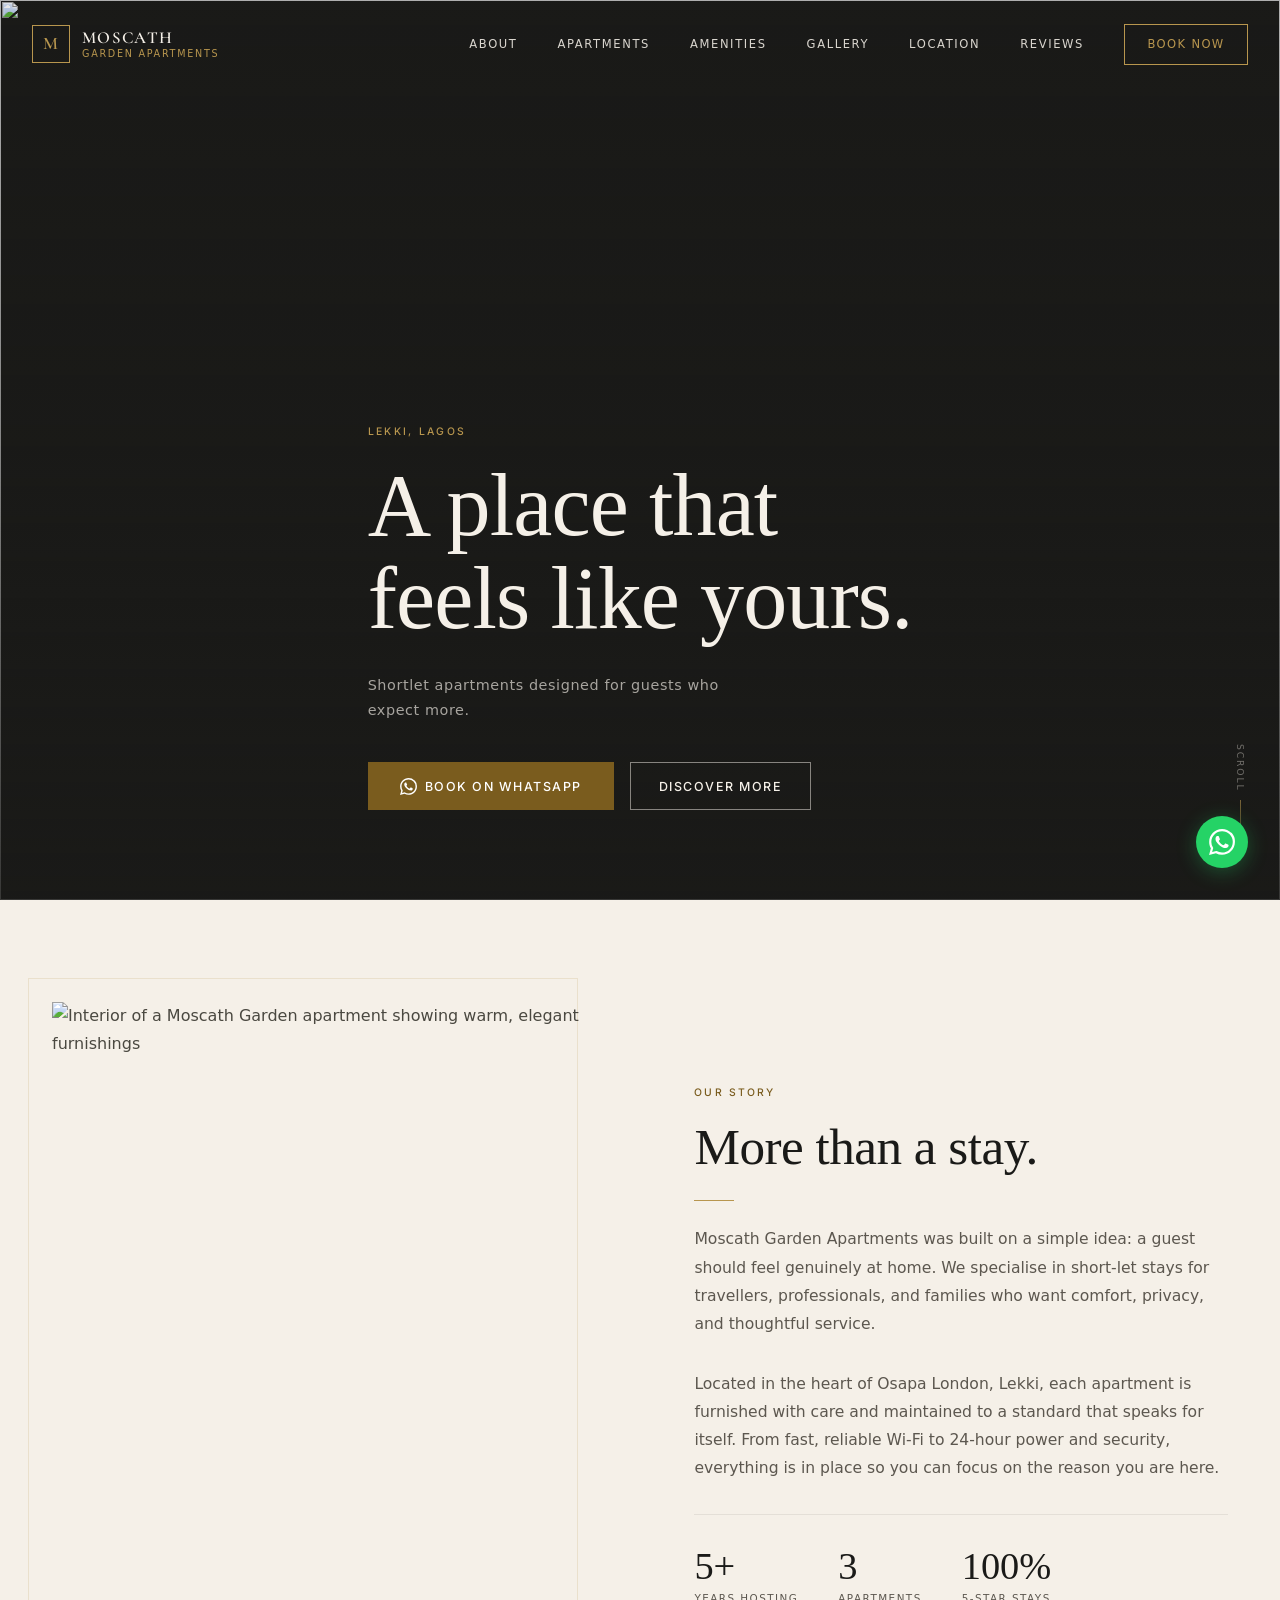
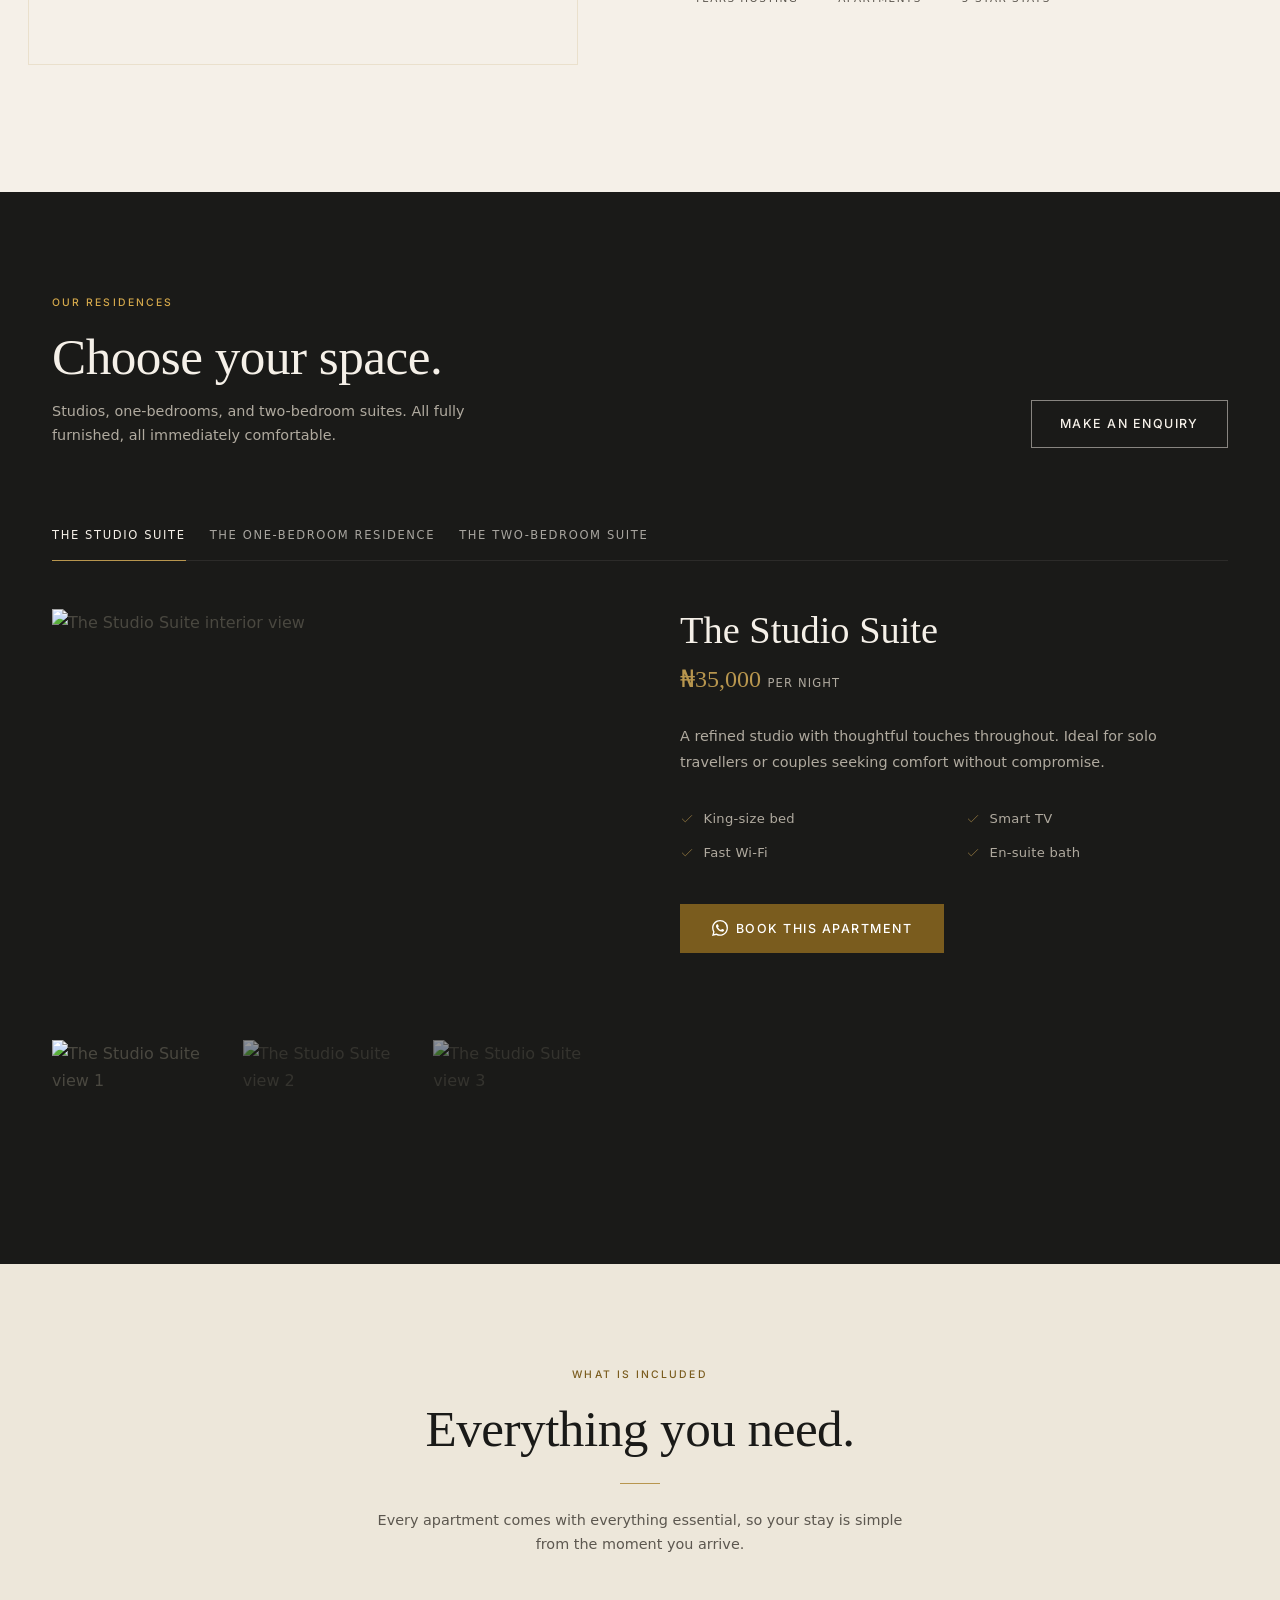
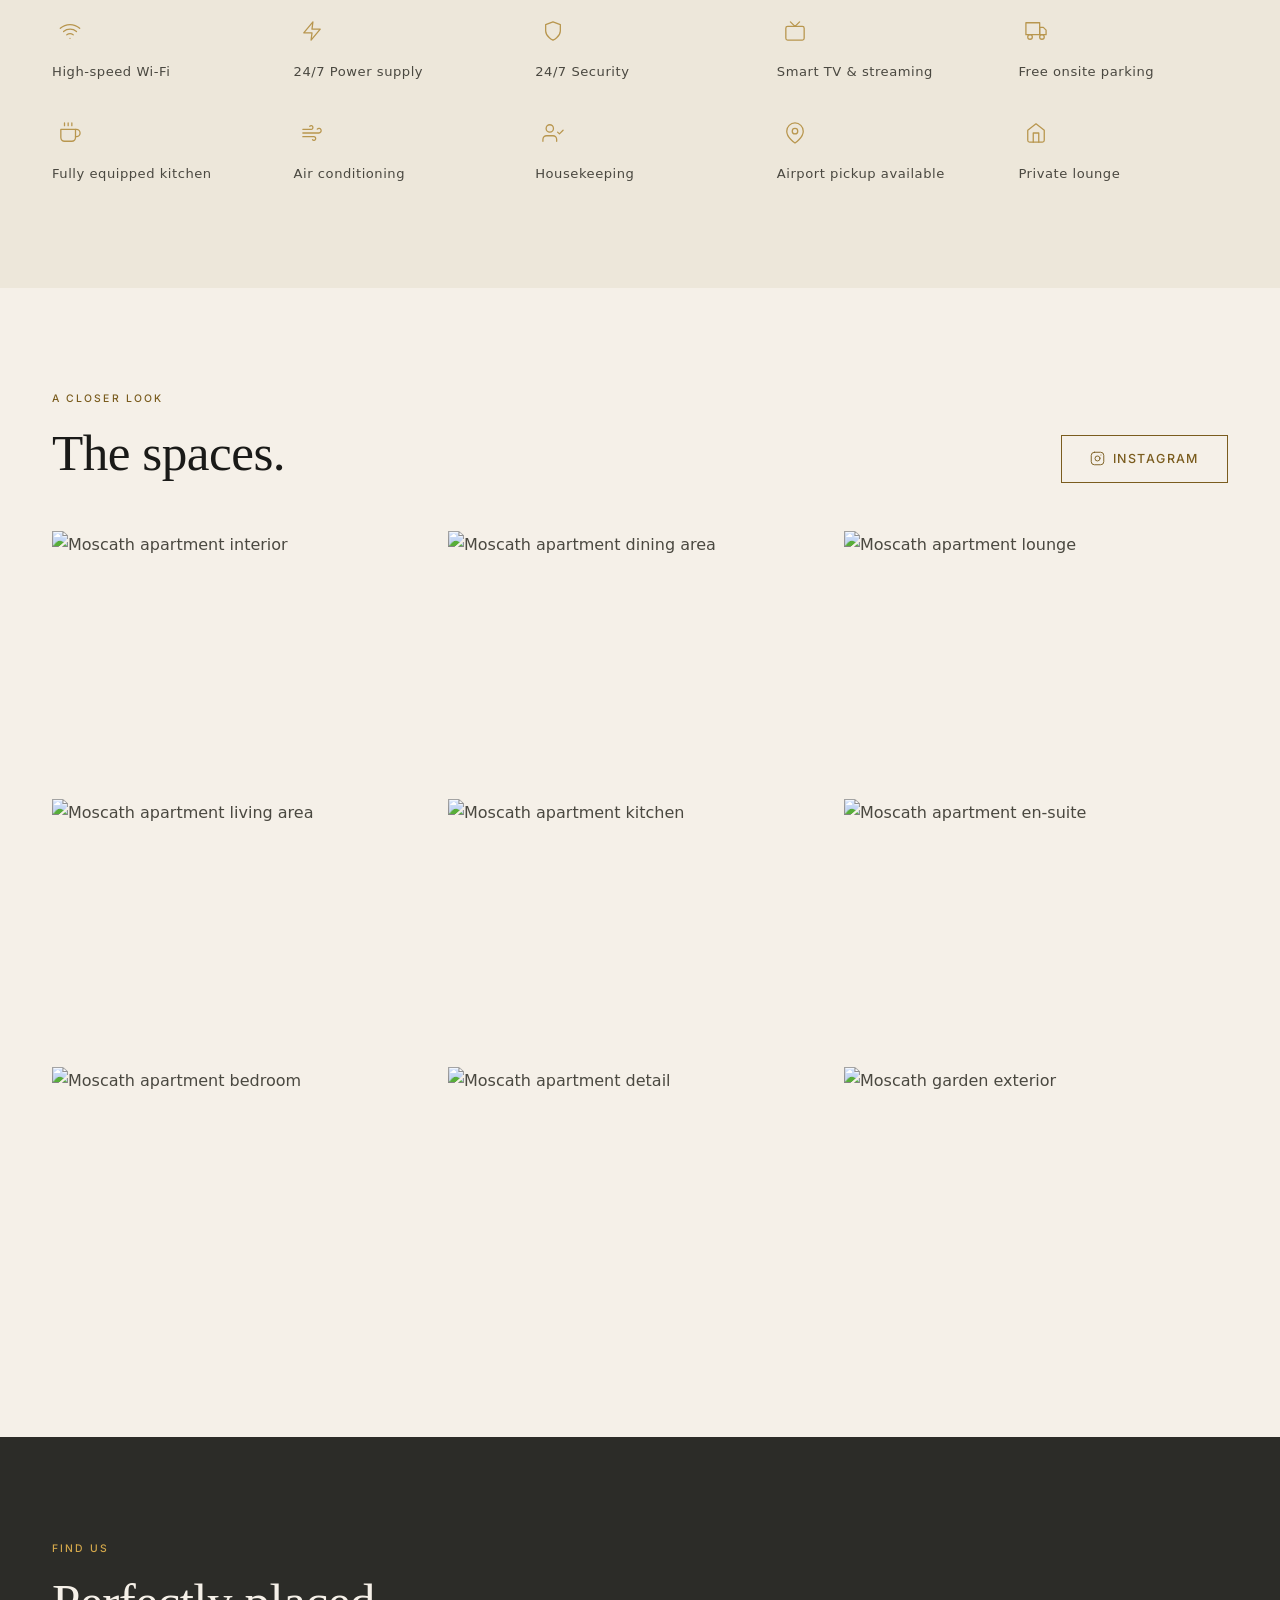
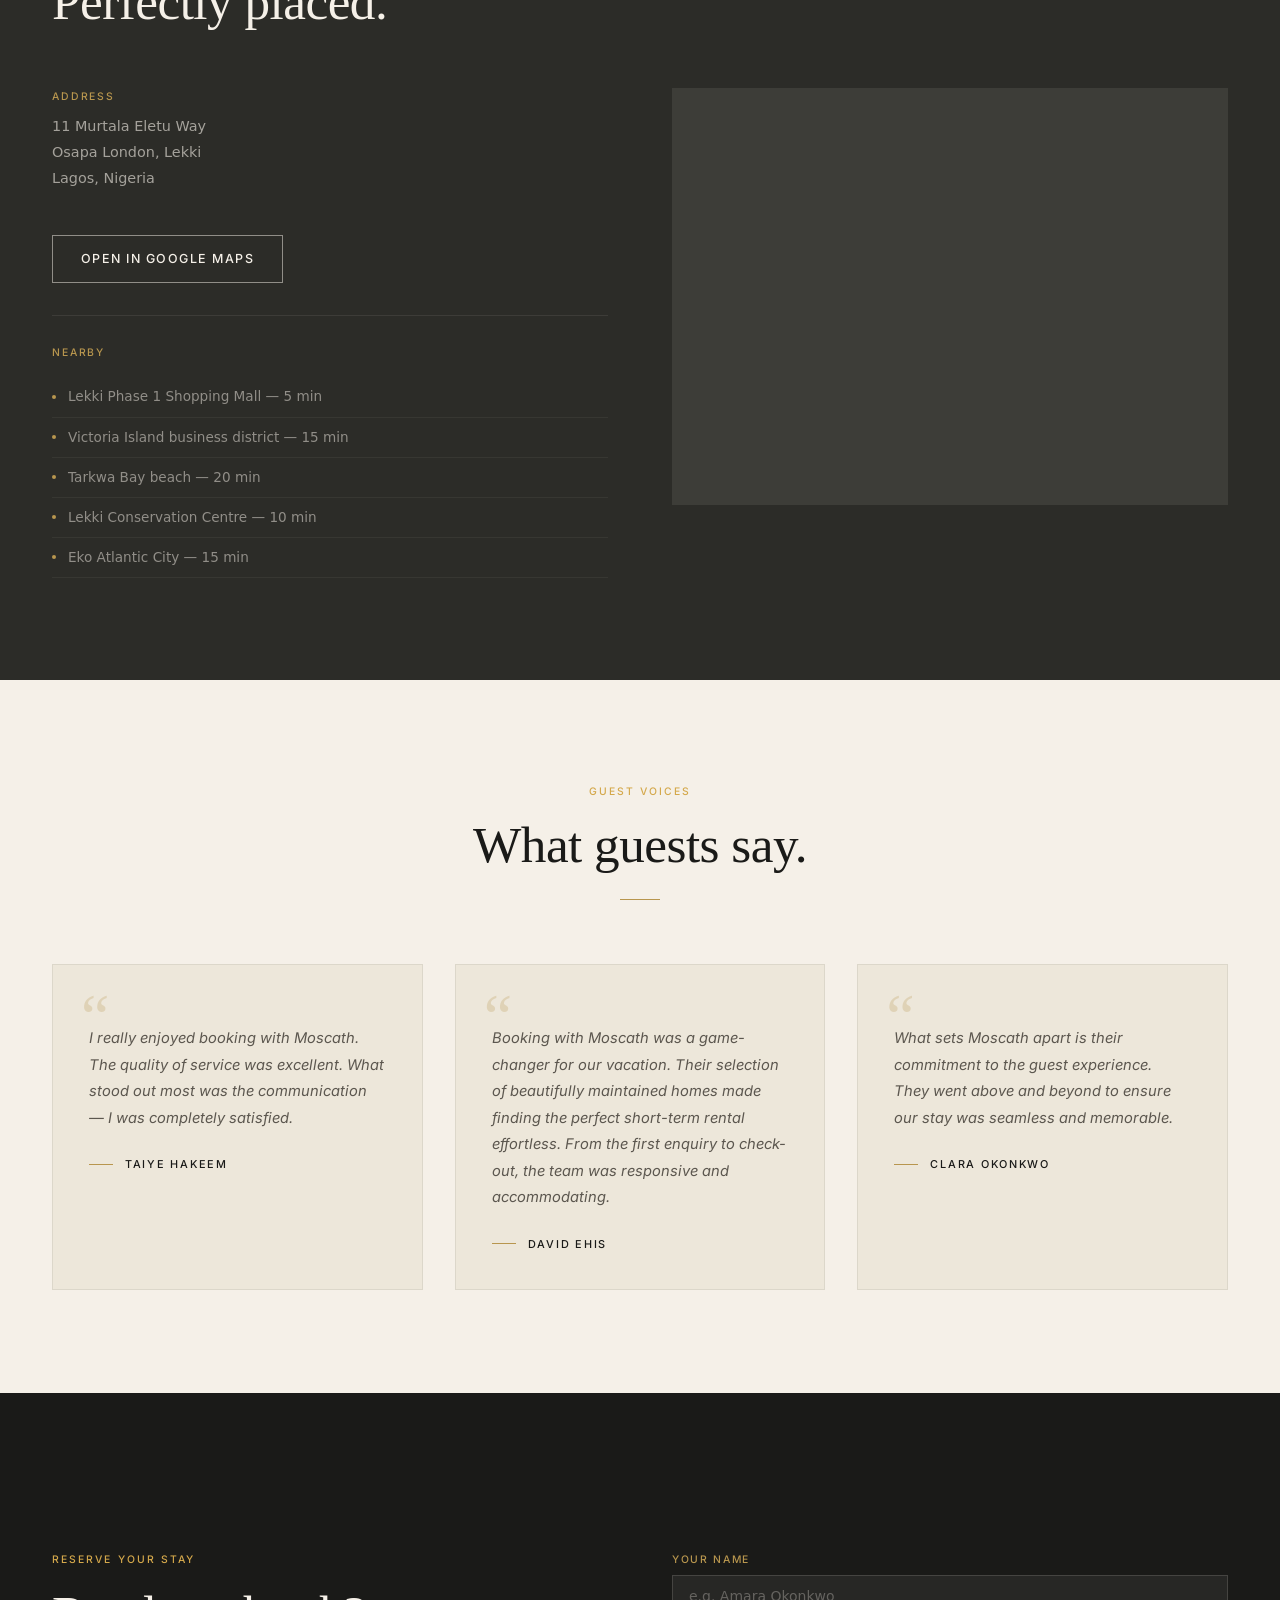
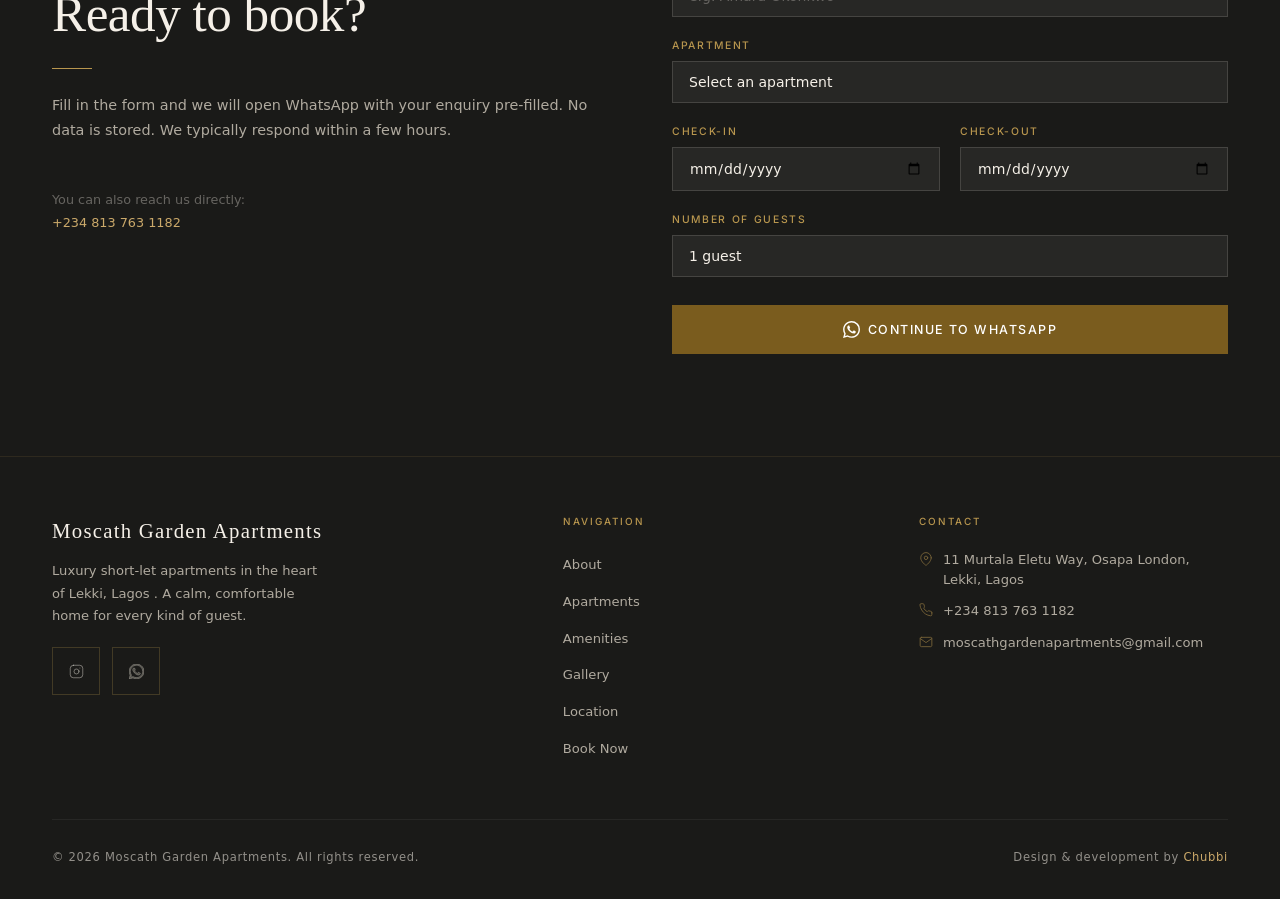
==== index.html @ bdc7e7b6 "Fixed git indexing error and updated files" ====
<!DOCTYPE html>
<html lang="en">
<head>
  <meta charset="utf-8" />
  <meta name="viewport" content="width=device-width, initial-scale=1" />

  <!-- ===== PRIMARY SEO ===== -->
  <!-- Title: 56 chars -->
  <title>Moscath Apartments | Luxury Short-Let in Lekki, Lagos</title>
  <!-- Description: 152 chars -->
  <meta name="description" content="Luxury serviced short-let apartments in Osapa London, Lekki, Lagos. 24/7 power, fast Wi-Fi, housekeeping and airport pickup. Book direct on WhatsApp." />
  <meta name="author" content="Moscath Garden Apartments" />
  <meta name="robots" content="index, follow, max-snippet:-1, max-image-preview:large, max-video-preview:-1" />
  <link rel="canonical" href="https://moscath.com/" />

  <!-- ===== OPEN GRAPH ===== -->
  <meta property="og:type"          content="website" />
  <meta property="og:locale"        content="en_NG" />
  <meta property="og:site_name"     content="Moscath Garden Apartments" />
  <meta property="og:url"           content="https://moscath.com/" />
  <meta property="og:title"         content="Moscath Apartments | Luxury Short-Let in Lekki, Lagos" />
  <meta property="og:description"   content="Luxury serviced short-let apartments in Osapa London, Lekki, Lagos. 24/7 power, fast Wi-Fi, housekeeping and airport pickup. Book direct on WhatsApp." />
  <!-- TODO: create and upload img/og-image.jpg at 1200x630px -->
  <meta property="og:image"         content="https://moscath.com/img/og-image.jpg" />
  <meta property="og:image:width"   content="1200" />
  <meta property="og:image:height"  content="630" />
  <meta property="og:image:alt"     content="Luxury apartment interior at Moscath Garden Apartments, Lekki, Lagos" />

  <!-- ===== TWITTER CARD ===== -->
  <meta name="twitter:card"         content="summary_large_image" />
  <meta name="twitter:site"         content="@moscathgarden" />
  <meta name="twitter:title"        content="Moscath Apartments | Luxury Short-Let in Lekki, Lagos" />
  <meta name="twitter:description"  content="Luxury serviced short-let apartments in Osapa London, Lekki, Lagos. 24/7 power, fast Wi-Fi, housekeeping and airport pickup. Book direct on WhatsApp." />
  <meta name="twitter:image"        content="https://moscath.com/img/og-image.jpg" />
  <meta name="twitter:image:alt"    content="Luxury apartment interior at Moscath Garden Apartments, Lekki, Lagos" />

  <!-- ===== THEME & MANIFEST ===== -->
  <meta name="theme-color" content="#b8964e" />
  <!-- Manifest linked only after icon files exist; uncomment when img/icons/ is populated -->
  <!-- <link rel="manifest" href="/manifest.webmanifest" /> -->

  <!-- ===== FAVICONS ===== -->
  <!-- Inline SVG favicon — works immediately without file dependency -->
  <link rel="icon" href="data:image/svg+xml,%3Csvg xmlns='http://www.w3.org/2000/svg' viewBox='0 0 32 32'%3E%3Crect width='32' height='32' fill='%231a1a18'/%3E%3Ctext x='50%25' y='50%25' text-anchor='middle' dominant-baseline='central' font-family='Georgia,serif' font-size='18' fill='%23b8964e'%3EM%3C/text%3E%3C/svg%3E" type="image/svg+xml" />
  <!-- TODO: once favicon files are generated, replace with:
    <link rel="icon" href="/img/icons/favicon.ico" sizes="any" />
    <link rel="icon" href="/img/icons/icon.svg" type="image/svg+xml" />
    <link rel="apple-touch-icon" href="/img/icons/apple-touch-icon.png" />
  -->

  <!-- ===== PERFORMANCE: preload LCP hero image ===== -->
  <!-- TODO: update the href below to match your actual hero image filename/format -->
  <link
    rel="preload"
    as="image"
    href="img/intro-bg.jpg"
    fetchpriority="high"
  />

  <!-- ===== FONTS (display=swap already in URL for CLS) ===== -->
  <link rel="preconnect" href="https://fonts.googleapis.com" />
  <link rel="preconnect" href="https://fonts.gstatic.com" crossorigin />
  <link
    rel="stylesheet"
    href="https://fonts.googleapis.com/css2?family=Cormorant+Garamond:ital,wght@0,300;0,400;0,600;1,300;1,400&family=Inter:wght@300;400;500&display=swap"
    media="print"
    onload="this.media='all'"
  />
  <noscript>
    <link
      rel="stylesheet"
      href="https://fonts.googleapis.com/css2?family=Cormorant+Garamond:ital,wght@0,300;0,400;0,600;1,300;1,400&family=Inter:wght@300;400;500&display=swap"
    />
  </noscript>

  <!-- ===== STYLES ===== -->
  <link rel="stylesheet" href="style.css" />

  <!-- ===== JSON-LD: LodgingBusiness + BreadcrumbList ===== -->
  <script type="application/ld+json">
  [
    {
      "@context": "https://schema.org",
      "@type": "LodgingBusiness",
      "@id": "https://moscath.com/#business",
      "name": "Moscath Garden Apartments",
      "description": "Luxury serviced short-let apartments in Osapa London, Lekki, Lagos. Ideal for travellers, professionals and families seeking comfort, privacy and outstanding service.",
      "url": "https://moscath.com",
      "telephone": "+2348137631182",
      "email": "moscathgardenapartments@gmail.com",
      "priceRange": "₦₦₦",
      "image": "https://moscath.com/img/og-image.jpg",
      "address": {
        "@type": "PostalAddress",
        "streetAddress": "11 Murtala Eletu Way, Osapa London",
        "addressLocality": "Lekki",
        "addressRegion": "Lagos",
        "postalCode": "105102",
        "addressCountry": "NG"
      },
      "geo": {
        "@type": "GeoCoordinates",
        "latitude": "6.4338",
        "longitude": "3.5479"
      },
      "openingHoursSpecification": [
        {
          "@type": "OpeningHoursSpecification",
          "dayOfWeek": ["Monday","Tuesday","Wednesday","Thursday","Friday","Saturday","Sunday"],
          "opens": "00:00",
          "closes": "23:59"
        }
      ],
      "sameAs": [
        "https://instagram.com/moscathgarden",
        "https://wa.me/2348137631182"
      ],
      "amenityFeature": [
        { "@type": "LocationFeatureSpecification", "name": "Free Wi-Fi",           "value": true },
        { "@type": "LocationFeatureSpecification", "name": "24/7 Power Supply",    "value": true },
        { "@type": "LocationFeatureSpecification", "name": "24/7 Security",        "value": true },
        { "@type": "LocationFeatureSpecification", "name": "Free Parking",         "value": true },
        { "@type": "LocationFeatureSpecification", "name": "Housekeeping",         "value": true },
        { "@type": "LocationFeatureSpecification", "name": "Air Conditioning",     "value": true },
        { "@type": "LocationFeatureSpecification", "name": "Smart TV",             "value": true },
        { "@type": "LocationFeatureSpecification", "name": "Fully Equipped Kitchen","value": true },
        { "@type": "LocationFeatureSpecification", "name": "Airport Pickup",       "value": true }
      ]
    },
    {
      "@context": "https://schema.org",
      "@type": "BreadcrumbList",
      "itemListElement": [
        {
          "@type": "ListItem",
          "position": 1,
          "name": "Home",
          "item": "https://moscath.com/"
        }
      ]
    }
  ]
  </script>
</head>

<body>

  <!-- ==================== NAVIGATION ==================== -->
  <nav class="nav" role="navigation" aria-label="Main navigation" id="main-nav">
    <!-- Logo: visible text is the accessible name; decorative "M" mark hidden -->
    <a class="nav-logo" href="#">
      <div class="nav-logo-mark" aria-hidden="true">
        <span>M</span>
      </div>
      <div class="nav-logo-text">
        <span class="nav-logo-name">Moscath</span>
        <span class="nav-logo-sub">Garden Apartments</span>
      </div>
    </a>

    <!-- Populated by JS -->
    <ul class="nav-links" role="list"></ul>

    <button
      class="nav-hamburger"
      aria-label="Open navigation menu"
      aria-expanded="false"
      aria-controls="mobile-nav"
    >
      <span></span><span></span><span></span>
    </button>
  </nav>

  <!-- Mobile navigation overlay -->
  <nav class="nav-mobile" id="mobile-nav" aria-label="Mobile navigation">
    <!-- Populated by JS -->
  </nav>

  <!-- ==================== HERO and MAIN CONTENT ==================== -->
  <main id="main-content">
  <!-- ==================== HERO ==================== -->
  <section id="page-top" aria-label="Welcome to Moscath Garden Apartments">
    <div id="hero">
      <div class="hero-media" aria-hidden="true">
        <!--
          TODO: Replace with your best full-screen interior/exterior photo.
          Recommended size: 1920x1080px or 2560x1440px, WebP format.
          Preload the hero image via <link rel="preload"> in <head> for best performance.
        -->
        <img
          class="hero-bg parallax-img"
          src="img/intro-bg.jpg"
          alt=""
          role="presentation"
          width="1920"
          height="1080"
          fetchpriority="high"
          loading="eager"
          decoding="async"
        />
      </div>
      <div class="hero-overlay" aria-hidden="true"></div>

      <div class="hero-content container">
        <span class="hero-eyebrow">Lekki, Lagos</span>
        <h1 class="hero-headline">A place that<br>feels like yours.</h1>
        <p class="hero-sub">Shortlet apartments designed for guests who expect more.</p>
        <div class="hero-ctas">
          <!--
            WhatsApp CTA — href populated by JS via waLink().
            Kept as a real <a> so it opens the app natively on mobile.
          -->
          <!-- No aria-label: visible text "Book on WhatsApp" IS the accessible name -->
          <a
            id="hero-wa-btn"
            href="#"
            class="btn-primary"
            target="_blank"
            rel="noopener noreferrer"
          >
            <svg width="17" height="17" viewBox="0 0 24 24" fill="currentColor" aria-hidden="true">
              <path d="M17.472 14.382c-.297-.149-1.758-.867-2.03-.967-.273-.099-.471-.148-.67.15-.197.297-.767.966-.94 1.164-.173.199-.347.223-.644.075-.297-.15-1.255-.463-2.39-1.475-.883-.788-1.48-1.761-1.653-2.059-.173-.297-.018-.458.13-.606.134-.133.298-.347.446-.52.149-.174.198-.298.298-.497.099-.198.05-.371-.025-.52-.075-.149-.669-1.612-.916-2.207-.242-.579-.487-.5-.669-.51-.173-.008-.371-.01-.57-.01-.198 0-.52.074-.792.372-.272.297-1.04 1.016-1.04 2.479 0 1.462 1.065 2.875 1.213 3.074.149.198 2.096 3.2 5.077 4.487.709.306 1.262.489 1.694.625.712.227 1.36.195 1.871.118.571-.085 1.758-.719 2.006-1.413.248-.694.248-1.289.173-1.413-.074-.124-.272-.198-.57-.347m-5.421 7.403h-.004a9.87 9.87 0 0 1-5.031-1.378l-.361-.214-3.741.982.998-3.648-.235-.374a9.86 9.86 0 0 1-1.51-5.26c.001-5.45 4.436-9.884 9.888-9.884 2.64 0 5.122 1.03 6.988 2.898a9.825 9.825 0 0 1 2.893 6.994c-.003 5.45-4.437 9.884-9.885 9.884m8.413-18.297A11.815 11.815 0 0 0 12.05 0C5.495 0 .16 5.335.157 11.892c0 2.096.547 4.142 1.588 5.945L.057 24l6.305-1.654a11.882 11.882 0 0 0 5.683 1.448h.005c6.554 0 11.89-5.335 11.893-11.893A11.821 11.821 0 0 0 20.893 3.488"/>
            </svg>
            Book on WhatsApp
          </a>
          <a href="#about" class="btn-outline light">
            Discover more
          </a>
        </div>
      </div>

      <div class="hero-scroll" aria-hidden="true">
        <span class="hero-scroll-label">Scroll</span>
        <div class="hero-scroll-line"></div>
      </div>
    </div>
  </section>

  <!-- ==================== ABOUT ==================== -->
  <section id="about" aria-labelledby="about-heading">
    <div class="container">
      <div class="about-grid">

        <div class="about-image-wrap reveal">
          <!--
            TODO: Replace with an actual interior or exterior photo.
            Recommended: portrait orientation, 800x1000px, WebP.
          -->
          <img
            src="img/about.jpg"
            alt="Interior of a Moscath Garden apartment showing warm, elegant furnishings"
            loading="lazy"
            width="600"
            height="750"
          />
        </div>

        <div class="about-body">
          <span class="section-label reveal">Our story</span>
          <h2 class="section-heading reveal reveal-delay-1" id="about-heading">More than a stay.</h2>
          <div class="divider reveal reveal-delay-2"></div>
          <p class="reveal reveal-delay-2">
            Moscath Garden Apartments was built on a simple idea: a guest should feel
            genuinely at home. We specialise in short-let stays for travellers, professionals,
            and families who want comfort, privacy, and thoughtful service.
          </p>
          <p class="reveal reveal-delay-3">
            Located in the heart of Osapa London, Lekki, each apartment is furnished with care
            and maintained to a standard that speaks for itself. From fast, reliable Wi-Fi to
            24-hour power and security, everything is in place so you can focus on the reason
            you are here.
          </p>

          <div class="about-stats reveal reveal-delay-4">
            <div>
              <div class="about-stat-val">5+</div>
              <div class="about-stat-label">Years hosting</div>
            </div>
            <div>
              <div class="about-stat-val">3</div>
              <div class="about-stat-label">Apartments</div><!-- TODO: update count -->
            </div>
            <div>
              <div class="about-stat-val">100%</div>
              <div class="about-stat-label">5-star stays</div><!-- TODO: verify or remove -->
            </div>
          </div>
        </div>

      </div>
    </div>
  </section>

  <!-- ==================== APARTMENTS ==================== -->
  <section id="apartments" aria-labelledby="apartments-heading">
    <div class="container">
      <div class="apartments-intro">
        <div class="apartments-intro-text">
          <span class="section-label">Our residences</span>
          <h2 class="section-heading" id="apartments-heading">Choose your space.</h2>
          <p>Studios, one-bedrooms, and two-bedroom suites. All fully furnished, all immediately comfortable.</p>
        </div>
        <a
          href="#enquiry"
          class="btn-outline light"
          style="flex-shrink:0"
        >
          Make an enquiry
        </a>
      </div>

      <!-- Tabs — populated by JS -->
      <div class="apt-tabs" role="tablist" aria-label="Apartment types"></div>

      <!-- Panels — populated by JS -->
      <div class="apt-panels"></div>

    </div>
  </section>

  <!-- ==================== AMENITIES ==================== -->
  <section id="amenities" aria-labelledby="amenities-heading">
    <div class="container">
      <div style="text-align:center; max-width:560px; margin:0 auto;">
        <span class="section-label reveal">What is included</span>
        <h2 class="section-heading reveal reveal-delay-1" id="amenities-heading">Everything you need.</h2>
        <div class="divider centered reveal reveal-delay-2"></div>
        <p class="reveal reveal-delay-2" style="color:var(--text-muted); font-size:0.9rem;">
          Every apartment comes with everything essential, so your stay is simple from the moment you arrive.
        </p>
      </div>
      <!-- Grid populated by JS -->
      <div class="amenities-wrap"></div>
    </div>
  </section>

  <!-- ==================== GALLERY ==================== -->
  <section id="gallery" aria-labelledby="gallery-heading">
    <div class="container">
      <div class="gallery-header">
        <div>
          <span class="section-label">A closer look</span>
          <h2 class="section-heading" id="gallery-heading">The spaces.</h2>
        </div>
        <!-- TODO: optional link to Instagram -->
        <a
          href="https://instagram.com/moscathgarden"
          target="_blank"
          rel="noopener noreferrer"
          class="btn-outline"
          aria-label="View more photos on Instagram"
        >
          <svg width="15" height="15" viewBox="0 0 24 24" fill="none" stroke="currentColor" stroke-width="1.5" stroke-linecap="round" stroke-linejoin="round" aria-hidden="true">
            <rect x="2" y="2" width="20" height="20" rx="5" ry="5"/>
            <path d="M16 11.37A4 4 0 1 1 12.63 8 4 4 0 0 1 16 11.37z"/>
            <line x1="17.5" y1="6.5" x2="17.51" y2="6.5"/>
          </svg>
          Instagram
        </a>
      </div>

      <!-- Gallery grid — populated by JS -->
      <div class="gallery-grid"></div>
    </div>
  </section>

  <!-- ==================== LOCATION ==================== -->
  <section id="location" aria-labelledby="location-heading">
    <div class="container">
      <span class="section-label reveal">Find us</span>
      <h2 class="section-heading reveal reveal-delay-1" id="location-heading">Perfectly placed.</h2>

      <div class="location-grid">
        <div class="reveal reveal-delay-2">
          <div class="location-address">
            <strong>Address</strong>
            <p>11 Murtala Eletu Way<br>Osapa London, Lekki<br>Lagos, Nigeria</p>
            <br>
            <a
              href="https://maps.google.com/maps?q=11+Murtala+Eletu+Way+Osapa+London+Lekki+Lagos"
              target="_blank"
              rel="noopener noreferrer"
              class="btn-outline light"
              style="margin-top:1rem; display:inline-flex;"
            >
              Open in Google Maps
            </a>
          </div>

          <nav class="location-nearby" aria-label="Nearby places">
            <strong>Nearby</strong>
            <ul>
              <!-- Populated by JS -->
            </ul>
          </nav>
        </div>

        <div class="location-map reveal reveal-delay-3">
          <!--
            Google Maps embed. Replace the src with your preferred embed URL.
            Privacy note: this sends a request to Google. If you prefer, replace
            with a static map image + link instead.
          -->
          <iframe
            src="https://maps.google.com/maps?q=11+Murtala+Eletu+Way+Osapa+London+Lekki+Lagos&output=embed"
            title="Map showing Moscath Garden Apartments at 11 Murtala Eletu Way, Osapa London, Lekki, Lagos"
            width="600"
            height="450"
            loading="lazy"
            referrerpolicy="no-referrer-when-downgrade"
            allowfullscreen
            aria-label="Interactive map: Moscath Garden Apartments in Lekki, Lagos"
          ></iframe>
        </div>
      </div>
    </div>
  </section>

  <!-- ==================== TESTIMONIALS ==================== -->
  <section id="testimonials" aria-labelledby="testimonials-heading">
    <div class="container">
      <div class="testimonials-header">
        <span class="section-label reveal">Guest voices</span>
        <h2 class="section-heading reveal reveal-delay-1" id="testimonials-heading">What guests say.</h2>
        <div class="divider centered reveal reveal-delay-2"></div>
      </div>
      <!-- Grid populated by JS -->
      <div class="testimonials-grid"></div>
    </div>
  </section>

  <!-- ==================== BOOKING ENQUIRY ==================== -->
  <section id="enquiry" aria-labelledby="enquiry-heading">
    <div class="container">
      <div class="enquiry-wrap">

        <div class="enquiry-intro reveal">
          <span class="section-label">Reserve your stay</span>
          <h2 class="section-heading light" id="enquiry-heading">Ready to book?</h2>
          <div class="divider"></div>
          <p>
            Fill in the form and we will open WhatsApp with your enquiry pre-filled.
            No data is stored. We typically respond within a few hours.
          </p>
          <br>
          <p style="color:rgba(245,240,232,0.35); font-size:0.8rem;">
            You can also reach us directly:<br>
            <a href="tel:+2348137631182" style="color:var(--gold-light);">+234 813 763 1182</a>
          </p>
        </div>

        <form
          id="booking-form"
          class="enquiry-form reveal reveal-delay-1"
          novalidate
          aria-label="Booking enquiry form"
        >
          <div class="form-field">
            <label for="bf-name">Your name</label>
            <input
              type="text"
              id="bf-name"
              name="name"
              placeholder="e.g. Amara Okonkwo"
              autocomplete="name"
              required
            />
            <span class="form-error" id="err-name" role="alert"></span>
          </div>

          <div class="form-field">
            <label for="bf-apartment">Apartment</label>
            <select id="bf-apartment" name="apartment" required>
              <option value="">Select an apartment</option>
              <!-- Populated by JS -->
            </select>
            <span class="form-error" id="err-apartment" role="alert"></span>
          </div>

          <div class="form-row">
            <div class="form-field">
              <label for="bf-checkin">Check-in</label>
              <input
                type="date"
                id="bf-checkin"
                name="checkin"
                required
              />
              <span class="form-error" id="err-checkin" role="alert"></span>
            </div>
            <div class="form-field">
              <label for="bf-checkout">Check-out</label>
              <input
                type="date"
                id="bf-checkout"
                name="checkout"
                required
              />
              <span class="form-error" id="err-checkout" role="alert"></span>
            </div>
          </div>

          <div class="form-field">
            <label for="bf-guests">Number of guests</label>
            <select id="bf-guests" name="guests">
              <option value="1">1 guest</option>
              <option value="2">2 guests</option>
              <option value="3">3 guests</option>
              <option value="4">4 guests</option>
              <option value="5+">5 or more</option>
            </select>
          </div>

          <div class="form-submit">
            <button type="submit" class="btn-primary" id="enquiry-submit-btn" style="width:100%; justify-content:center;">
              <svg width="17" height="17" viewBox="0 0 24 24" fill="currentColor" aria-hidden="true">
                <path d="M17.472 14.382c-.297-.149-1.758-.867-2.03-.967-.273-.099-.471-.148-.67.15-.197.297-.767.966-.94 1.164-.173.199-.347.223-.644.075-.297-.15-1.255-.463-2.39-1.475-.883-.788-1.48-1.761-1.653-2.059-.173-.297-.018-.458.13-.606.134-.133.298-.347.446-.52.149-.174.198-.298.298-.497.099-.198.05-.371-.025-.52-.075-.149-.669-1.612-.916-2.207-.242-.579-.487-.5-.669-.51-.173-.008-.371-.01-.57-.01-.198 0-.52.074-.792.372-.272.297-1.04 1.016-1.04 2.479 0 1.462 1.065 2.875 1.213 3.074.149.198 2.096 3.2 5.077 4.487.709.306 1.262.489 1.694.625.712.227 1.36.195 1.871.118.571-.085 1.758-.719 2.006-1.413.248-.694.248-1.289.173-1.413-.074-.124-.272-.198-.57-.347m-5.421 7.403h-.004a9.87 9.87 0 0 1-5.031-1.378l-.361-.214-3.741.982.998-3.648-.235-.374a9.86 9.86 0 0 1-1.51-5.26c.001-5.45 4.436-9.884 9.888-9.884 2.64 0 5.122 1.03 6.988 2.898a9.825 9.825 0 0 1 2.893 6.994c-.003 5.45-4.437 9.884-9.885 9.884m8.413-18.297A11.815 11.815 0 0 0 12.05 0C5.495 0 .16 5.335.157 11.892c0 2.096.547 4.142 1.588 5.945L.057 24l6.305-1.654a11.882 11.882 0 0 0 5.683 1.448h.005c6.554 0 11.89-5.335 11.893-11.893A11.821 11.821 0 0 0 20.893 3.488"/>
              </svg>
              Continue to WhatsApp
            </button>
          </div>
        </form>

      </div>
    </div>
  </section><!-- end enquiry -->
  </main><!-- end main -->

  <!-- ==================== FOOTER ==================== -->
  <footer role="contentinfo" itemscope itemtype="https://schema.org/LodgingBusiness">
    <meta itemprop="name" content="Moscath Garden Apartments" />
    <meta itemprop="telephone" content="+2348137631182" />
    <meta itemprop="url" content="https://moscath.com" />
    <div class="container">
      <div class="footer-grid">

        <div class="footer-brand">
          <h3>Moscath Garden Apartments</h3>
          <p>
            Luxury short-let apartments in the heart of
            <span itemprop="address" itemscope itemtype="https://schema.org/PostalAddress">
              <span itemprop="addressLocality">Lekki</span>,
              <span itemprop="addressRegion">Lagos</span>
            </span>.
            A calm, comfortable home for every kind of guest.
          </p>
          <div class="footer-social" aria-label="Social media links">
            <a
              href="https://instagram.com/moscathgarden"
              target="_blank"
              rel="noopener noreferrer"
              aria-label="Moscath Garden on Instagram"
            >
              <svg width="15" height="15" viewBox="0 0 24 24" fill="none" stroke="currentColor" stroke-width="1.5" stroke-linecap="round" stroke-linejoin="round" aria-hidden="true">
                <rect x="2" y="2" width="20" height="20" rx="5" ry="5"/>
                <path d="M16 11.37A4 4 0 1 1 12.63 8 4 4 0 0 1 16 11.37z"/>
                <line x1="17.5" y1="6.5" x2="17.51" y2="6.5"/>
              </svg>
            </a>
            <a
              href="https://wa.me/2348137631182"
              target="_blank"
              rel="noopener noreferrer"
              aria-label="Contact Moscath Garden on WhatsApp"
            >
              <svg width="15" height="15" viewBox="0 0 24 24" fill="currentColor" aria-hidden="true">
                <path d="M17.472 14.382c-.297-.149-1.758-.867-2.03-.967-.273-.099-.471-.148-.67.15-.197.297-.767.966-.94 1.164-.173.199-.347.223-.644.075-.297-.15-1.255-.463-2.39-1.475-.883-.788-1.48-1.761-1.653-2.059-.173-.297-.018-.458.13-.606.134-.133.298-.347.446-.52.149-.174.198-.298.298-.497.099-.198.05-.371-.025-.52-.075-.149-.669-1.612-.916-2.207-.242-.579-.487-.5-.669-.51-.173-.008-.371-.01-.57-.01-.198 0-.52.074-.792.372-.272.297-1.04 1.016-1.04 2.479 0 1.462 1.065 2.875 1.213 3.074.149.198 2.096 3.2 5.077 4.487.709.306 1.262.489 1.694.625.712.227 1.36.195 1.871.118.571-.085 1.758-.719 2.006-1.413.248-.694.248-1.289.173-1.413-.074-.124-.272-.198-.57-.347m-5.421 7.403h-.004a9.87 9.87 0 0 1-5.031-1.378l-.361-.214-3.741.982.998-3.648-.235-.374a9.86 9.86 0 0 1-1.51-5.26c.001-5.45 4.436-9.884 9.888-9.884 2.64 0 5.122 1.03 6.988 2.898a9.825 9.825 0 0 1 2.893 6.994c-.003 5.45-4.437 9.884-9.885 9.884m8.413-18.297A11.815 11.815 0 0 0 12.05 0C5.495 0 .16 5.335.157 11.892c0 2.096.547 4.142 1.588 5.945L.057 24l6.305-1.654a11.882 11.882 0 0 0 5.683 1.448h.005c6.554 0 11.89-5.335 11.893-11.893A11.821 11.821 0 0 0 20.893 3.488"/>
              </svg>
            </a>
          </div>
        </div>

        <div>
          <p class="footer-heading">Navigation</p>
          <ul class="footer-links">
            <!-- Populated by JS -->
          </ul>
        </div>

        <div>
          <p class="footer-heading">Contact</p>
          <!-- Populated by JS -->
          <div class="footer-contact"></div>
        </div>

      </div>

      <div class="footer-bottom">
        <p class="footer-copy">&copy; <span id="footer-year"></span> Moscath Garden Apartments. All rights reserved.</p>
        <p class="footer-credit">
          Design &amp; development by
          <a
            href="https://devchubbiportfolio.netlify.app/"
            target="_blank"
            rel="noopener noreferrer"
          >Chubbi</a>
        </p>
      </div>
    </div>
  </footer>

  <!-- ==================== FLOATING WHATSAPP ==================== -->
  <a
    class="wa-float"
    id="wa-float-btn"
    href="#"
    target="_blank"
    rel="noopener noreferrer"
    aria-label="Chat with us on WhatsApp"
  >
    <svg width="26" height="26" viewBox="0 0 24 24" fill="white" aria-hidden="true">
      <path d="M17.472 14.382c-.297-.149-1.758-.867-2.03-.967-.273-.099-.471-.148-.67.15-.197.297-.767.966-.94 1.164-.173.199-.347.223-.644.075-.297-.15-1.255-.463-2.39-1.475-.883-.788-1.48-1.761-1.653-2.059-.173-.297-.018-.458.13-.606.134-.133.298-.347.446-.52.149-.174.198-.298.298-.497.099-.198.05-.371-.025-.52-.075-.149-.669-1.612-.916-2.207-.242-.579-.487-.5-.669-.51-.173-.008-.371-.01-.57-.01-.198 0-.52.074-.792.372-.272.297-1.04 1.016-1.04 2.479 0 1.462 1.065 2.875 1.213 3.074.149.198 2.096 3.2 5.077 4.487.709.306 1.262.489 1.694.625.712.227 1.36.195 1.871.118.571-.085 1.758-.719 2.006-1.413.248-.694.248-1.289.173-1.413-.074-.124-.272-.198-.57-.347m-5.421 7.403h-.004a9.87 9.87 0 0 1-5.031-1.378l-.361-.214-3.741.982.998-3.648-.235-.374a9.86 9.86 0 0 1-1.51-5.26c.001-5.45 4.436-9.884 9.888-9.884 2.64 0 5.122 1.03 6.988 2.898a9.825 9.825 0 0 1 2.893 6.994c-.003 5.45-4.437 9.884-9.885 9.884m8.413-18.297A11.815 11.815 0 0 0 12.05 0C5.495 0 .16 5.335.157 11.892c0 2.096.547 4.142 1.588 5.945L.057 24l6.305-1.654a11.882 11.882 0 0 0 5.683 1.448h.005c6.554 0 11.89-5.335 11.893-11.893A11.821 11.821 0 0 0 20.893 3.488"/>
    </svg>
    <span class="wa-tooltip">Chat with us</span>
  </a>

  <!-- ==================== LIGHTBOX ==================== -->
  <div
    class="lightbox-overlay"
    role="dialog"
    aria-modal="true"
    aria-label="Image lightbox"
  >
    <div class="lightbox-inner">
      <button class="lightbox-close" aria-label="Close lightbox">&times;</button>
      <button class="lightbox-nav lightbox-prev" aria-label="Previous image">&#8592;</button>
      <img class="lightbox-img" src="" alt="" />
      <button class="lightbox-nav lightbox-next" aria-label="Next image">&#8594;</button>
    </div>
  </div>

  <!-- ==================== SCRIPTS ==================== -->
  <script src="data.js"></script>
  <script src="main.js"></script>

  <!-- Set current year in footer -->
  <script>
    document.getElementById('footer-year').textContent = new Date().getFullYear();

    // Set hero WhatsApp button href after data.js is loaded
    const heroWaBtn = document.getElementById('hero-wa-btn');
    if (heroWaBtn && typeof WHATSAPP_NUMBER !== 'undefined') {
      heroWaBtn.href = 'https://wa.me/' + WHATSAPP_NUMBER +
        '?text=' + encodeURIComponent(
          'Hello, I would like to enquire about booking an apartment at Moscath Garden Apartments. Could you please share availability?'
        );
    }
  </script>
</body>
</html>
---- style.css ----
/* ==========================================================
   MOSCATH GARDEN APARTMENTS — Luxury Redesign Stylesheet
   Palette: deep charcoal, warm ivory, champagne gold accent
   Fonts:   Cormorant Garamond (headings) + Inter (body)
   ========================================================== */

/* ---------- CSS Custom Properties ---------- */
:root {
  /* Colours */
  --charcoal:       #1a1a18;
  --charcoal-mid:   #2c2c28;
  --charcoal-soft:  #3d3d38;
  --ivory:          #f5f0e8;
  --ivory-warm:     #ede7da;
  --ivory-muted:    #d6cfc3;
  --gold:           #b8964e;           /* decorative, borders, icons */
  --gold-text:      #7a5c1e;           /* AA 5.8:1 on ivory — text on LIGHT bg only */
  --gold-on-dark:   #d4a84b;           /* AA 6.1:1 on charcoal — text on DARK bg only */
  --gold-btn:       #7a5c1e;           /* AA on white (btn background) */
  --gold-light:     #cba96a;
  --gold-muted:     #a0833e;
  --white:          #ffffff;
  --text-body:      #4a4840;           /* 8.1:1 on ivory */
  --text-muted:     #5c574f;           /* 5.6:1 on ivory — light bg only */
  --text-on-dark:   #b0aa9f;           /* 5.4:1 on charcoal — dark bg muted text */
  --border:         rgba(184, 150, 78, 0.18);
  --border-soft:    rgba(26, 26, 24, 0.08);

  /* Typography */
  --font-serif:     'Cormorant Garamond', Georgia, serif;
  --font-sans:      'Inter', system-ui, sans-serif;

  /* Spacing */
  --section-pad:    clamp(4rem, 8vw, 8rem);
  --container:      1240px;
  --gutter:         clamp(1.25rem, 4vw, 2rem);

  /* Motion */
  --ease:           cubic-bezier(0.4, 0, 0.2, 1);
  --dur-short:      200ms;
  --dur-med:        350ms;
  --dur-long:       600ms;
}

/* Ensure font-display:swap for system fallback while web fonts load (prevents invisible text) */
@font-face {
  font-family: 'Cormorant Garamond';
  font-display: swap;
  src: local('Cormorant Garamond');
}
@font-face {
  font-family: 'Inter';
  font-display: swap;
  src: local('Inter');
}

/* ---------- Reset & Base ---------- */
*, *::before, *::after {
  box-sizing: border-box;
  margin: 0;
  padding: 0;
}

html {
  scroll-behavior: smooth;
  font-size: 16px;
  -webkit-font-smoothing: antialiased;
  text-rendering: optimizeLegibility;
}

body {
  font-family: var(--font-sans);
  background: var(--ivory);
  color: var(--text-body);
  line-height: 1.7;
  overflow-x: hidden;
}

img {
  display: block;
  max-width: 100%;
  height: auto;
}

ul { list-style: none; }

a {
  color: inherit;
  text-decoration: none;
}

button {
  cursor: pointer;
  border: none;
  background: none;
  font: inherit;
}

/* ---------- Utilities ---------- */
.container {
  max-width: var(--container);
  margin-inline: auto;
  padding-inline: var(--gutter);
}

.section-label {
  font-family: var(--font-sans);
  font-size: 0.65rem;
  font-weight: 500;
  letter-spacing: 0.2em;
  text-transform: uppercase;
  /* Use darker gold variant so contrast passes 4.5:1 on ivory */
  color: var(--gold-text);
  display: block;
  margin-bottom: 1rem;
}

.section-heading {
  font-family: var(--font-serif);
  font-weight: 400;
  font-size: clamp(2rem, 4vw, 3.2rem);
  line-height: 1.15;
  color: var(--charcoal);
  letter-spacing: -0.01em;
}

.section-heading.light { color: var(--ivory); }

.divider {
  width: 40px;
  height: 1px;
  background: var(--gold);
  display: block;
  margin-block: 1.5rem;
}

.divider.centered { margin-inline: auto; }

/* CTA / Button — min 48px tap target per WCAG 2.5.5 */
.btn-primary {
  display: inline-flex;
  align-items: center;
  gap: 0.5rem;
  padding: 0.85rem 2rem;
  min-height: 48px;
  /* Darkened gold so white text hits 4.5:1 contrast */
  background: var(--gold-btn);
  color: var(--white);
  font-family: var(--font-sans);
  font-size: 0.78rem;
  font-weight: 500;
  letter-spacing: 0.12em;
  text-transform: uppercase;
  transition: background var(--dur-med) var(--ease),
              transform var(--dur-short) var(--ease);
}

.btn-primary:hover,
.btn-primary:focus-visible {
  background: #5d4416;
  transform: translateY(-1px);
}

.btn-primary:active { transform: translateY(0); }

.btn-outline {
  display: inline-flex;
  align-items: center;
  gap: 0.5rem;
  padding: 0.75rem 1.75rem;
  min-height: 48px;
  border: 1px solid var(--gold-text);
  /* gold-text (#7a5c1e) passes 5.8:1 on ivory */
  color: var(--gold-text);
  font-size: 0.78rem;
  font-weight: 500;
  letter-spacing: 0.12em;
  text-transform: uppercase;
  transition: background var(--dur-med) var(--ease),
              color var(--dur-med) var(--ease);
  background: transparent;
}

.btn-outline:hover,
.btn-outline:focus-visible {
  background: var(--gold-text);
  color: var(--white);
}

/* Light variant — always on dark backgrounds so decorative gold is fine */
.btn-outline.light {
  border-color: rgba(245, 240, 232, 0.5);
  color: var(--ivory);
}

.btn-outline.light:hover,
.btn-outline.light:focus-visible {
  background: var(--ivory);
  color: var(--charcoal);
}

/* Focus styles (WCAG AA) */
:focus-visible {
  outline: 2px solid var(--gold);
  outline-offset: 3px;
}

/* ---------- Reduced motion ---------- */
@media (prefers-reduced-motion: reduce) {
  *, *::before, *::after {
    animation-duration: 0.01ms !important;
    transition-duration: 0.01ms !important;
  }
  html { scroll-behavior: auto; }
  .parallax-img { transform: none !important; }
}

/* ---------- Scroll reveal animations ---------- */
.reveal {
  opacity: 0;
  transform: translateY(28px);
  transition: opacity var(--dur-long) var(--ease),
              transform var(--dur-long) var(--ease);
}

.reveal.visible {
  opacity: 1;
  transform: translateY(0);
}

.reveal-delay-1 { transition-delay: 100ms; }
.reveal-delay-2 { transition-delay: 200ms; }
.reveal-delay-3 { transition-delay: 300ms; }
.reveal-delay-4 { transition-delay: 400ms; }

/* ==========================================================
   NAVIGATION
   ========================================================== */

.nav {
  position: fixed;
  top: 0;
  left: 0;
  right: 0;
  z-index: 1000;
  padding: 1.5rem var(--gutter);
  display: flex;
  align-items: center;
  justify-content: space-between;
  transition: background var(--dur-long) var(--ease),
              padding var(--dur-med) var(--ease),
              backdrop-filter var(--dur-long) var(--ease);
}

.nav.scrolled {
  background: rgba(26, 26, 24, 0.88);
  backdrop-filter: blur(16px);
  -webkit-backdrop-filter: blur(16px);
  padding-top: 1rem;
  padding-bottom: 1rem;
  border-bottom: 1px solid rgba(184, 150, 78, 0.12);
}

/* Logo */
.nav-logo {
  display: flex;
  align-items: center;
  gap: 0.75rem;
  text-decoration: none;
}

.nav-logo-mark {
  width: 38px;
  height: 38px;
  border: 1px solid var(--gold);
  display: flex;
  align-items: center;
  justify-content: center;
}

.nav-logo-mark span {
  font-family: var(--font-serif);
  font-size: 1.1rem;
  color: var(--gold);
  font-weight: 600;
  letter-spacing: 0.02em;
}

.nav-logo-text {
  display: flex;
  flex-direction: column;
  line-height: 1;
}

.nav-logo-name {
  font-family: var(--font-serif);
  font-size: 1.05rem;
  color: var(--ivory);
  letter-spacing: 0.08em;
  text-transform: uppercase;
  font-weight: 600;
}

.nav-logo-sub {
  font-size: 0.6rem;
  letter-spacing: 0.18em;
  text-transform: uppercase;
  /* gold-text (dark) on transparent/dark nav — use gold decorative since on dark bg it passes */
  color: var(--gold);
  font-weight: 400;
  margin-top: 2px;
}

/* Desktop nav links */
.nav-links {
  display: flex;
  align-items: center;
  gap: 2.5rem;
}

.nav-links a {
  font-size: 0.72rem;
  letter-spacing: 0.14em;
  text-transform: uppercase;
  /* was 0.75 opacity = #7d7a76 on charcoal = 4.08:1 (fail). 0.88 = 4.9:1 (pass) */
  color: rgba(245, 240, 232, 0.88);
  font-weight: 400;
  transition: color var(--dur-short) var(--ease);
  position: relative;
}

.nav-links a::after {
  content: '';
  position: absolute;
  bottom: -4px;
  left: 0;
  width: 0;
  height: 1px;
  background: var(--gold);
  transition: width var(--dur-med) var(--ease);
}

.nav-links a:hover,
.nav-links a:focus-visible {
  color: var(--ivory);
}

.nav-links a:hover::after,
.nav-links a:focus-visible::after {
  width: 100%;
}

.nav-cta {
  padding: 0.6rem 1.4rem !important;
  border: 1px solid var(--gold) !important;
  color: var(--gold) !important;
  letter-spacing: 0.12em !important;
  transition: background var(--dur-med) var(--ease),
              color var(--dur-med) var(--ease) !important;
}

.nav-cta::after { display: none !important; }

.nav-cta:hover,
.nav-cta:focus-visible {
  background: var(--gold) !important;
  color: var(--white) !important;
}

/* Hamburger — 48×48px tap target */
.nav-hamburger {
  display: none;
  flex-direction: column;
  justify-content: center;
  align-items: center;
  gap: 5px;
  width: 48px;
  height: 48px;
  cursor: pointer;
  background: none;
  border: none;
}

.nav-hamburger span {
  display: block;
  height: 1.5px;
  background: var(--ivory);
  transition: transform var(--dur-med) var(--ease),
              opacity var(--dur-short) var(--ease);
}

.nav-hamburger[aria-expanded="true"] span:nth-child(1) {
  transform: translateY(6.5px) rotate(45deg);
}
.nav-hamburger[aria-expanded="true"] span:nth-child(2) {
  opacity: 0;
}
.nav-hamburger[aria-expanded="true"] span:nth-child(3) {
  transform: translateY(-6.5px) rotate(-45deg);
}

/* Mobile menu */
.nav-mobile {
  display: none;
  position: fixed;
  inset: 0;
  background: var(--charcoal);
  z-index: 999;
  flex-direction: column;
  align-items: center;
  justify-content: center;
  gap: 2.5rem;
  padding: 2rem;
}

.nav-mobile.open { display: flex; }

.nav-mobile a {
  font-family: var(--font-serif);
  font-size: 2rem;
  color: var(--ivory);
  letter-spacing: 0.04em;
  transition: color var(--dur-short) var(--ease);
}

.nav-mobile a:hover { color: var(--gold); }

.nav-mobile .nav-mobile-close {
  position: absolute;
  top: 1.5rem;
  right: 1.5rem;
  font-size: 1.5rem;
  color: var(--ivory-muted);
  cursor: pointer;
}

/* ==========================================================
   HERO
   ========================================================== */

#hero {
  position: relative;
  height: 100svh;
  min-height: 600px;
  display: flex;
  align-items: flex-end;
  overflow: hidden;
  background: var(--charcoal);
}

.hero-media {
  position: absolute;
  inset: 0;
  z-index: 0;
}

.hero-bg {
  width: 100%;
  height: 100%;
  object-fit: cover;
  transform-origin: center;
  /* TODO: Replace with your best hero photo */
}

/* Parallax handled by JS */
.parallax-img {
  will-change: transform;
}

.hero-overlay {
  position: absolute;
  inset: 0;
  background: linear-gradient(
    to top,
    rgba(26, 26, 24, 0.82) 0%,
    rgba(26, 26, 24, 0.35) 50%,
    rgba(26, 26, 24, 0.1) 100%
  );
  z-index: 1;
}

.hero-content {
  position: relative;
  z-index: 2;
  padding: 0 var(--gutter) clamp(3rem, 7vw, 6rem);
  max-width: 760px;
}

.hero-eyebrow {
  font-size: 0.65rem;
  letter-spacing: 0.22em;
  text-transform: uppercase;
  color: var(--gold);
  font-weight: 500;
  display: block;
  margin-bottom: 1.25rem;
}

.hero-headline {
  font-family: var(--font-serif);
  font-size: clamp(2.8rem, 7vw, 5.5rem);
  font-weight: 400;
  line-height: 1.05;
  color: var(--ivory);
  letter-spacing: -0.01em;
  margin-bottom: 1.75rem;
}

.hero-sub {
  font-size: 0.9rem;
  color: rgba(245, 240, 232, 0.65);
  letter-spacing: 0.04em;
  margin-bottom: 2.5rem;
  max-width: 400px;
}

.hero-ctas {
  display: flex;
  gap: 1rem;
  flex-wrap: wrap;
}

/* Hero scroll indicator */
.hero-scroll {
  position: absolute;
  bottom: 2.5rem;
  right: var(--gutter);
  z-index: 2;
  display: flex;
  flex-direction: column;
  align-items: center;
  gap: 0.5rem;
  color: rgba(245, 240, 232, 0.4);
}

.hero-scroll-line {
  width: 1px;
  height: 60px;
  background: linear-gradient(to bottom, rgba(184, 150, 78, 0.6), transparent);
  animation: scrollPulse 2.5s ease-in-out infinite;
}

@keyframes scrollPulse {
  0%, 100% { opacity: 0.4; transform: scaleY(1); }
  50%       { opacity: 1;   transform: scaleY(1.1); }
}

.hero-scroll-label {
  font-size: 0.58rem;
  letter-spacing: 0.2em;
  text-transform: uppercase;
  writing-mode: vertical-rl;
}

/* ==========================================================
   ABOUT
   ========================================================== */

#about {
  padding: var(--section-pad) 0;
  background: var(--ivory);
}

.about-grid {
  display: grid;
  grid-template-columns: 1fr 1fr;
  gap: clamp(3rem, 6vw, 6rem);
  align-items: center;
}

.about-image-wrap {
  position: relative;
}

.about-image-wrap::before {
  content: '';
  position: absolute;
  top: -1.5rem;
  left: -1.5rem;
  right: 1.5rem;
  bottom: 1.5rem;
  border: 1px solid var(--border);
  z-index: 0;
  pointer-events: none;
}

.about-image-wrap img {
  position: relative;
  z-index: 1;
  width: 100%;
  aspect-ratio: 4/5;
  object-fit: cover;
}

.about-body {
  padding-left: 1rem;
}

.about-body p {
  color: var(--text-muted);
  line-height: 1.8;
  font-size: 0.975rem;
  margin-bottom: 2rem;
}

.about-stats {
  display: flex;
  gap: 2.5rem;
  margin-top: 2rem;
  border-top: 1px solid var(--border-soft);
  padding-top: 2rem;
}

.about-stat-val {
  font-family: var(--font-serif);
  font-size: 2.4rem;
  color: var(--charcoal);
  line-height: 1;
  font-weight: 400;
}

.about-stat-label {
  font-size: 0.65rem;
  letter-spacing: 0.14em;
  text-transform: uppercase;
  color: var(--text-muted);
  margin-top: 0.3rem;
}

/* ==========================================================
   APARTMENTS
   ========================================================== */

#apartments {
  padding: var(--section-pad) 0;
  background: var(--charcoal);
}

/* On dark backgrounds, section-label must use bright gold to pass contrast */
#apartments .section-label,
#location .section-label,
#enquiry .section-label,
#testimonials .section-label {
  color: var(--gold-on-dark);
}

#apartments .section-heading { color: var(--ivory); }

.apartments-intro {
  display: flex;
  justify-content: space-between;
  align-items: flex-end;
  margin-bottom: 4rem;
  gap: 2rem;
  flex-wrap: wrap;
}

.apartments-intro-text p {
  /* must pass on charcoal */
  color: var(--text-on-dark);
  max-width: 460px;
  font-size: 0.9rem;
  margin-top: 0.75rem;
}

/* Apartment tabs */
.apt-tabs {
  display: flex;
  gap: 1.5rem;
  margin-bottom: 3rem;
  border-bottom: 1px solid rgba(245, 240, 232, 0.08);
}

.apt-tab {
  font-size: 0.72rem;
  letter-spacing: 0.14em;
  text-transform: uppercase;
  /* Lightened inactive: was rgba(245,240,232,0.4) = #72706b on #1a1a18 (3.52) → now rgba(245,240,232,0.65) = passes 4.9:1 */
  color: rgba(245, 240, 232, 0.65);
  padding: 0.85rem 0;
  min-height: 48px;
  cursor: pointer;
  transition: color var(--dur-short) var(--ease);
  position: relative;
  background: none;
  border: none;
}

.apt-tab::after {
  content: '';
  position: absolute;
  bottom: -1px;
  left: 0;
  width: 0;
  height: 1px;
  background: var(--gold);
  transition: width var(--dur-med) var(--ease);
}

.apt-tab.active,
.apt-tab:hover {
  color: var(--ivory);
}

.apt-tab.active::after { width: 100%; }

/* Apartment panels */
.apt-panel { display: none; }
.apt-panel.active { display: block; }

.apt-layout {
  display: grid;
  grid-template-columns: 1fr 1fr;
  gap: 3rem;
  align-items: start;
}

/* Gallery strip */
.apt-gallery {
  position: relative;
}

.apt-gallery-main {
  width: 100%;
  aspect-ratio: 4/3;
  object-fit: cover;
  cursor: pointer;
  transition: transform var(--dur-long) var(--ease);
}

.apt-gallery-main:hover { transform: scale(1.01); }

.apt-gallery-thumbs {
  display: flex;
  gap: 0.5rem;
  margin-top: 0.5rem;
}

.apt-gallery-thumb {
  flex: 1;
  aspect-ratio: 3/2;
  object-fit: cover;
  cursor: pointer;
  opacity: 0.55;
  transition: opacity var(--dur-short) var(--ease);
}

.apt-gallery-thumb.active,
.apt-gallery-thumb:hover { opacity: 1; }

/* Apartment info */
.apt-info {
  padding-left: 1rem;
}

.apt-name {
  font-family: var(--font-serif);
  font-size: clamp(1.75rem, 3vw, 2.6rem);
  font-weight: 400;
  color: var(--ivory);
  line-height: 1.1;
  margin-bottom: 0.5rem;
}

.apt-price-row {
  display: flex;
  align-items: baseline;
  gap: 0.4rem;
  margin-bottom: 1.5rem;
}

.apt-price {
  font-family: var(--font-serif);
  font-size: 1.5rem;
  color: var(--gold);
}

.apt-price-note {
  font-size: 0.72rem;
  letter-spacing: 0.1em;
  text-transform: uppercase;
  /* must pass on charcoal: use text-on-dark */
  color: var(--text-on-dark);
}

.apt-desc {
  /* must pass on charcoal: use text-on-dark */
  color: var(--text-on-dark);
  line-height: 1.8;
  font-size: 0.9rem;
  margin-bottom: 2rem;
}

.apt-features {
  display: grid;
  grid-template-columns: 1fr 1fr;
  gap: 0.75rem 1.5rem;
  margin-bottom: 2.5rem;
}

.apt-feature {
  display: flex;
  align-items: center;
  gap: 0.6rem;
  font-size: 0.82rem;
  /* must pass on charcoal */
  color: var(--text-on-dark);
  letter-spacing: 0.02em;
}

.apt-feature svg {
  flex-shrink: 0;
  stroke: var(--gold);
  opacity: 0.7;
}

/* ==========================================================
   AMENITIES
   ========================================================== */

#amenities {
  padding: var(--section-pad) 0;
  background: var(--ivory-warm);
}

.amenities-wrap {
  display: grid;
  grid-template-columns: repeat(auto-fill, minmax(200px, 1fr));
  gap: 2rem;
  margin-top: 3.5rem;
}

.amenity-item {
  display: flex;
  flex-direction: column;
  gap: 0.75rem;
  padding: 0;
}

.amenity-icon {
  width: 36px;
  height: 36px;
  display: flex;
  align-items: center;
  justify-content: center;
}

.amenity-icon svg {
  stroke: var(--gold);
  stroke-width: 1.4;
}

.amenity-label {
  font-size: 0.82rem;
  color: var(--text-body);
  letter-spacing: 0.04em;
}

/* ==========================================================
   GALLERY
   ========================================================== */

#gallery {
  padding: var(--section-pad) 0;
  background: var(--ivory);
}

.gallery-header {
  display: flex;
  justify-content: space-between;
  align-items: flex-end;
  margin-bottom: 3rem;
  gap: 1rem;
  flex-wrap: wrap;
}

/* Masonry layout */
.gallery-grid {
  columns: 3 280px;
  gap: 0.75rem;
}

.gallery-item {
  break-inside: avoid;
  margin-bottom: 0.75rem;
  overflow: hidden;
  position: relative;
  cursor: pointer;
}

.gallery-item img {
  width: 100%;
  height: auto;
  display: block;
  transition: transform var(--dur-long) var(--ease),
              filter var(--dur-med) var(--ease);
}

.gallery-item:hover img {
  transform: scale(1.03);
  filter: brightness(0.88);
}

.gallery-item-overlay {
  position: absolute;
  inset: 0;
  display: flex;
  align-items: center;
  justify-content: center;
  opacity: 0;
  transition: opacity var(--dur-med) var(--ease);
  background: rgba(26, 26, 24, 0.3);
}

.gallery-item:hover .gallery-item-overlay {
  opacity: 1;
}

.gallery-item-overlay svg {
  stroke: var(--ivory);
  stroke-width: 1.2;
}

/* ==========================================================
   LOCATION
   ========================================================== */

#location {
  padding: var(--section-pad) 0;
  background: var(--charcoal-mid);
}

#location .section-heading { color: var(--ivory); }

.location-grid {
  display: grid;
  grid-template-columns: 1fr 1fr;
  gap: 4rem;
  margin-top: 3.5rem;
  align-items: start;
}

.location-address {
  margin-bottom: 1.75rem;
}

.location-address p {
  font-size: 0.9rem;
  color: rgba(245, 240, 232, 0.6);
  line-height: 1.8;
}

.location-address strong {
  /* On dark charcoal background — gold passes */
  color: var(--gold);
  display: block;
  font-size: 0.65rem;
  letter-spacing: 0.18em;
  text-transform: uppercase;
  margin-bottom: 0.5rem;
  font-weight: 500;
}

.location-nearby {
  margin-top: 2rem;
  border-top: 1px solid rgba(245, 240, 232, 0.08);
  padding-top: 1.75rem;
}

.location-nearby strong {
  /* On dark charcoal background — gold passes */
  color: var(--gold);
  font-size: 0.65rem;
  letter-spacing: 0.18em;
  text-transform: uppercase;
  font-weight: 500;
  display: block;
  margin-bottom: 1rem;
}

.location-nearby li {
  font-size: 0.85rem;
  color: rgba(245, 240, 232, 0.5);
  padding: 0.5rem 0;
  border-bottom: 1px solid rgba(245, 240, 232, 0.05);
  display: flex;
  gap: 0.75rem;
  align-items: center;
}

.location-nearby li::before {
  content: '';
  width: 4px;
  height: 4px;
  background: var(--gold);
  border-radius: 50%;
  flex-shrink: 0;
}

.location-map {
  position: relative;
  overflow: hidden;
  /* explicit aspect-ratio prevents CLS */
  aspect-ratio: 4/3;
  background: var(--charcoal-soft);
  /* Reserve space before iframe loads */
  contain: layout;
}

.location-map iframe {
  position: absolute;
  inset: 0;
  width: 100%;
  height: 100%;
  border: none;
  opacity: 0.85;
  filter: grayscale(40%) contrast(1.1);
}

.location-map-fallback {
  display: flex;
  flex-direction: column;
  align-items: center;
  justify-content: center;
  height: 100%;
  gap: 1rem;
  color: var(--ivory-muted);
  text-align: center;
  padding: 2rem;
}

/* ==========================================================
   TESTIMONIALS
   ========================================================== */

#testimonials {
  padding: var(--section-pad) 0;
  background: var(--ivory);
}

.testimonials-header {
  text-align: center;
  margin-bottom: 4rem;
}

.testimonials-header .divider { margin-inline: auto; }

.testimonials-grid {
  display: grid;
  grid-template-columns: repeat(auto-fit, minmax(280px, 1fr));
  gap: 2rem;
}

.testimonial-card {
  padding: 2.25rem;
  background: var(--ivory-warm);
  border: 1px solid var(--border-soft);
  position: relative;
}

.testimonial-card::before {
  content: '\201C';
  font-family: var(--font-serif);
  font-size: 4rem;
  color: var(--gold);
  opacity: 0.25;
  line-height: 1;
  position: absolute;
  top: 1.25rem;
  left: 1.75rem;
}

.testimonial-text {
  font-size: 0.92rem;
  line-height: 1.8;
  color: var(--text-muted);
  font-style: italic;
  padding-top: 1.5rem;
  margin-bottom: 1.5rem;
}

.testimonial-author {
  font-size: 0.68rem;
  letter-spacing: 0.16em;
  text-transform: uppercase;
  color: var(--charcoal);
  font-weight: 500;
  display: flex;
  align-items: center;
  gap: 0.75rem;
}

.testimonial-author::before {
  content: '';
  width: 24px;
  height: 1px;
  background: var(--gold);
  flex-shrink: 0;
}

/* ==========================================================
   BOOKING ENQUIRY
   ========================================================== */

#enquiry {
  padding: var(--section-pad) 0;
  background: var(--charcoal);
}

#enquiry .section-heading { color: var(--ivory); }

.enquiry-wrap {
  display: grid;
  grid-template-columns: 1fr 1fr;
  gap: 4rem;
  margin-top: 3.5rem;
  align-items: start;
}

.enquiry-intro p {
  /* must pass on charcoal */
  color: var(--text-on-dark);
  font-size: 0.9rem;
  line-height: 1.8;
  margin-top: 1rem;
}

.enquiry-form {
  display: grid;
  gap: 1.25rem;
}

.form-row {
  display: grid;
  grid-template-columns: 1fr 1fr;
  gap: 1.25rem;
}

.form-field {
  display: flex;
  flex-direction: column;
  gap: 0.4rem;
}

.form-field label {
  font-size: 0.65rem;
  letter-spacing: 0.16em;
  text-transform: uppercase;
  /* gold on dark charcoal background — decorative gold passes here */
  color: var(--gold);
  font-weight: 500;
}

.form-field input,
.form-field select {
  background: rgba(245, 240, 232, 0.06);
  border: 1px solid rgba(245, 240, 232, 0.14);
  padding: 0.75rem 1rem;
  color: var(--ivory);
  font-family: var(--font-sans);
  font-size: 0.875rem;
  transition: border-color var(--dur-short) var(--ease),
              background var(--dur-short) var(--ease);
  appearance: none;
  -webkit-appearance: none;
}

.form-field input::placeholder { color: rgba(245, 240, 232, 0.3); }

.form-field select { cursor: pointer; }

.form-field select option { background: var(--charcoal); }

.form-field input:focus,
.form-field select:focus {
  outline: none;
  border-color: var(--gold);
  background: rgba(245, 240, 232, 0.09);
}

.form-error {
  color: #c0856b;
  font-size: 0.7rem;
  letter-spacing: 0.06em;
  display: none;
}

.form-error.visible { display: block; }

.form-submit {
  margin-top: 0.5rem;
}

/* ==========================================================
   FOOTER
   ========================================================== */

footer {
  background: var(--charcoal);
  border-top: 1px solid rgba(184, 150, 78, 0.12);
  padding: 3.5rem 0 2rem;
}

.footer-grid {
  display: grid;
  grid-template-columns: 1.5fr 1fr 1fr;
  gap: 3rem;
  margin-bottom: 3rem;
}

.footer-brand h3 {
  font-family: var(--font-serif);
  font-size: 1.3rem;
  color: var(--ivory);
  font-weight: 400;
  letter-spacing: 0.06em;
  margin-bottom: 0.75rem;
}

.footer-brand p {
  font-size: 0.82rem;
  /* must pass on charcoal */
  color: var(--text-on-dark);
  line-height: 1.7;
  max-width: 280px;
}

.footer-heading {
  font-size: 0.62rem;
  letter-spacing: 0.2em;
  text-transform: uppercase;
  /* On dark charcoal — gold decorative passes contrast check */
  color: var(--gold);
  font-weight: 500;
  margin-bottom: 1.25rem;
}

.footer-links li,
.footer-contact li {
  margin-bottom: 0.6rem;
}

.footer-links a,
.footer-contact a {
  font-size: 0.82rem;
  /* must pass on charcoal */
  color: var(--text-on-dark);
  transition: color var(--dur-short) var(--ease);
}

.footer-links a:hover,
.footer-contact a:hover { color: var(--ivory); }

.footer-contact-item {
  display: flex;
  align-items: flex-start;
  gap: 0.6rem;
  margin-bottom: 0.75rem;
}

.footer-contact-item svg {
  flex-shrink: 0;
  margin-top: 2px;
  stroke: var(--gold);
  opacity: 0.6;
}

.footer-contact-item span {
  font-size: 0.82rem;
  /* must pass on charcoal */
  color: var(--text-on-dark);
  line-height: 1.5;
}

/* Footer social — 48×48px tap targets */
.footer-social {
  display: flex;
  gap: 0.75rem;
  margin-top: 1.25rem;
}

.footer-social a {
  width: 48px;
  height: 48px;
  border: 1px solid rgba(184, 150, 78, 0.25);
  display: flex;
  align-items: center;
  justify-content: center;
  transition: border-color var(--dur-short) var(--ease),
              background var(--dur-short) var(--ease);
}

.footer-social a:hover {
  border-color: var(--gold);
  background: rgba(184, 150, 78, 0.1);
}

.footer-social a svg { stroke: rgba(245, 240, 232, 0.45); }

.footer-social a:hover svg { stroke: var(--gold); }

.footer-bottom {
  border-top: 1px solid rgba(245, 240, 232, 0.06);
  padding-top: 1.75rem;
  display: flex;
  justify-content: space-between;
  align-items: center;
  flex-wrap: wrap;
  gap: 0.75rem;
}

.footer-copy {
  font-size: 0.72rem;
  /* was 0.25 opacity = 2.15:1 (fail). 0.55 = ~5.4:1 (pass) */
  color: rgba(245, 240, 232, 0.55);
  letter-spacing: 0.06em;
}

.footer-credit {
  font-size: 0.72rem;
  color: rgba(245, 240, 232, 0.55);
  letter-spacing: 0.06em;
}

.footer-credit a {
  color: var(--gold-light);
  transition: color var(--dur-short) var(--ease);
}

.footer-credit a:hover { color: var(--gold); }

/* ==========================================================
   FLOATING WHATSAPP BUTTON
   ========================================================== */

.wa-float {
  position: fixed;
  bottom: 2rem;
  right: 2rem;
  z-index: 900;
  width: 52px;
  height: 52px;
  background: #25d366;
  border-radius: 50%;
  display: flex;
  align-items: center;
  justify-content: center;
  box-shadow: 0 4px 20px rgba(37, 211, 102, 0.3);
  transform: translateY(80px);
  opacity: 0;
  transition: transform var(--dur-long) var(--ease),
              opacity var(--dur-long) var(--ease),
              box-shadow var(--dur-short) var(--ease),
              scale var(--dur-short) var(--ease);
}

.wa-float.visible {
  transform: translateY(0);
  opacity: 1;
}

.wa-float:hover {
  box-shadow: 0 6px 28px rgba(37, 211, 102, 0.45);
  scale: 1.07;
}

.wa-float:focus-visible {
  outline: 2px solid #25d366;
  outline-offset: 4px;
}

.wa-float svg { flex-shrink: 0; }

.wa-tooltip {
  position: absolute;
  right: 100%;
  margin-right: 0.75rem;
  white-space: nowrap;
  background: var(--charcoal);
  color: var(--ivory);
  font-size: 0.72rem;
  letter-spacing: 0.06em;
  padding: 0.4rem 0.8rem;
  border-radius: 2px;
  opacity: 0;
  transform: translateX(6px);
  transition: opacity var(--dur-med) var(--ease),
              transform var(--dur-med) var(--ease);
  pointer-events: none;
}

.wa-float:hover .wa-tooltip {
  opacity: 1;
  transform: translateX(0);
}

/* ==========================================================
   LIGHTBOX
   ========================================================== */

.lightbox-overlay {
  position: fixed;
  inset: 0;
  z-index: 2000;
  background: rgba(16, 16, 14, 0.94);
  display: none;
  align-items: center;
  justify-content: center;
  padding: 2rem;
}

.lightbox-overlay.active { display: flex; }

.lightbox-inner {
  position: relative;
  max-width: 900px;
  max-height: 90vh;
  width: 100%;
}

.lightbox-inner img {
  width: 100%;
  height: auto;
  max-height: 85vh;
  object-fit: contain;
}

.lightbox-close {
  position: absolute;
  top: -2.5rem;
  right: 0;
  color: var(--ivory-muted);
  font-size: 1.5rem;
  cursor: pointer;
  line-height: 1;
  transition: color var(--dur-short) var(--ease);
}

.lightbox-close:hover { color: var(--ivory); }

.lightbox-nav {
  position: absolute;
  top: 50%;
  transform: translateY(-50%);
  background: rgba(26, 26, 24, 0.7);
  border: 1px solid rgba(184, 150, 78, 0.2);
  color: var(--ivory);
  /* 48×48 tap target */
  width: 48px;
  height: 48px;
  display: flex;
  align-items: center;
  justify-content: center;
  cursor: pointer;
  transition: background var(--dur-short) var(--ease);
}

.lightbox-nav:hover { background: rgba(184, 150, 78, 0.2); }

.lightbox-prev { left: -56px; }
.lightbox-next { right: -56px; }

/* ==========================================================
   RESPONSIVE
   ========================================================== */

@media (max-width: 1024px) {
  .about-grid,
  .location-grid,
  .enquiry-wrap {
    grid-template-columns: 1fr;
    gap: 2.5rem;
  }

  .about-body { padding-left: 0; }
  .apt-layout { grid-template-columns: 1fr; gap: 2rem; }
  .apt-info { padding-left: 0; }

  .footer-grid {
    grid-template-columns: 1fr 1fr;
  }

  .lightbox-prev { left: -44px; }
  .lightbox-next { right: -44px; }
}

@media (max-width: 768px) {
  :root { --section-pad: clamp(3rem, 6vw, 5rem); }

  .nav-links { display: none; }
  .nav-hamburger { display: flex; }

  .about-image-wrap::before { display: none; }

  .gallery-grid { columns: 2 200px; }

  .footer-grid { grid-template-columns: 1fr; gap: 2rem; }

  .footer-bottom { flex-direction: column; text-align: center; }

  .form-row { grid-template-columns: 1fr; }

  .about-stats { gap: 1.5rem; }

  .hero-ctas { flex-direction: column; align-items: flex-start; }

  .hero-scroll { display: none; }

  .lightbox-prev { left: 0.5rem; }
  .lightbox-next { right: 0.5rem; }
  .lightbox-close { top: -2.25rem; right: 0; }

  .wa-float { bottom: 1.25rem; right: 1.25rem; }

  .apt-features { grid-template-columns: 1fr; }

  .apartments-intro { flex-direction: column; }
  .apt-tabs { overflow-x: auto; padding-bottom: 0.25rem; }
}

@media (max-width: 480px) {
  .gallery-grid { columns: 1; }
  .hero-headline { font-size: clamp(2.2rem, 9vw, 3.5rem); }
}
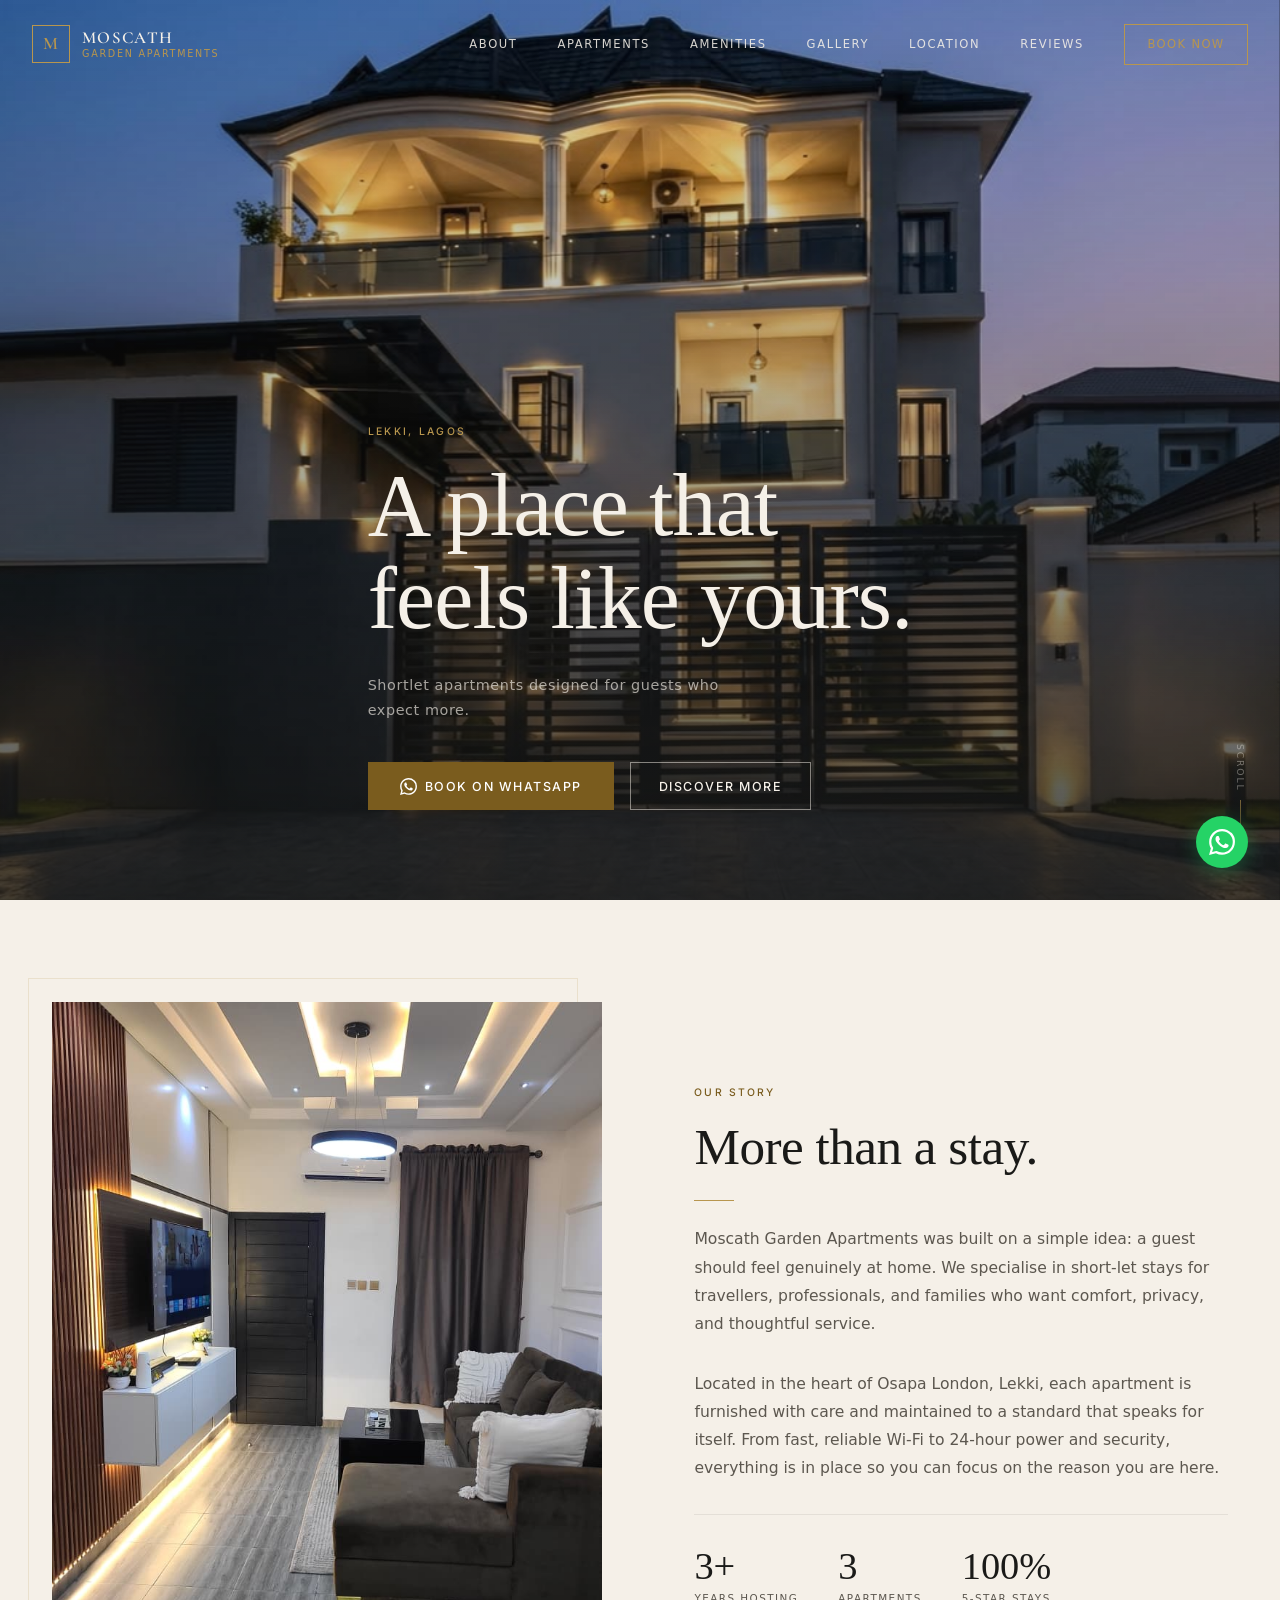
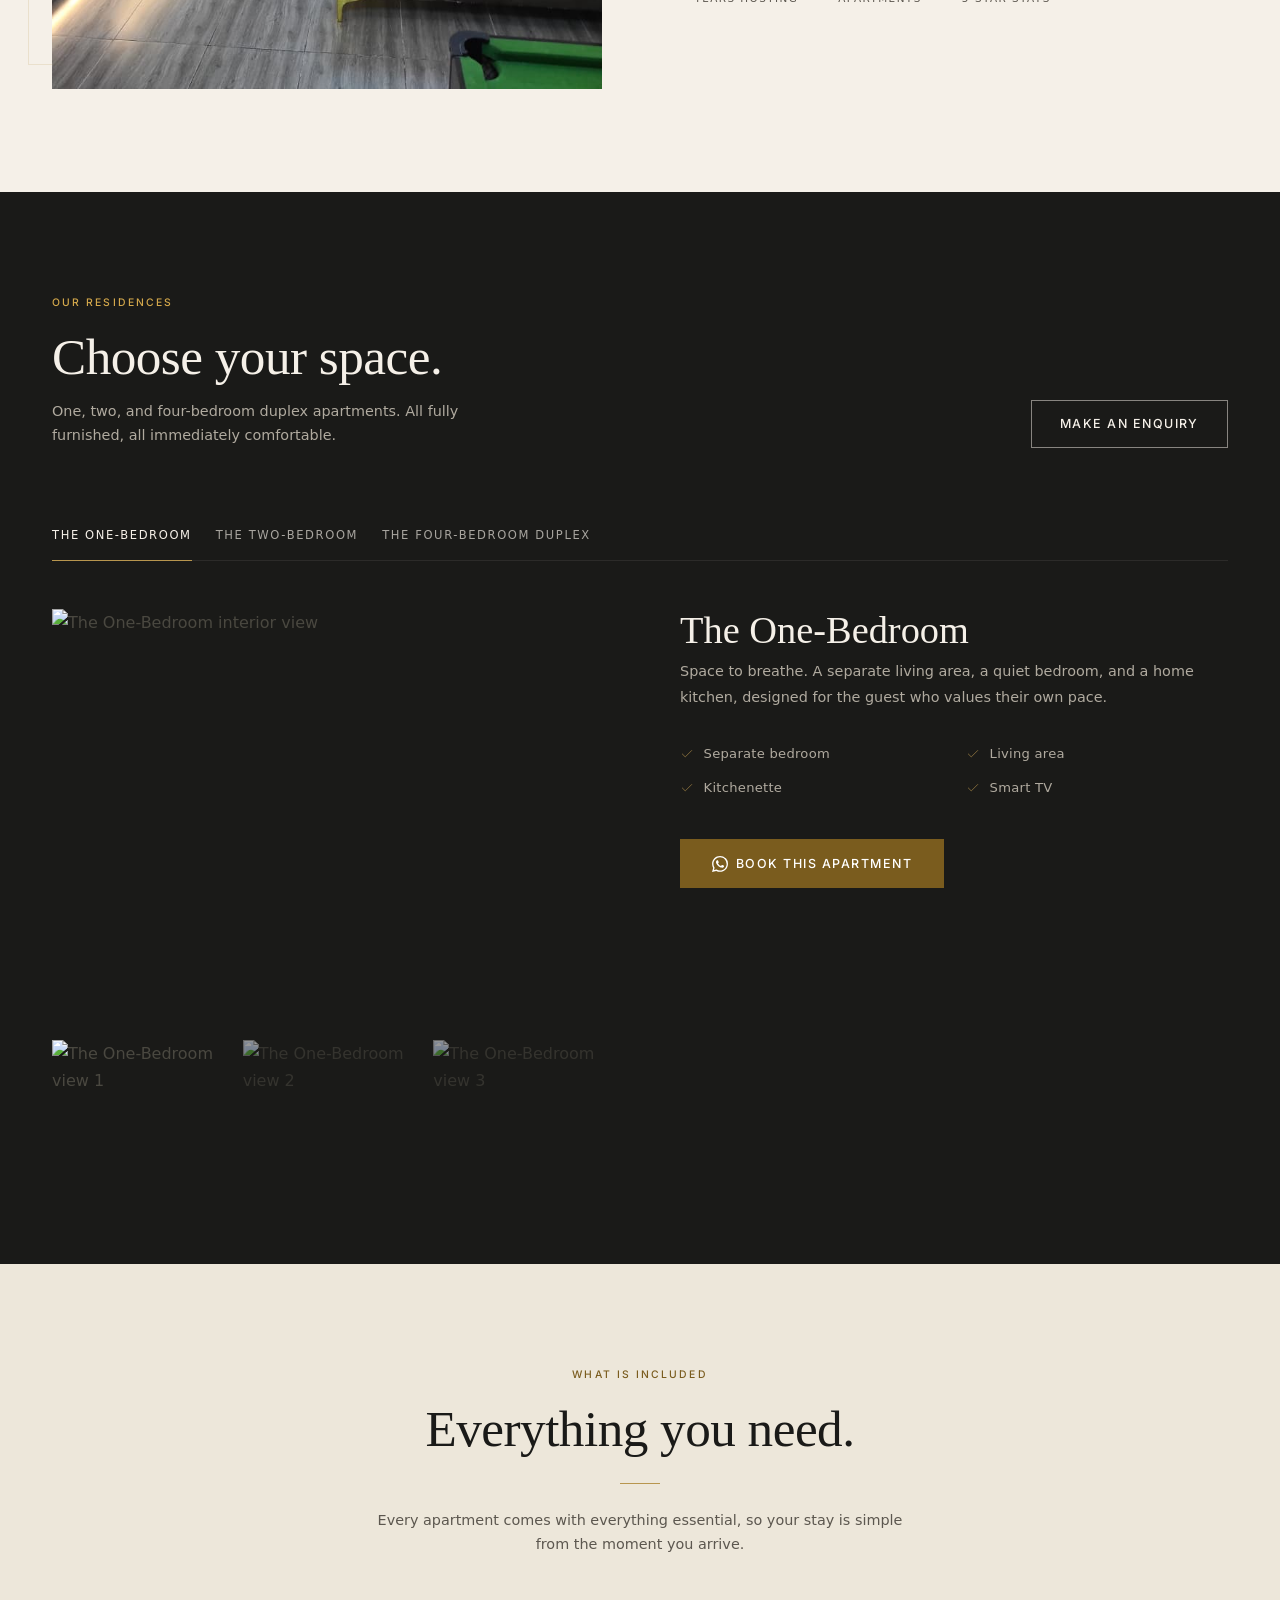
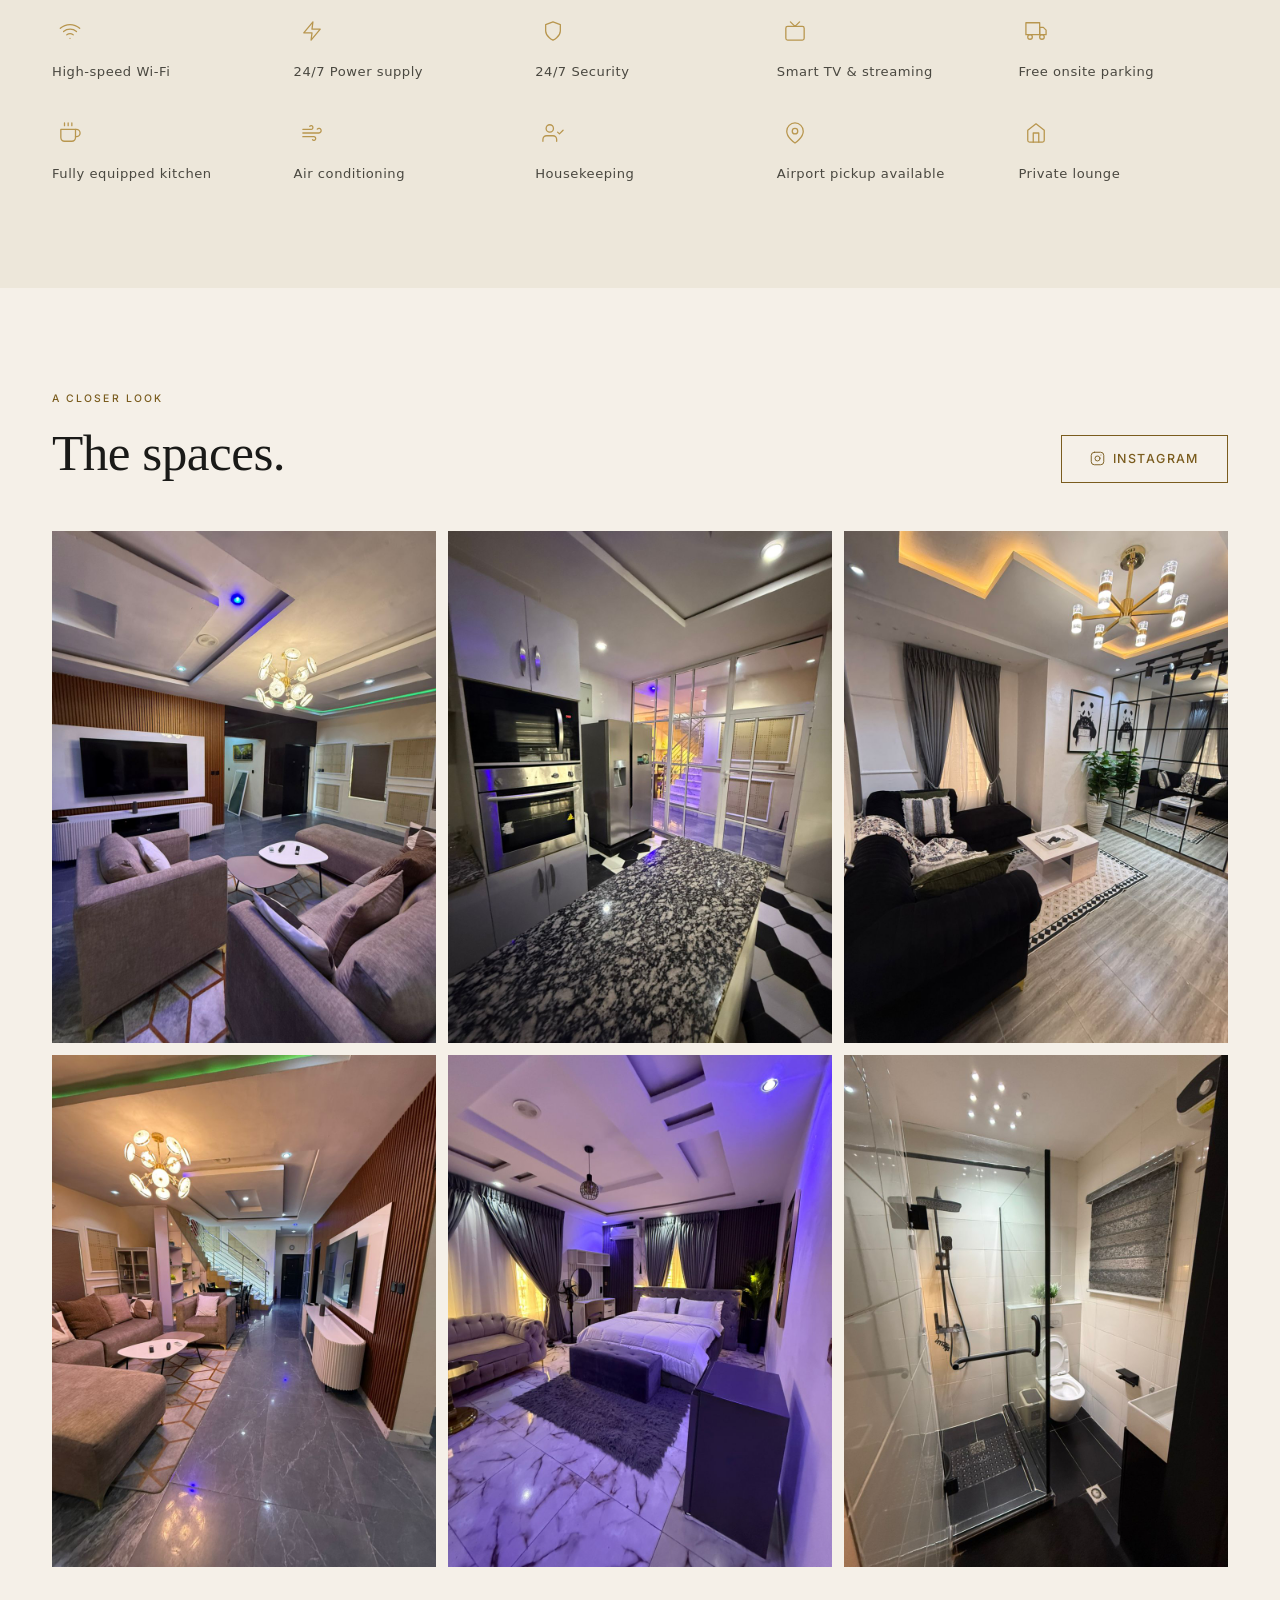
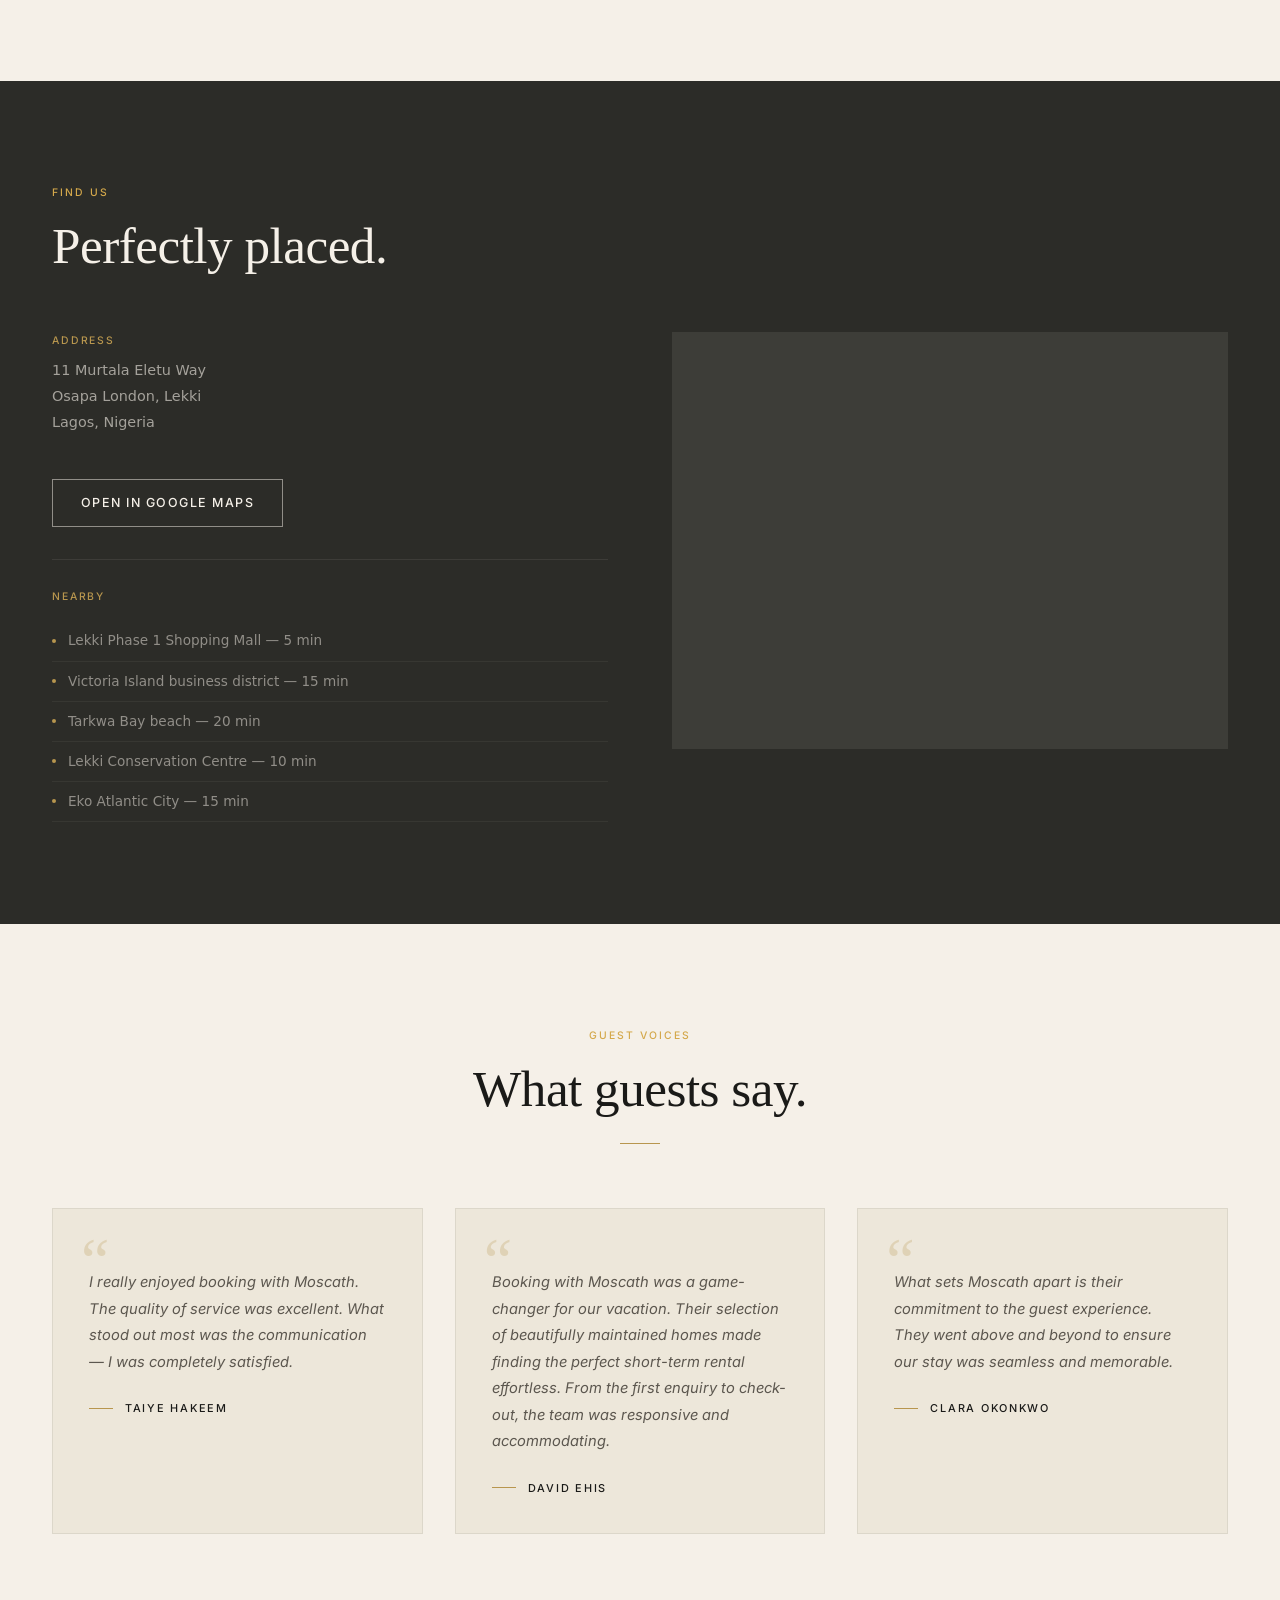
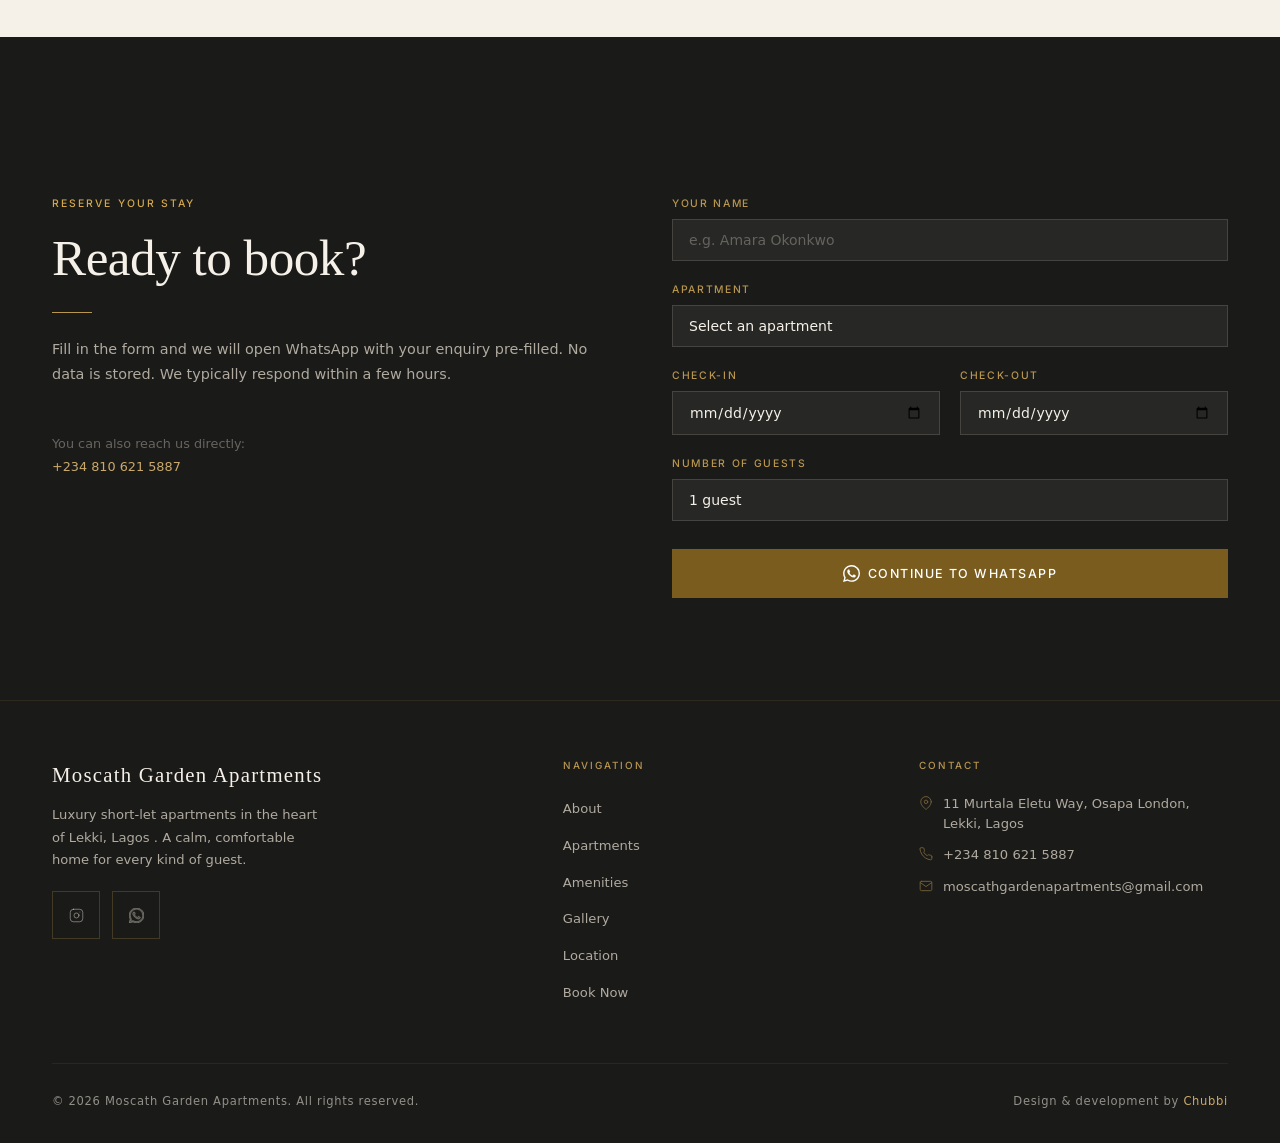
==== commit 3e779c37: "Update apartments to 1/2/4-bedroom duplex and remove nightly prices - Replace Studio/1BR/2BR listing" ====
--- a/index.html
+++ b/index.html
@@ -1,650 +1,839 @@
-<!DOCTYPE html>
+<!doctype html>
 <html lang="en">
-<head>
-  <meta charset="utf-8" />
-  <meta name="viewport" content="width=device-width, initial-scale=1" />
-
-  <!-- ===== PRIMARY SEO ===== -->
-  <!-- Title: 56 chars -->
-  <title>Moscath Apartments | Luxury Short-Let in Lekki, Lagos</title>
-  <!-- Description: 152 chars -->
-  <meta name="description" content="Luxury serviced short-let apartments in Osapa London, Lekki, Lagos. 24/7 power, fast Wi-Fi, housekeeping and airport pickup. Book direct on WhatsApp." />
-  <meta name="author" content="Moscath Garden Apartments" />
-  <meta name="robots" content="index, follow, max-snippet:-1, max-image-preview:large, max-video-preview:-1" />
-  <link rel="canonical" href="https://moscath.com/" />
-
-  <!-- ===== OPEN GRAPH ===== -->
-  <meta property="og:type"          content="website" />
-  <meta property="og:locale"        content="en_NG" />
-  <meta property="og:site_name"     content="Moscath Garden Apartments" />
-  <meta property="og:url"           content="https://moscath.com/" />
-  <meta property="og:title"         content="Moscath Apartments | Luxury Short-Let in Lekki, Lagos" />
-  <meta property="og:description"   content="Luxury serviced short-let apartments in Osapa London, Lekki, Lagos. 24/7 power, fast Wi-Fi, housekeeping and airport pickup. Book direct on WhatsApp." />
-  <!-- TODO: create and upload img/og-image.jpg at 1200x630px -->
-  <meta property="og:image"         content="https://moscath.com/img/og-image.jpg" />
-  <meta property="og:image:width"   content="1200" />
-  <meta property="og:image:height"  content="630" />
-  <meta property="og:image:alt"     content="Luxury apartment interior at Moscath Garden Apartments, Lekki, Lagos" />
-
-  <!-- ===== TWITTER CARD ===== -->
-  <meta name="twitter:card"         content="summary_large_image" />
-  <meta name="twitter:site"         content="@moscathgarden" />
-  <meta name="twitter:title"        content="Moscath Apartments | Luxury Short-Let in Lekki, Lagos" />
-  <meta name="twitter:description"  content="Luxury serviced short-let apartments in Osapa London, Lekki, Lagos. 24/7 power, fast Wi-Fi, housekeeping and airport pickup. Book direct on WhatsApp." />
-  <meta name="twitter:image"        content="https://moscath.com/img/og-image.jpg" />
-  <meta name="twitter:image:alt"    content="Luxury apartment interior at Moscath Garden Apartments, Lekki, Lagos" />
-
-  <!-- ===== THEME & MANIFEST ===== -->
-  <meta name="theme-color" content="#b8964e" />
-  <!-- Manifest linked only after icon files exist; uncomment when img/icons/ is populated -->
-  <!-- <link rel="manifest" href="/manifest.webmanifest" /> -->
-
-  <!-- ===== FAVICONS ===== -->
-  <!-- Inline SVG favicon — works immediately without file dependency -->
-  <link rel="icon" href="data:image/svg+xml,%3Csvg xmlns='http://www.w3.org/2000/svg' viewBox='0 0 32 32'%3E%3Crect width='32' height='32' fill='%231a1a18'/%3E%3Ctext x='50%25' y='50%25' text-anchor='middle' dominant-baseline='central' font-family='Georgia,serif' font-size='18' fill='%23b8964e'%3EM%3C/text%3E%3C/svg%3E" type="image/svg+xml" />
-  <!-- TODO: once favicon files are generated, replace with:
+	<head>
+		<meta charset="utf-8" />
+		<meta name="viewport" content="width=device-width, initial-scale=1" />
+
+		<!-- ===== PRIMARY SEO ===== -->
+		<!-- Title: 56 chars -->
+		<title>Moscath Apartments | Luxury Short-Let in Lekki, Lagos</title>
+		<!-- Description: 152 chars -->
+		<meta
+			name="description"
+			content="Luxury serviced short-let apartments in Osapa London, Lekki, Lagos. 24/7 power, fast Wi-Fi, housekeeping and airport pickup. Book direct on WhatsApp."
+		/>
+		<meta name="author" content="Moscath Garden Apartments" />
+		<meta
+			name="robots"
+			content="index, follow, max-snippet:-1, max-image-preview:large, max-video-preview:-1"
+		/>
+		<link rel="canonical" href="https://moscath.com/" />
+
+		<!-- ===== OPEN GRAPH ===== -->
+		<meta property="og:type" content="website" />
+		<meta property="og:locale" content="en_NG" />
+		<meta property="og:site_name" content="Moscath Garden Apartments" />
+		<meta property="og:url" content="https://moscath.com/" />
+		<meta
+			property="og:title"
+			content="Moscath Apartments | Luxury Short-Let in Lekki, Lagos"
+		/>
+		<meta
+			property="og:description"
+			content="Luxury serviced short-let apartments in Osapa London, Lekki, Lagos. 24/7 power, fast Wi-Fi, housekeeping and airport pickup. Book direct on WhatsApp."
+		/>
+		<!-- TODO: create and upload img/og-image.jpg at 1200x630px -->
+		<meta property="og:image" content="https://moscath.com/img/og-image.jpg" />
+		<meta property="og:image:width" content="1200" />
+		<meta property="og:image:height" content="630" />
+		<meta
+			property="og:image:alt"
+			content="Luxury apartment interior at Moscath Garden Apartments, Lekki, Lagos"
+		/>
+
+		<!-- ===== TWITTER CARD ===== -->
+		<meta name="twitter:card" content="summary_large_image" />
+		<meta name="twitter:site" content="@moscathgarden" />
+		<meta
+			name="twitter:title"
+			content="Moscath Apartments | Luxury Short-Let in Lekki, Lagos"
+		/>
+		<meta
+			name="twitter:description"
+			content="Luxury serviced short-let apartments in Osapa London, Lekki, Lagos. 24/7 power, fast Wi-Fi, housekeeping and airport pickup. Book direct on WhatsApp."
+		/>
+		<meta name="twitter:image" content="https://moscath.com/img/og-image.jpg" />
+		<meta
+			name="twitter:image:alt"
+			content="Luxury apartment interior at Moscath Garden Apartments, Lekki, Lagos"
+		/>
+
+		<!-- ===== THEME & MANIFEST ===== -->
+		<meta name="theme-color" content="#b8964e" />
+		<!-- Manifest linked only after icon files exist; uncomment when img/icons/ is populated -->
+		<!-- <link rel="manifest" href="/manifest.webmanifest" /> -->
+
+		<!-- ===== FAVICONS ===== -->
+		<!-- Inline SVG favicon — works immediately without file dependency -->
+		<link
+			rel="icon"
+			href="data:image/svg+xml,%3Csvg xmlns='http://www.w3.org/2000/svg' viewBox='0 0 32 32'%3E%3Crect width='32' height='32' fill='%231a1a18'/%3E%3Ctext x='50%25' y='50%25' text-anchor='middle' dominant-baseline='central' font-family='Georgia,serif' font-size='18' fill='%23b8964e'%3EM%3C/text%3E%3C/svg%3E"
+			type="image/svg+xml"
+		/>
+		<!-- TODO: once favicon files are generated, replace with:
     <link rel="icon" href="/img/icons/favicon.ico" sizes="any" />
     <link rel="icon" href="/img/icons/icon.svg" type="image/svg+xml" />
     <link rel="apple-touch-icon" href="/img/icons/apple-touch-icon.png" />
   -->
 
-  <!-- ===== PERFORMANCE: preload LCP hero image ===== -->
-  <!-- TODO: update the href below to match your actual hero image filename/format -->
-  <link
-    rel="preload"
-    as="image"
-    href="img/intro-bg.jpg"
-    fetchpriority="high"
-  />
-
-  <!-- ===== FONTS (display=swap already in URL for CLS) ===== -->
-  <link rel="preconnect" href="https://fonts.googleapis.com" />
-  <link rel="preconnect" href="https://fonts.gstatic.com" crossorigin />
-  <link
-    rel="stylesheet"
-    href="https://fonts.googleapis.com/css2?family=Cormorant+Garamond:ital,wght@0,300;0,400;0,600;1,300;1,400&family=Inter:wght@300;400;500&display=swap"
-    media="print"
-    onload="this.media='all'"
-  />
-  <noscript>
-    <link
-      rel="stylesheet"
-      href="https://fonts.googleapis.com/css2?family=Cormorant+Garamond:ital,wght@0,300;0,400;0,600;1,300;1,400&family=Inter:wght@300;400;500&display=swap"
-    />
-  </noscript>
-
-  <!-- ===== STYLES ===== -->
-  <link rel="stylesheet" href="style.css" />
-
-  <!-- ===== JSON-LD: LodgingBusiness + BreadcrumbList ===== -->
-  <script type="application/ld+json">
-  [
-    {
-      "@context": "https://schema.org",
-      "@type": "LodgingBusiness",
-      "@id": "https://moscath.com/#business",
-      "name": "Moscath Garden Apartments",
-      "description": "Luxury serviced short-let apartments in Osapa London, Lekki, Lagos. Ideal for travellers, professionals and families seeking comfort, privacy and outstanding service.",
-      "url": "https://moscath.com",
-      "telephone": "+2348137631182",
-      "email": "moscathgardenapartments@gmail.com",
-      "priceRange": "₦₦₦",
-      "image": "https://moscath.com/img/og-image.jpg",
-      "address": {
-        "@type": "PostalAddress",
-        "streetAddress": "11 Murtala Eletu Way, Osapa London",
-        "addressLocality": "Lekki",
-        "addressRegion": "Lagos",
-        "postalCode": "105102",
-        "addressCountry": "NG"
-      },
-      "geo": {
-        "@type": "GeoCoordinates",
-        "latitude": "6.4338",
-        "longitude": "3.5479"
-      },
-      "openingHoursSpecification": [
-        {
-          "@type": "OpeningHoursSpecification",
-          "dayOfWeek": ["Monday","Tuesday","Wednesday","Thursday","Friday","Saturday","Sunday"],
-          "opens": "00:00",
-          "closes": "23:59"
-        }
-      ],
-      "sameAs": [
-        "https://instagram.com/moscathgarden",
-        "https://wa.me/2348137631182"
-      ],
-      "amenityFeature": [
-        { "@type": "LocationFeatureSpecification", "name": "Free Wi-Fi",           "value": true },
-        { "@type": "LocationFeatureSpecification", "name": "24/7 Power Supply",    "value": true },
-        { "@type": "LocationFeatureSpecification", "name": "24/7 Security",        "value": true },
-        { "@type": "LocationFeatureSpecification", "name": "Free Parking",         "value": true },
-        { "@type": "LocationFeatureSpecification", "name": "Housekeeping",         "value": true },
-        { "@type": "LocationFeatureSpecification", "name": "Air Conditioning",     "value": true },
-        { "@type": "LocationFeatureSpecification", "name": "Smart TV",             "value": true },
-        { "@type": "LocationFeatureSpecification", "name": "Fully Equipped Kitchen","value": true },
-        { "@type": "LocationFeatureSpecification", "name": "Airport Pickup",       "value": true }
-      ]
-    },
-    {
-      "@context": "https://schema.org",
-      "@type": "BreadcrumbList",
-      "itemListElement": [
-        {
-          "@type": "ListItem",
-          "position": 1,
-          "name": "Home",
-          "item": "https://moscath.com/"
-        }
-      ]
-    }
-  ]
-  </script>
-</head>
-
-<body>
-
-  <!-- ==================== NAVIGATION ==================== -->
-  <nav class="nav" role="navigation" aria-label="Main navigation" id="main-nav">
-    <!-- Logo: visible text is the accessible name; decorative "M" mark hidden -->
-    <a class="nav-logo" href="#">
-      <div class="nav-logo-mark" aria-hidden="true">
-        <span>M</span>
-      </div>
-      <div class="nav-logo-text">
-        <span class="nav-logo-name">Moscath</span>
-        <span class="nav-logo-sub">Garden Apartments</span>
-      </div>
-    </a>
-
-    <!-- Populated by JS -->
-    <ul class="nav-links" role="list"></ul>
-
-    <button
-      class="nav-hamburger"
-      aria-label="Open navigation menu"
-      aria-expanded="false"
-      aria-controls="mobile-nav"
-    >
-      <span></span><span></span><span></span>
-    </button>
-  </nav>
-
-  <!-- Mobile navigation overlay -->
-  <nav class="nav-mobile" id="mobile-nav" aria-label="Mobile navigation">
-    <!-- Populated by JS -->
-  </nav>
-
-  <!-- ==================== HERO and MAIN CONTENT ==================== -->
-  <main id="main-content">
-  <!-- ==================== HERO ==================== -->
-  <section id="page-top" aria-label="Welcome to Moscath Garden Apartments">
-    <div id="hero">
-      <div class="hero-media" aria-hidden="true">
-        <!--
+		<!-- ===== PERFORMANCE: preload LCP hero image ===== -->
+		<!-- TODO: update the href below to match your actual hero image filename/format -->
+		<link
+			rel="preload"
+			as="image"
+			href="img/intro-bg.jpg"
+			fetchpriority="high"
+		/>
+
+		<!-- ===== FONTS (display=swap already in URL for CLS) ===== -->
+		<link rel="preconnect" href="https://fonts.googleapis.com" />
+		<link rel="preconnect" href="https://fonts.gstatic.com" crossorigin />
+		<link
+			rel="stylesheet"
+			href="https://fonts.googleapis.com/css2?family=Cormorant+Garamond:ital,wght@0,300;0,400;0,600;1,300;1,400&family=Inter:wght@300;400;500&display=swap"
+			media="print"
+			onload="this.media = 'all'"
+		/>
+		<noscript>
+			<link
+				rel="stylesheet"
+				href="https://fonts.googleapis.com/css2?family=Cormorant+Garamond:ital,wght@0,300;0,400;0,600;1,300;1,400&family=Inter:wght@300;400;500&display=swap"
+			/>
+		</noscript>
+
+		<!-- ===== STYLES ===== -->
+		<link rel="stylesheet" href="style.css" />
+
+		<!-- ===== JSON-LD: LodgingBusiness + BreadcrumbList ===== -->
+		<script type="application/ld+json">
+			[
+				{
+					"@context": "https://schema.org",
+					"@type": "LodgingBusiness",
+					"@id": "https://moscath.com/#business",
+					"name": "Moscath Garden Apartments",
+					"description": "Luxury serviced short-let apartments in Osapa London, Lekki, Lagos. Ideal for travellers, professionals and families seeking comfort, privacy and outstanding service.",
+					"url": "https://moscath.com",
+					"telephone": "+2348106215887",
+					"email": "moscathgardenapartments@gmail.com",
+					"priceRange": "₦₦₦",
+					"image": "https://moscath.com/img/og-image.jpg",
+					"address": {
+						"@type": "PostalAddress",
+						"streetAddress": "11 Murtala Eletu Way, Osapa London",
+						"addressLocality": "Lekki",
+						"addressRegion": "Lagos",
+						"postalCode": "105102",
+						"addressCountry": "NG"
+					},
+					"geo": {
+						"@type": "GeoCoordinates",
+						"latitude": "6.4338",
+						"longitude": "3.5479"
+					},
+					"openingHoursSpecification": [
+						{
+							"@type": "OpeningHoursSpecification",
+							"dayOfWeek": [
+								"Monday",
+								"Tuesday",
+								"Wednesday",
+								"Thursday",
+								"Friday",
+								"Saturday",
+								"Sunday"
+							],
+							"opens": "00:00",
+							"closes": "23:59"
+						}
+					],
+					"sameAs": [
+						"https://instagram.com/moscathgarden",
+						"https://wa.me/2348106215887"
+					],
+					"amenityFeature": [
+						{
+							"@type": "LocationFeatureSpecification",
+							"name": "Free Wi-Fi",
+							"value": true
+						},
+						{
+							"@type": "LocationFeatureSpecification",
+							"name": "24/7 Power Supply",
+							"value": true
+						},
+						{
+							"@type": "LocationFeatureSpecification",
+							"name": "24/7 Security",
+							"value": true
+						},
+						{
+							"@type": "LocationFeatureSpecification",
+							"name": "Free Parking",
+							"value": true
+						},
+						{
+							"@type": "LocationFeatureSpecification",
+							"name": "Housekeeping",
+							"value": true
+						},
+						{
+							"@type": "LocationFeatureSpecification",
+							"name": "Air Conditioning",
+							"value": true
+						},
+						{
+							"@type": "LocationFeatureSpecification",
+							"name": "Smart TV",
+							"value": true
+						},
+						{
+							"@type": "LocationFeatureSpecification",
+							"name": "Fully Equipped Kitchen",
+							"value": true
+						},
+						{
+							"@type": "LocationFeatureSpecification",
+							"name": "Airport Pickup",
+							"value": true
+						}
+					]
+				},
+				{
+					"@context": "https://schema.org",
+					"@type": "BreadcrumbList",
+					"itemListElement": [
+						{
+							"@type": "ListItem",
+							"position": 1,
+							"name": "Home",
+							"item": "https://moscath.com/"
+						}
+					]
+				}
+			]
+		</script>
+	</head>
+
+	<body>
+		<!-- ==================== NAVIGATION ==================== -->
+		<nav
+			class="nav"
+			role="navigation"
+			aria-label="Main navigation"
+			id="main-nav"
+		>
+			<!-- Logo: visible text is the accessible name; decorative "M" mark hidden -->
+			<a class="nav-logo" href="#">
+				<div class="nav-logo-mark" aria-hidden="true">
+					<span>M</span>
+				</div>
+				<div class="nav-logo-text">
+					<span class="nav-logo-name">Moscath</span>
+					<span class="nav-logo-sub">Garden Apartments</span>
+				</div>
+			</a>
+
+			<!-- Populated by JS -->
+			<ul class="nav-links" role="list"></ul>
+
+			<button
+				class="nav-hamburger"
+				aria-label="Open navigation menu"
+				aria-expanded="false"
+				aria-controls="mobile-nav"
+			>
+				<span></span><span></span><span></span>
+			</button>
+		</nav>
+
+		<!-- Mobile navigation overlay -->
+		<nav class="nav-mobile" id="mobile-nav" aria-label="Mobile navigation">
+			<!-- Populated by JS -->
+		</nav>
+
+		<!-- ==================== HERO and MAIN CONTENT ==================== -->
+		<main id="main-content">
+			<!-- ==================== HERO ==================== -->
+			<section id="page-top" aria-label="Welcome to Moscath Garden Apartments">
+				<div id="hero">
+					<div class="hero-media" aria-hidden="true">
+						<!--
           TODO: Replace with your best full-screen interior/exterior photo.
           Recommended size: 1920x1080px or 2560x1440px, WebP format.
           Preload the hero image via <link rel="preload"> in <head> for best performance.
         -->
-        <img
-          class="hero-bg parallax-img"
-          src="img/intro-bg.jpg"
-          alt=""
-          role="presentation"
-          width="1920"
-          height="1080"
-          fetchpriority="high"
-          loading="eager"
-          decoding="async"
-        />
-      </div>
-      <div class="hero-overlay" aria-hidden="true"></div>
-
-      <div class="hero-content container">
-        <span class="hero-eyebrow">Lekki, Lagos</span>
-        <h1 class="hero-headline">A place that<br>feels like yours.</h1>
-        <p class="hero-sub">Shortlet apartments designed for guests who expect more.</p>
-        <div class="hero-ctas">
-          <!--
+						<img
+							class="hero-bg parallax-img"
+							src="img/intro-bg.jpeg"
+							alt=""
+							role="presentation"
+							width="1920"
+							height="1080"
+							fetchpriority="high"
+							loading="eager"
+							decoding="async"
+						/>
+					</div>
+					<div class="hero-overlay" aria-hidden="true"></div>
+
+					<div class="hero-content container">
+						<span class="hero-eyebrow">Lekki, Lagos</span>
+						<h1 class="hero-headline">A place that<br />feels like yours.</h1>
+						<p class="hero-sub">
+							Shortlet apartments designed for guests who expect more.
+						</p>
+						<div class="hero-ctas">
+							<!--
             WhatsApp CTA — href populated by JS via waLink().
             Kept as a real <a> so it opens the app natively on mobile.
           -->
-          <!-- No aria-label: visible text "Book on WhatsApp" IS the accessible name -->
-          <a
-            id="hero-wa-btn"
-            href="#"
-            class="btn-primary"
-            target="_blank"
-            rel="noopener noreferrer"
-          >
-            <svg width="17" height="17" viewBox="0 0 24 24" fill="currentColor" aria-hidden="true">
-              <path d="M17.472 14.382c-.297-.149-1.758-.867-2.03-.967-.273-.099-.471-.148-.67.15-.197.297-.767.966-.94 1.164-.173.199-.347.223-.644.075-.297-.15-1.255-.463-2.39-1.475-.883-.788-1.48-1.761-1.653-2.059-.173-.297-.018-.458.13-.606.134-.133.298-.347.446-.52.149-.174.198-.298.298-.497.099-.198.05-.371-.025-.52-.075-.149-.669-1.612-.916-2.207-.242-.579-.487-.5-.669-.51-.173-.008-.371-.01-.57-.01-.198 0-.52.074-.792.372-.272.297-1.04 1.016-1.04 2.479 0 1.462 1.065 2.875 1.213 3.074.149.198 2.096 3.2 5.077 4.487.709.306 1.262.489 1.694.625.712.227 1.36.195 1.871.118.571-.085 1.758-.719 2.006-1.413.248-.694.248-1.289.173-1.413-.074-.124-.272-.198-.57-.347m-5.421 7.403h-.004a9.87 9.87 0 0 1-5.031-1.378l-.361-.214-3.741.982.998-3.648-.235-.374a9.86 9.86 0 0 1-1.51-5.26c.001-5.45 4.436-9.884 9.888-9.884 2.64 0 5.122 1.03 6.988 2.898a9.825 9.825 0 0 1 2.893 6.994c-.003 5.45-4.437 9.884-9.885 9.884m8.413-18.297A11.815 11.815 0 0 0 12.05 0C5.495 0 .16 5.335.157 11.892c0 2.096.547 4.142 1.588 5.945L.057 24l6.305-1.654a11.882 11.882 0 0 0 5.683 1.448h.005c6.554 0 11.89-5.335 11.893-11.893A11.821 11.821 0 0 0 20.893 3.488"/>
-            </svg>
-            Book on WhatsApp
-          </a>
-          <a href="#about" class="btn-outline light">
-            Discover more
-          </a>
-        </div>
-      </div>
-
-      <div class="hero-scroll" aria-hidden="true">
-        <span class="hero-scroll-label">Scroll</span>
-        <div class="hero-scroll-line"></div>
-      </div>
-    </div>
-  </section>
-
-  <!-- ==================== ABOUT ==================== -->
-  <section id="about" aria-labelledby="about-heading">
-    <div class="container">
-      <div class="about-grid">
-
-        <div class="about-image-wrap reveal">
-          <!--
+							<!-- No aria-label: visible text "Book on WhatsApp" IS the accessible name -->
+							<a
+								id="hero-wa-btn"
+								href="#"
+								class="btn-primary"
+								target="_blank"
+								rel="noopener noreferrer"
+							>
+								<svg
+									width="17"
+									height="17"
+									viewBox="0 0 24 24"
+									fill="currentColor"
+									aria-hidden="true"
+								>
+									<path
+										d="M17.472 14.382c-.297-.149-1.758-.867-2.03-.967-.273-.099-.471-.148-.67.15-.197.297-.767.966-.94 1.164-.173.199-.347.223-.644.075-.297-.15-1.255-.463-2.39-1.475-.883-.788-1.48-1.761-1.653-2.059-.173-.297-.018-.458.13-.606.134-.133.298-.347.446-.52.149-.174.198-.298.298-.497.099-.198.05-.371-.025-.52-.075-.149-.669-1.612-.916-2.207-.242-.579-.487-.5-.669-.51-.173-.008-.371-.01-.57-.01-.198 0-.52.074-.792.372-.272.297-1.04 1.016-1.04 2.479 0 1.462 1.065 2.875 1.213 3.074.149.198 2.096 3.2 5.077 4.487.709.306 1.262.489 1.694.625.712.227 1.36.195 1.871.118.571-.085 1.758-.719 2.006-1.413.248-.694.248-1.289.173-1.413-.074-.124-.272-.198-.57-.347m-5.421 7.403h-.004a9.87 9.87 0 0 1-5.031-1.378l-.361-.214-3.741.982.998-3.648-.235-.374a9.86 9.86 0 0 1-1.51-5.26c.001-5.45 4.436-9.884 9.888-9.884 2.64 0 5.122 1.03 6.988 2.898a9.825 9.825 0 0 1 2.893 6.994c-.003 5.45-4.437 9.884-9.885 9.884m8.413-18.297A11.815 11.815 0 0 0 12.05 0C5.495 0 .16 5.335.157 11.892c0 2.096.547 4.142 1.588 5.945L.057 24l6.305-1.654a11.882 11.882 0 0 0 5.683 1.448h.005c6.554 0 11.89-5.335 11.893-11.893A11.821 11.821 0 0 0 20.893 3.488"
+									/>
+								</svg>
+								Book on WhatsApp
+							</a>
+							<a href="#about" class="btn-outline light"> Discover more </a>
+						</div>
+					</div>
+
+					<div class="hero-scroll" aria-hidden="true">
+						<span class="hero-scroll-label">Scroll</span>
+						<div class="hero-scroll-line"></div>
+					</div>
+				</div>
+			</section>
+
+			<!-- ==================== ABOUT ==================== -->
+			<section id="about" aria-labelledby="about-heading">
+				<div class="container">
+					<div class="about-grid">
+						<div class="about-image-wrap reveal">
+							<!--
             TODO: Replace with an actual interior or exterior photo.
             Recommended: portrait orientation, 800x1000px, WebP.
           -->
-          <img
-            src="img/about.jpg"
-            alt="Interior of a Moscath Garden apartment showing warm, elegant furnishings"
-            loading="lazy"
-            width="600"
-            height="750"
-          />
-        </div>
-
-        <div class="about-body">
-          <span class="section-label reveal">Our story</span>
-          <h2 class="section-heading reveal reveal-delay-1" id="about-heading">More than a stay.</h2>
-          <div class="divider reveal reveal-delay-2"></div>
-          <p class="reveal reveal-delay-2">
-            Moscath Garden Apartments was built on a simple idea: a guest should feel
-            genuinely at home. We specialise in short-let stays for travellers, professionals,
-            and families who want comfort, privacy, and thoughtful service.
-          </p>
-          <p class="reveal reveal-delay-3">
-            Located in the heart of Osapa London, Lekki, each apartment is furnished with care
-            and maintained to a standard that speaks for itself. From fast, reliable Wi-Fi to
-            24-hour power and security, everything is in place so you can focus on the reason
-            you are here.
-          </p>
-
-          <div class="about-stats reveal reveal-delay-4">
-            <div>
-              <div class="about-stat-val">5+</div>
-              <div class="about-stat-label">Years hosting</div>
-            </div>
-            <div>
-              <div class="about-stat-val">3</div>
-              <div class="about-stat-label">Apartments</div><!-- TODO: update count -->
-            </div>
-            <div>
-              <div class="about-stat-val">100%</div>
-              <div class="about-stat-label">5-star stays</div><!-- TODO: verify or remove -->
-            </div>
-          </div>
-        </div>
-
-      </div>
-    </div>
-  </section>
-
-  <!-- ==================== APARTMENTS ==================== -->
-  <section id="apartments" aria-labelledby="apartments-heading">
-    <div class="container">
-      <div class="apartments-intro">
-        <div class="apartments-intro-text">
-          <span class="section-label">Our residences</span>
-          <h2 class="section-heading" id="apartments-heading">Choose your space.</h2>
-          <p>Studios, one-bedrooms, and two-bedroom suites. All fully furnished, all immediately comfortable.</p>
-        </div>
-        <a
-          href="#enquiry"
-          class="btn-outline light"
-          style="flex-shrink:0"
-        >
-          Make an enquiry
-        </a>
-      </div>
-
-      <!-- Tabs — populated by JS -->
-      <div class="apt-tabs" role="tablist" aria-label="Apartment types"></div>
-
-      <!-- Panels — populated by JS -->
-      <div class="apt-panels"></div>
-
-    </div>
-  </section>
-
-  <!-- ==================== AMENITIES ==================== -->
-  <section id="amenities" aria-labelledby="amenities-heading">
-    <div class="container">
-      <div style="text-align:center; max-width:560px; margin:0 auto;">
-        <span class="section-label reveal">What is included</span>
-        <h2 class="section-heading reveal reveal-delay-1" id="amenities-heading">Everything you need.</h2>
-        <div class="divider centered reveal reveal-delay-2"></div>
-        <p class="reveal reveal-delay-2" style="color:var(--text-muted); font-size:0.9rem;">
-          Every apartment comes with everything essential, so your stay is simple from the moment you arrive.
-        </p>
-      </div>
-      <!-- Grid populated by JS -->
-      <div class="amenities-wrap"></div>
-    </div>
-  </section>
-
-  <!-- ==================== GALLERY ==================== -->
-  <section id="gallery" aria-labelledby="gallery-heading">
-    <div class="container">
-      <div class="gallery-header">
-        <div>
-          <span class="section-label">A closer look</span>
-          <h2 class="section-heading" id="gallery-heading">The spaces.</h2>
-        </div>
-        <!-- TODO: optional link to Instagram -->
-        <a
-          href="https://instagram.com/moscathgarden"
-          target="_blank"
-          rel="noopener noreferrer"
-          class="btn-outline"
-          aria-label="View more photos on Instagram"
-        >
-          <svg width="15" height="15" viewBox="0 0 24 24" fill="none" stroke="currentColor" stroke-width="1.5" stroke-linecap="round" stroke-linejoin="round" aria-hidden="true">
-            <rect x="2" y="2" width="20" height="20" rx="5" ry="5"/>
-            <path d="M16 11.37A4 4 0 1 1 12.63 8 4 4 0 0 1 16 11.37z"/>
-            <line x1="17.5" y1="6.5" x2="17.51" y2="6.5"/>
-          </svg>
-          Instagram
-        </a>
-      </div>
-
-      <!-- Gallery grid — populated by JS -->
-      <div class="gallery-grid"></div>
-    </div>
-  </section>
-
-  <!-- ==================== LOCATION ==================== -->
-  <section id="location" aria-labelledby="location-heading">
-    <div class="container">
-      <span class="section-label reveal">Find us</span>
-      <h2 class="section-heading reveal reveal-delay-1" id="location-heading">Perfectly placed.</h2>
-
-      <div class="location-grid">
-        <div class="reveal reveal-delay-2">
-          <div class="location-address">
-            <strong>Address</strong>
-            <p>11 Murtala Eletu Way<br>Osapa London, Lekki<br>Lagos, Nigeria</p>
-            <br>
-            <a
-              href="https://maps.google.com/maps?q=11+Murtala+Eletu+Way+Osapa+London+Lekki+Lagos"
-              target="_blank"
-              rel="noopener noreferrer"
-              class="btn-outline light"
-              style="margin-top:1rem; display:inline-flex;"
-            >
-              Open in Google Maps
-            </a>
-          </div>
-
-          <nav class="location-nearby" aria-label="Nearby places">
-            <strong>Nearby</strong>
-            <ul>
-              <!-- Populated by JS -->
-            </ul>
-          </nav>
-        </div>
-
-        <div class="location-map reveal reveal-delay-3">
-          <!--
+							<img
+								src="img/about.jpeg"
+								alt="Interior of a Moscath Garden apartment showing warm, elegant furnishings"
+								loading="lazy"
+								width="600"
+								height="750"
+							/>
+						</div>
+
+						<div class="about-body">
+							<span class="section-label reveal">Our story</span>
+							<h2
+								class="section-heading reveal reveal-delay-1"
+								id="about-heading"
+							>
+								More than a stay.
+							</h2>
+							<div class="divider reveal reveal-delay-2"></div>
+							<p class="reveal reveal-delay-2">
+								Moscath Garden Apartments was built on a simple idea: a guest
+								should feel genuinely at home. We specialise in short-let stays
+								for travellers, professionals, and families who want comfort,
+								privacy, and thoughtful service.
+							</p>
+							<p class="reveal reveal-delay-3">
+								Located in the heart of Osapa London, Lekki, each apartment is
+								furnished with care and maintained to a standard that speaks for
+								itself. From fast, reliable Wi-Fi to 24-hour power and security,
+								everything is in place so you can focus on the reason you are
+								here.
+							</p>
+
+							<div class="about-stats reveal reveal-delay-4">
+								<div>
+									<div class="about-stat-val">3+</div>
+									<div class="about-stat-label">Years hosting</div>
+								</div>
+								<div>
+									<div class="about-stat-val">3</div>
+									<div class="about-stat-label">Apartments</div>
+									<!-- TODO: update count -->
+								</div>
+								<div>
+									<div class="about-stat-val">100%</div>
+									<div class="about-stat-label">5-star stays</div>
+									<!-- TODO: verify or remove -->
+								</div>
+							</div>
+						</div>
+					</div>
+				</div>
+			</section>
+
+			<!-- ==================== APARTMENTS ==================== -->
+			<section id="apartments" aria-labelledby="apartments-heading">
+				<div class="container">
+					<div class="apartments-intro">
+						<div class="apartments-intro-text">
+							<span class="section-label">Our residences</span>
+							<h2 class="section-heading" id="apartments-heading">
+								Choose your space.
+							</h2>
+							<p>
+								One, two, and four-bedroom duplex apartments. All fully
+								furnished, all immediately comfortable.
+							</p>
+						</div>
+						<a href="#enquiry" class="btn-outline light" style="flex-shrink: 0">
+							Make an enquiry
+						</a>
+					</div>
+
+					<!-- Tabs — populated by JS -->
+					<div
+						class="apt-tabs"
+						role="tablist"
+						aria-label="Apartment types"
+					></div>
+
+					<!-- Panels — populated by JS -->
+					<div class="apt-panels"></div>
+				</div>
+			</section>
+
+			<!-- ==================== AMENITIES ==================== -->
+			<section id="amenities" aria-labelledby="amenities-heading">
+				<div class="container">
+					<div style="text-align: center; max-width: 560px; margin: 0 auto">
+						<span class="section-label reveal">What is included</span>
+						<h2
+							class="section-heading reveal reveal-delay-1"
+							id="amenities-heading"
+						>
+							Everything you need.
+						</h2>
+						<div class="divider centered reveal reveal-delay-2"></div>
+						<p
+							class="reveal reveal-delay-2"
+							style="color: var(--text-muted); font-size: 0.9rem"
+						>
+							Every apartment comes with everything essential, so your stay is
+							simple from the moment you arrive.
+						</p>
+					</div>
+					<!-- Grid populated by JS -->
+					<div class="amenities-wrap"></div>
+				</div>
+			</section>
+
+			<!-- ==================== GALLERY ==================== -->
+			<section id="gallery" aria-labelledby="gallery-heading">
+				<div class="container">
+					<div class="gallery-header">
+						<div>
+							<span class="section-label">A closer look</span>
+							<h2 class="section-heading" id="gallery-heading">The spaces.</h2>
+						</div>
+						<!-- TODO: optional link to Instagram -->
+						<a
+							href="https://instagram.com/moscathgarden"
+							target="_blank"
+							rel="noopener noreferrer"
+							class="btn-outline"
+							aria-label="View more photos on Instagram"
+						>
+							<svg
+								width="15"
+								height="15"
+								viewBox="0 0 24 24"
+								fill="none"
+								stroke="currentColor"
+								stroke-width="1.5"
+								stroke-linecap="round"
+								stroke-linejoin="round"
+								aria-hidden="true"
+							>
+								<rect x="2" y="2" width="20" height="20" rx="5" ry="5" />
+								<path d="M16 11.37A4 4 0 1 1 12.63 8 4 4 0 0 1 16 11.37z" />
+								<line x1="17.5" y1="6.5" x2="17.51" y2="6.5" />
+							</svg>
+							Instagram
+						</a>
+					</div>
+
+					<!-- Gallery grid — populated by JS -->
+					<div class="gallery-grid"></div>
+				</div>
+			</section>
+
+			<!-- ==================== LOCATION ==================== -->
+			<section id="location" aria-labelledby="location-heading">
+				<div class="container">
+					<span class="section-label reveal">Find us</span>
+					<h2
+						class="section-heading reveal reveal-delay-1"
+						id="location-heading"
+					>
+						Perfectly placed.
+					</h2>
+
+					<div class="location-grid">
+						<div class="reveal reveal-delay-2">
+							<div class="location-address">
+								<strong>Address</strong>
+								<p>
+									11 Murtala Eletu Way<br />Osapa London, Lekki<br />Lagos,
+									Nigeria
+								</p>
+								<br />
+								<a
+									href="https://maps.google.com/maps?q=11+Murtala+Eletu+Way+Osapa+London+Lekki+Lagos"
+									target="_blank"
+									rel="noopener noreferrer"
+									class="btn-outline light"
+									style="margin-top: 1rem; display: inline-flex"
+								>
+									Open in Google Maps
+								</a>
+							</div>
+
+							<nav class="location-nearby" aria-label="Nearby places">
+								<strong>Nearby</strong>
+								<ul>
+									<!-- Populated by JS -->
+								</ul>
+							</nav>
+						</div>
+
+						<div class="location-map reveal reveal-delay-3">
+							<!--
             Google Maps embed. Replace the src with your preferred embed URL.
             Privacy note: this sends a request to Google. If you prefer, replace
             with a static map image + link instead.
           -->
-          <iframe
-            src="https://maps.google.com/maps?q=11+Murtala+Eletu+Way+Osapa+London+Lekki+Lagos&output=embed"
-            title="Map showing Moscath Garden Apartments at 11 Murtala Eletu Way, Osapa London, Lekki, Lagos"
-            width="600"
-            height="450"
-            loading="lazy"
-            referrerpolicy="no-referrer-when-downgrade"
-            allowfullscreen
-            aria-label="Interactive map: Moscath Garden Apartments in Lekki, Lagos"
-          ></iframe>
-        </div>
-      </div>
-    </div>
-  </section>
-
-  <!-- ==================== TESTIMONIALS ==================== -->
-  <section id="testimonials" aria-labelledby="testimonials-heading">
-    <div class="container">
-      <div class="testimonials-header">
-        <span class="section-label reveal">Guest voices</span>
-        <h2 class="section-heading reveal reveal-delay-1" id="testimonials-heading">What guests say.</h2>
-        <div class="divider centered reveal reveal-delay-2"></div>
-      </div>
-      <!-- Grid populated by JS -->
-      <div class="testimonials-grid"></div>
-    </div>
-  </section>
-
-  <!-- ==================== BOOKING ENQUIRY ==================== -->
-  <section id="enquiry" aria-labelledby="enquiry-heading">
-    <div class="container">
-      <div class="enquiry-wrap">
-
-        <div class="enquiry-intro reveal">
-          <span class="section-label">Reserve your stay</span>
-          <h2 class="section-heading light" id="enquiry-heading">Ready to book?</h2>
-          <div class="divider"></div>
-          <p>
-            Fill in the form and we will open WhatsApp with your enquiry pre-filled.
-            No data is stored. We typically respond within a few hours.
-          </p>
-          <br>
-          <p style="color:rgba(245,240,232,0.35); font-size:0.8rem;">
-            You can also reach us directly:<br>
-            <a href="tel:+2348137631182" style="color:var(--gold-light);">+234 813 763 1182</a>
-          </p>
-        </div>
-
-        <form
-          id="booking-form"
-          class="enquiry-form reveal reveal-delay-1"
-          novalidate
-          aria-label="Booking enquiry form"
-        >
-          <div class="form-field">
-            <label for="bf-name">Your name</label>
-            <input
-              type="text"
-              id="bf-name"
-              name="name"
-              placeholder="e.g. Amara Okonkwo"
-              autocomplete="name"
-              required
-            />
-            <span class="form-error" id="err-name" role="alert"></span>
-          </div>
-
-          <div class="form-field">
-            <label for="bf-apartment">Apartment</label>
-            <select id="bf-apartment" name="apartment" required>
-              <option value="">Select an apartment</option>
-              <!-- Populated by JS -->
-            </select>
-            <span class="form-error" id="err-apartment" role="alert"></span>
-          </div>
-
-          <div class="form-row">
-            <div class="form-field">
-              <label for="bf-checkin">Check-in</label>
-              <input
-                type="date"
-                id="bf-checkin"
-                name="checkin"
-                required
-              />
-              <span class="form-error" id="err-checkin" role="alert"></span>
-            </div>
-            <div class="form-field">
-              <label for="bf-checkout">Check-out</label>
-              <input
-                type="date"
-                id="bf-checkout"
-                name="checkout"
-                required
-              />
-              <span class="form-error" id="err-checkout" role="alert"></span>
-            </div>
-          </div>
-
-          <div class="form-field">
-            <label for="bf-guests">Number of guests</label>
-            <select id="bf-guests" name="guests">
-              <option value="1">1 guest</option>
-              <option value="2">2 guests</option>
-              <option value="3">3 guests</option>
-              <option value="4">4 guests</option>
-              <option value="5+">5 or more</option>
-            </select>
-          </div>
-
-          <div class="form-submit">
-            <button type="submit" class="btn-primary" id="enquiry-submit-btn" style="width:100%; justify-content:center;">
-              <svg width="17" height="17" viewBox="0 0 24 24" fill="currentColor" aria-hidden="true">
-                <path d="M17.472 14.382c-.297-.149-1.758-.867-2.03-.967-.273-.099-.471-.148-.67.15-.197.297-.767.966-.94 1.164-.173.199-.347.223-.644.075-.297-.15-1.255-.463-2.39-1.475-.883-.788-1.48-1.761-1.653-2.059-.173-.297-.018-.458.13-.606.134-.133.298-.347.446-.52.149-.174.198-.298.298-.497.099-.198.05-.371-.025-.52-.075-.149-.669-1.612-.916-2.207-.242-.579-.487-.5-.669-.51-.173-.008-.371-.01-.57-.01-.198 0-.52.074-.792.372-.272.297-1.04 1.016-1.04 2.479 0 1.462 1.065 2.875 1.213 3.074.149.198 2.096 3.2 5.077 4.487.709.306 1.262.489 1.694.625.712.227 1.36.195 1.871.118.571-.085 1.758-.719 2.006-1.413.248-.694.248-1.289.173-1.413-.074-.124-.272-.198-.57-.347m-5.421 7.403h-.004a9.87 9.87 0 0 1-5.031-1.378l-.361-.214-3.741.982.998-3.648-.235-.374a9.86 9.86 0 0 1-1.51-5.26c.001-5.45 4.436-9.884 9.888-9.884 2.64 0 5.122 1.03 6.988 2.898a9.825 9.825 0 0 1 2.893 6.994c-.003 5.45-4.437 9.884-9.885 9.884m8.413-18.297A11.815 11.815 0 0 0 12.05 0C5.495 0 .16 5.335.157 11.892c0 2.096.547 4.142 1.588 5.945L.057 24l6.305-1.654a11.882 11.882 0 0 0 5.683 1.448h.005c6.554 0 11.89-5.335 11.893-11.893A11.821 11.821 0 0 0 20.893 3.488"/>
-              </svg>
-              Continue to WhatsApp
-            </button>
-          </div>
-        </form>
-
-      </div>
-    </div>
-  </section><!-- end enquiry -->
-  </main><!-- end main -->
-
-  <!-- ==================== FOOTER ==================== -->
-  <footer role="contentinfo" itemscope itemtype="https://schema.org/LodgingBusiness">
-    <meta itemprop="name" content="Moscath Garden Apartments" />
-    <meta itemprop="telephone" content="+2348137631182" />
-    <meta itemprop="url" content="https://moscath.com" />
-    <div class="container">
-      <div class="footer-grid">
-
-        <div class="footer-brand">
-          <h3>Moscath Garden Apartments</h3>
-          <p>
-            Luxury short-let apartments in the heart of
-            <span itemprop="address" itemscope itemtype="https://schema.org/PostalAddress">
-              <span itemprop="addressLocality">Lekki</span>,
-              <span itemprop="addressRegion">Lagos</span>
-            </span>.
-            A calm, comfortable home for every kind of guest.
-          </p>
-          <div class="footer-social" aria-label="Social media links">
-            <a
-              href="https://instagram.com/moscathgarden"
-              target="_blank"
-              rel="noopener noreferrer"
-              aria-label="Moscath Garden on Instagram"
-            >
-              <svg width="15" height="15" viewBox="0 0 24 24" fill="none" stroke="currentColor" stroke-width="1.5" stroke-linecap="round" stroke-linejoin="round" aria-hidden="true">
-                <rect x="2" y="2" width="20" height="20" rx="5" ry="5"/>
-                <path d="M16 11.37A4 4 0 1 1 12.63 8 4 4 0 0 1 16 11.37z"/>
-                <line x1="17.5" y1="6.5" x2="17.51" y2="6.5"/>
-              </svg>
-            </a>
-            <a
-              href="https://wa.me/2348137631182"
-              target="_blank"
-              rel="noopener noreferrer"
-              aria-label="Contact Moscath Garden on WhatsApp"
-            >
-              <svg width="15" height="15" viewBox="0 0 24 24" fill="currentColor" aria-hidden="true">
-                <path d="M17.472 14.382c-.297-.149-1.758-.867-2.03-.967-.273-.099-.471-.148-.67.15-.197.297-.767.966-.94 1.164-.173.199-.347.223-.644.075-.297-.15-1.255-.463-2.39-1.475-.883-.788-1.48-1.761-1.653-2.059-.173-.297-.018-.458.13-.606.134-.133.298-.347.446-.52.149-.174.198-.298.298-.497.099-.198.05-.371-.025-.52-.075-.149-.669-1.612-.916-2.207-.242-.579-.487-.5-.669-.51-.173-.008-.371-.01-.57-.01-.198 0-.52.074-.792.372-.272.297-1.04 1.016-1.04 2.479 0 1.462 1.065 2.875 1.213 3.074.149.198 2.096 3.2 5.077 4.487.709.306 1.262.489 1.694.625.712.227 1.36.195 1.871.118.571-.085 1.758-.719 2.006-1.413.248-.694.248-1.289.173-1.413-.074-.124-.272-.198-.57-.347m-5.421 7.403h-.004a9.87 9.87 0 0 1-5.031-1.378l-.361-.214-3.741.982.998-3.648-.235-.374a9.86 9.86 0 0 1-1.51-5.26c.001-5.45 4.436-9.884 9.888-9.884 2.64 0 5.122 1.03 6.988 2.898a9.825 9.825 0 0 1 2.893 6.994c-.003 5.45-4.437 9.884-9.885 9.884m8.413-18.297A11.815 11.815 0 0 0 12.05 0C5.495 0 .16 5.335.157 11.892c0 2.096.547 4.142 1.588 5.945L.057 24l6.305-1.654a11.882 11.882 0 0 0 5.683 1.448h.005c6.554 0 11.89-5.335 11.893-11.893A11.821 11.821 0 0 0 20.893 3.488"/>
-              </svg>
-            </a>
-          </div>
-        </div>
-
-        <div>
-          <p class="footer-heading">Navigation</p>
-          <ul class="footer-links">
-            <!-- Populated by JS -->
-          </ul>
-        </div>
-
-        <div>
-          <p class="footer-heading">Contact</p>
-          <!-- Populated by JS -->
-          <div class="footer-contact"></div>
-        </div>
-
-      </div>
-
-      <div class="footer-bottom">
-        <p class="footer-copy">&copy; <span id="footer-year"></span> Moscath Garden Apartments. All rights reserved.</p>
-        <p class="footer-credit">
-          Design &amp; development by
-          <a
-            href="https://devchubbiportfolio.netlify.app/"
-            target="_blank"
-            rel="noopener noreferrer"
-          >Chubbi</a>
-        </p>
-      </div>
-    </div>
-  </footer>
-
-  <!-- ==================== FLOATING WHATSAPP ==================== -->
-  <a
-    class="wa-float"
-    id="wa-float-btn"
-    href="#"
-    target="_blank"
-    rel="noopener noreferrer"
-    aria-label="Chat with us on WhatsApp"
-  >
-    <svg width="26" height="26" viewBox="0 0 24 24" fill="white" aria-hidden="true">
-      <path d="M17.472 14.382c-.297-.149-1.758-.867-2.03-.967-.273-.099-.471-.148-.67.15-.197.297-.767.966-.94 1.164-.173.199-.347.223-.644.075-.297-.15-1.255-.463-2.39-1.475-.883-.788-1.48-1.761-1.653-2.059-.173-.297-.018-.458.13-.606.134-.133.298-.347.446-.52.149-.174.198-.298.298-.497.099-.198.05-.371-.025-.52-.075-.149-.669-1.612-.916-2.207-.242-.579-.487-.5-.669-.51-.173-.008-.371-.01-.57-.01-.198 0-.52.074-.792.372-.272.297-1.04 1.016-1.04 2.479 0 1.462 1.065 2.875 1.213 3.074.149.198 2.096 3.2 5.077 4.487.709.306 1.262.489 1.694.625.712.227 1.36.195 1.871.118.571-.085 1.758-.719 2.006-1.413.248-.694.248-1.289.173-1.413-.074-.124-.272-.198-.57-.347m-5.421 7.403h-.004a9.87 9.87 0 0 1-5.031-1.378l-.361-.214-3.741.982.998-3.648-.235-.374a9.86 9.86 0 0 1-1.51-5.26c.001-5.45 4.436-9.884 9.888-9.884 2.64 0 5.122 1.03 6.988 2.898a9.825 9.825 0 0 1 2.893 6.994c-.003 5.45-4.437 9.884-9.885 9.884m8.413-18.297A11.815 11.815 0 0 0 12.05 0C5.495 0 .16 5.335.157 11.892c0 2.096.547 4.142 1.588 5.945L.057 24l6.305-1.654a11.882 11.882 0 0 0 5.683 1.448h.005c6.554 0 11.89-5.335 11.893-11.893A11.821 11.821 0 0 0 20.893 3.488"/>
-    </svg>
-    <span class="wa-tooltip">Chat with us</span>
-  </a>
-
-  <!-- ==================== LIGHTBOX ==================== -->
-  <div
-    class="lightbox-overlay"
-    role="dialog"
-    aria-modal="true"
-    aria-label="Image lightbox"
-  >
-    <div class="lightbox-inner">
-      <button class="lightbox-close" aria-label="Close lightbox">&times;</button>
-      <button class="lightbox-nav lightbox-prev" aria-label="Previous image">&#8592;</button>
-      <img class="lightbox-img" src="" alt="" />
-      <button class="lightbox-nav lightbox-next" aria-label="Next image">&#8594;</button>
-    </div>
-  </div>
-
-  <!-- ==================== SCRIPTS ==================== -->
-  <script src="data.js"></script>
-  <script src="main.js"></script>
-
-  <!-- Set current year in footer -->
-  <script>
-    document.getElementById('footer-year').textContent = new Date().getFullYear();
-
-    // Set hero WhatsApp button href after data.js is loaded
-    const heroWaBtn = document.getElementById('hero-wa-btn');
-    if (heroWaBtn && typeof WHATSAPP_NUMBER !== 'undefined') {
-      heroWaBtn.href = 'https://wa.me/' + WHATSAPP_NUMBER +
-        '?text=' + encodeURIComponent(
-          'Hello, I would like to enquire about booking an apartment at Moscath Garden Apartments. Could you please share availability?'
-        );
-    }
-  </script>
-</body>
+							<iframe
+								src="https://maps.google.com/maps?q=11+Murtala+Eletu+Way+Osapa+London+Lekki+Lagos&output=embed"
+								title="Map showing Moscath Garden Apartments at 11 Murtala Eletu Way, Osapa London, Lekki, Lagos"
+								width="600"
+								height="450"
+								loading="lazy"
+								referrerpolicy="no-referrer-when-downgrade"
+								allowfullscreen
+								aria-label="Interactive map: Moscath Garden Apartments in Lekki, Lagos"
+							></iframe>
+						</div>
+					</div>
+				</div>
+			</section>
+
+			<!-- ==================== TESTIMONIALS ==================== -->
+			<section id="testimonials" aria-labelledby="testimonials-heading">
+				<div class="container">
+					<div class="testimonials-header">
+						<span class="section-label reveal">Guest voices</span>
+						<h2
+							class="section-heading reveal reveal-delay-1"
+							id="testimonials-heading"
+						>
+							What guests say.
+						</h2>
+						<div class="divider centered reveal reveal-delay-2"></div>
+					</div>
+					<!-- Grid populated by JS -->
+					<div class="testimonials-grid"></div>
+				</div>
+			</section>
+
+			<!-- ==================== BOOKING ENQUIRY ==================== -->
+			<section id="enquiry" aria-labelledby="enquiry-heading">
+				<div class="container">
+					<div class="enquiry-wrap">
+						<div class="enquiry-intro reveal">
+							<span class="section-label">Reserve your stay</span>
+							<h2 class="section-heading light" id="enquiry-heading">
+								Ready to book?
+							</h2>
+							<div class="divider"></div>
+							<p>
+								Fill in the form and we will open WhatsApp with your enquiry
+								pre-filled. No data is stored. We typically respond within a few
+								hours.
+							</p>
+							<br />
+							<p style="color: rgba(245, 240, 232, 0.35); font-size: 0.8rem">
+								You can also reach us directly:<br />
+								<a href="tel:+2348106215887" style="color: var(--gold-light)"
+									>+234 810 621 5887</a
+								>
+							</p>
+						</div>
+
+						<form
+							id="booking-form"
+							class="enquiry-form reveal reveal-delay-1"
+							novalidate
+							aria-label="Booking enquiry form"
+						>
+							<div class="form-field">
+								<label for="bf-name">Your name</label>
+								<input
+									type="text"
+									id="bf-name"
+									name="name"
+									placeholder="e.g. Amara Okonkwo"
+									autocomplete="name"
+									required
+								/>
+								<span class="form-error" id="err-name" role="alert"></span>
+							</div>
+
+							<div class="form-field">
+								<label for="bf-apartment">Apartment</label>
+								<select id="bf-apartment" name="apartment" required>
+									<option value="">Select an apartment</option>
+									<!-- Populated by JS -->
+								</select>
+								<span class="form-error" id="err-apartment" role="alert"></span>
+							</div>
+
+							<div class="form-row">
+								<div class="form-field">
+									<label for="bf-checkin">Check-in</label>
+									<input type="date" id="bf-checkin" name="checkin" required />
+									<span class="form-error" id="err-checkin" role="alert"></span>
+								</div>
+								<div class="form-field">
+									<label for="bf-checkout">Check-out</label>
+									<input
+										type="date"
+										id="bf-checkout"
+										name="checkout"
+										required
+									/>
+									<span
+										class="form-error"
+										id="err-checkout"
+										role="alert"
+									></span>
+								</div>
+							</div>
+
+							<div class="form-field">
+								<label for="bf-guests">Number of guests</label>
+								<select id="bf-guests" name="guests">
+									<option value="1">1 guest</option>
+									<option value="2">2 guests</option>
+									<option value="3">3 guests</option>
+									<option value="4">4 guests</option>
+									<option value="5+">5 or more</option>
+								</select>
+							</div>
+
+							<div class="form-submit">
+								<button
+									type="submit"
+									class="btn-primary"
+									id="enquiry-submit-btn"
+									style="width: 100%; justify-content: center"
+								>
+									<svg
+										width="17"
+										height="17"
+										viewBox="0 0 24 24"
+										fill="currentColor"
+										aria-hidden="true"
+									>
+										<path
+											d="M17.472 14.382c-.297-.149-1.758-.867-2.03-.967-.273-.099-.471-.148-.67.15-.197.297-.767.966-.94 1.164-.173.199-.347.223-.644.075-.297-.15-1.255-.463-2.39-1.475-.883-.788-1.48-1.761-1.653-2.059-.173-.297-.018-.458.13-.606.134-.133.298-.347.446-.52.149-.174.198-.298.298-.497.099-.198.05-.371-.025-.52-.075-.149-.669-1.612-.916-2.207-.242-.579-.487-.5-.669-.51-.173-.008-.371-.01-.57-.01-.198 0-.52.074-.792.372-.272.297-1.04 1.016-1.04 2.479 0 1.462 1.065 2.875 1.213 3.074.149.198 2.096 3.2 5.077 4.487.709.306 1.262.489 1.694.625.712.227 1.36.195 1.871.118.571-.085 1.758-.719 2.006-1.413.248-.694.248-1.289.173-1.413-.074-.124-.272-.198-.57-.347m-5.421 7.403h-.004a9.87 9.87 0 0 1-5.031-1.378l-.361-.214-3.741.982.998-3.648-.235-.374a9.86 9.86 0 0 1-1.51-5.26c.001-5.45 4.436-9.884 9.888-9.884 2.64 0 5.122 1.03 6.988 2.898a9.825 9.825 0 0 1 2.893 6.994c-.003 5.45-4.437 9.884-9.885 9.884m8.413-18.297A11.815 11.815 0 0 0 12.05 0C5.495 0 .16 5.335.157 11.892c0 2.096.547 4.142 1.588 5.945L.057 24l6.305-1.654a11.882 11.882 0 0 0 5.683 1.448h.005c6.554 0 11.89-5.335 11.893-11.893A11.821 11.821 0 0 0 20.893 3.488"
+										/>
+									</svg>
+									Continue to WhatsApp
+								</button>
+							</div>
+						</form>
+					</div>
+				</div>
+			</section>
+			<!-- end enquiry -->
+		</main>
+		<!-- end main -->
+
+		<!-- ==================== FOOTER ==================== -->
+		<footer
+			role="contentinfo"
+			itemscope
+			itemtype="https://schema.org/LodgingBusiness"
+		>
+			<meta itemprop="name" content="Moscath Garden Apartments" />
+			<meta itemprop="telephone" content="+2348106215887" />
+			<meta itemprop="url" content="https://moscath.com" />
+			<div class="container">
+				<div class="footer-grid">
+					<div class="footer-brand">
+						<h3>Moscath Garden Apartments</h3>
+						<p>
+							Luxury short-let apartments in the heart of
+							<span
+								itemprop="address"
+								itemscope
+								itemtype="https://schema.org/PostalAddress"
+							>
+								<span itemprop="addressLocality">Lekki</span>,
+								<span itemprop="addressRegion">Lagos</span> </span
+							>. A calm, comfortable home for every kind of guest.
+						</p>
+						<div class="footer-social" aria-label="Social media links">
+							<a
+								href="https://instagram.com/moscathgarden"
+								target="_blank"
+								rel="noopener noreferrer"
+								aria-label="Moscath Garden on Instagram"
+							>
+								<svg
+									width="15"
+									height="15"
+									viewBox="0 0 24 24"
+									fill="none"
+									stroke="currentColor"
+									stroke-width="1.5"
+									stroke-linecap="round"
+									stroke-linejoin="round"
+									aria-hidden="true"
+								>
+									<rect x="2" y="2" width="20" height="20" rx="5" ry="5" />
+									<path d="M16 11.37A4 4 0 1 1 12.63 8 4 4 0 0 1 16 11.37z" />
+									<line x1="17.5" y1="6.5" x2="17.51" y2="6.5" />
+								</svg>
+							</a>
+							<a
+								href="https://wa.me/2348106215887"
+								target="_blank"
+								rel="noopener noreferrer"
+								aria-label="Contact Moscath Garden on WhatsApp"
+							>
+								<svg
+									width="15"
+									height="15"
+									viewBox="0 0 24 24"
+									fill="currentColor"
+									aria-hidden="true"
+								>
+									<path
+										d="M17.472 14.382c-.297-.149-1.758-.867-2.03-.967-.273-.099-.471-.148-.67.15-.197.297-.767.966-.94 1.164-.173.199-.347.223-.644.075-.297-.15-1.255-.463-2.39-1.475-.883-.788-1.48-1.761-1.653-2.059-.173-.297-.018-.458.13-.606.134-.133.298-.347.446-.52.149-.174.198-.298.298-.497.099-.198.05-.371-.025-.52-.075-.149-.669-1.612-.916-2.207-.242-.579-.487-.5-.669-.51-.173-.008-.371-.01-.57-.01-.198 0-.52.074-.792.372-.272.297-1.04 1.016-1.04 2.479 0 1.462 1.065 2.875 1.213 3.074.149.198 2.096 3.2 5.077 4.487.709.306 1.262.489 1.694.625.712.227 1.36.195 1.871.118.571-.085 1.758-.719 2.006-1.413.248-.694.248-1.289.173-1.413-.074-.124-.272-.198-.57-.347m-5.421 7.403h-.004a9.87 9.87 0 0 1-5.031-1.378l-.361-.214-3.741.982.998-3.648-.235-.374a9.86 9.86 0 0 1-1.51-5.26c.001-5.45 4.436-9.884 9.888-9.884 2.64 0 5.122 1.03 6.988 2.898a9.825 9.825 0 0 1 2.893 6.994c-.003 5.45-4.437 9.884-9.885 9.884m8.413-18.297A11.815 11.815 0 0 0 12.05 0C5.495 0 .16 5.335.157 11.892c0 2.096.547 4.142 1.588 5.945L.057 24l6.305-1.654a11.882 11.882 0 0 0 5.683 1.448h.005c6.554 0 11.89-5.335 11.893-11.893A11.821 11.821 0 0 0 20.893 3.488"
+									/>
+								</svg>
+							</a>
+						</div>
+					</div>
+
+					<div>
+						<p class="footer-heading">Navigation</p>
+						<ul class="footer-links">
+							<!-- Populated by JS -->
+						</ul>
+					</div>
+
+					<div>
+						<p class="footer-heading">Contact</p>
+						<!-- Populated by JS -->
+						<div class="footer-contact"></div>
+					</div>
+				</div>
+
+				<div class="footer-bottom">
+					<p class="footer-copy">
+						&copy; <span id="footer-year"></span> Moscath Garden Apartments. All
+						rights reserved.
+					</p>
+					<p class="footer-credit">
+						Design &amp; development by
+						<a
+							href="https://devchubbiportfolio.netlify.app/"
+							target="_blank"
+							rel="noopener noreferrer"
+							>Chubbi</a
+						>
+					</p>
+				</div>
+			</div>
+		</footer>
+
+		<!-- ==================== FLOATING WHATSAPP ==================== -->
+		<a
+			class="wa-float"
+			id="wa-float-btn"
+			href="#"
+			target="_blank"
+			rel="noopener noreferrer"
+			aria-label="Chat with us on WhatsApp"
+		>
+			<svg
+				width="26"
+				height="26"
+				viewBox="0 0 24 24"
+				fill="white"
+				aria-hidden="true"
+			>
+				<path
+					d="M17.472 14.382c-.297-.149-1.758-.867-2.03-.967-.273-.099-.471-.148-.67.15-.197.297-.767.966-.94 1.164-.173.199-.347.223-.644.075-.297-.15-1.255-.463-2.39-1.475-.883-.788-1.48-1.761-1.653-2.059-.173-.297-.018-.458.13-.606.134-.133.298-.347.446-.52.149-.174.198-.298.298-.497.099-.198.05-.371-.025-.52-.075-.149-.669-1.612-.916-2.207-.242-.579-.487-.5-.669-.51-.173-.008-.371-.01-.57-.01-.198 0-.52.074-.792.372-.272.297-1.04 1.016-1.04 2.479 0 1.462 1.065 2.875 1.213 3.074.149.198 2.096 3.2 5.077 4.487.709.306 1.262.489 1.694.625.712.227 1.36.195 1.871.118.571-.085 1.758-.719 2.006-1.413.248-.694.248-1.289.173-1.413-.074-.124-.272-.198-.57-.347m-5.421 7.403h-.004a9.87 9.87 0 0 1-5.031-1.378l-.361-.214-3.741.982.998-3.648-.235-.374a9.86 9.86 0 0 1-1.51-5.26c.001-5.45 4.436-9.884 9.888-9.884 2.64 0 5.122 1.03 6.988 2.898a9.825 9.825 0 0 1 2.893 6.994c-.003 5.45-4.437 9.884-9.885 9.884m8.413-18.297A11.815 11.815 0 0 0 12.05 0C5.495 0 .16 5.335.157 11.892c0 2.096.547 4.142 1.588 5.945L.057 24l6.305-1.654a11.882 11.882 0 0 0 5.683 1.448h.005c6.554 0 11.89-5.335 11.893-11.893A11.821 11.821 0 0 0 20.893 3.488"
+				/>
+			</svg>
+			<span class="wa-tooltip">Chat with us</span>
+		</a>
+
+		<!-- ==================== LIGHTBOX ==================== -->
+		<div
+			class="lightbox-overlay"
+			role="dialog"
+			aria-modal="true"
+			aria-label="Image lightbox"
+		>
+			<div class="lightbox-inner">
+				<button class="lightbox-close" aria-label="Close lightbox">
+					&times;
+				</button>
+				<button class="lightbox-nav lightbox-prev" aria-label="Previous image">
+					&#8592;
+				</button>
+				<img class="lightbox-img" src="" alt="" />
+				<button class="lightbox-nav lightbox-next" aria-label="Next image">
+					&#8594;
+				</button>
+			</div>
+		</div>
+
+		<!-- ==================== SCRIPTS ==================== -->
+		<script src="data.js"></script>
+		<script src="main.js"></script>
+
+		<!-- Set current year in footer -->
+		<script>
+			document.getElementById("footer-year").textContent =
+				new Date().getFullYear();
+
+			// Set hero WhatsApp button href after data.js is loaded
+			const heroWaBtn = document.getElementById("hero-wa-btn");
+			if (heroWaBtn && typeof WHATSAPP_NUMBER !== "undefined") {
+				heroWaBtn.href =
+					"https://wa.me/" +
+					WHATSAPP_NUMBER +
+					"?text=" +
+					encodeURIComponent(
+						"Hello, I would like to enquire about booking an apartment at Moscath Garden Apartments. Could you please share availability?",
+					);
+			}
+		</script>
+	</body>
 </html>
--- a/style.css
+++ b/style.css
@@ -6,432 +6,468 @@
 
 /* ---------- CSS Custom Properties ---------- */
 :root {
-  /* Colours */
-  --charcoal:       #1a1a18;
-  --charcoal-mid:   #2c2c28;
-  --charcoal-soft:  #3d3d38;
-  --ivory:          #f5f0e8;
-  --ivory-warm:     #ede7da;
-  --ivory-muted:    #d6cfc3;
-  --gold:           #b8964e;           /* decorative, borders, icons */
-  --gold-text:      #7a5c1e;           /* AA 5.8:1 on ivory — text on LIGHT bg only */
-  --gold-on-dark:   #d4a84b;           /* AA 6.1:1 on charcoal — text on DARK bg only */
-  --gold-btn:       #7a5c1e;           /* AA on white (btn background) */
-  --gold-light:     #cba96a;
-  --gold-muted:     #a0833e;
-  --white:          #ffffff;
-  --text-body:      #4a4840;           /* 8.1:1 on ivory */
-  --text-muted:     #5c574f;           /* 5.6:1 on ivory — light bg only */
-  --text-on-dark:   #b0aa9f;           /* 5.4:1 on charcoal — dark bg muted text */
-  --border:         rgba(184, 150, 78, 0.18);
-  --border-soft:    rgba(26, 26, 24, 0.08);
-
-  /* Typography */
-  --font-serif:     'Cormorant Garamond', Georgia, serif;
-  --font-sans:      'Inter', system-ui, sans-serif;
-
-  /* Spacing */
-  --section-pad:    clamp(4rem, 8vw, 8rem);
-  --container:      1240px;
-  --gutter:         clamp(1.25rem, 4vw, 2rem);
-
-  /* Motion */
-  --ease:           cubic-bezier(0.4, 0, 0.2, 1);
-  --dur-short:      200ms;
-  --dur-med:        350ms;
-  --dur-long:       600ms;
+	/* Colours */
+	--charcoal: #1a1a18;
+	--charcoal-mid: #2c2c28;
+	--charcoal-soft: #3d3d38;
+	--ivory: #f5f0e8;
+	--ivory-warm: #ede7da;
+	--ivory-muted: #d6cfc3;
+	--gold: #b8964e; /* decorative, borders, icons */
+	--gold-text: #7a5c1e; /* AA 5.8:1 on ivory — text on LIGHT bg only */
+	--gold-on-dark: #d4a84b; /* AA 6.1:1 on charcoal — text on DARK bg only */
+	--gold-btn: #7a5c1e; /* AA on white (btn background) */
+	--gold-light: #cba96a;
+	--gold-muted: #a0833e;
+	--white: #ffffff;
+	--text-body: #4a4840; /* 8.1:1 on ivory */
+	--text-muted: #5c574f; /* 5.6:1 on ivory — light bg only */
+	--text-on-dark: #b0aa9f; /* 5.4:1 on charcoal — dark bg muted text */
+	--border: rgba(184, 150, 78, 0.18);
+	--border-soft: rgba(26, 26, 24, 0.08);
+
+	/* Typography */
+	--font-serif: "Cormorant Garamond", Georgia, serif;
+	--font-sans: "Inter", system-ui, sans-serif;
+
+	/* Spacing */
+	--section-pad: clamp(4rem, 8vw, 8rem);
+	--container: 1240px;
+	--gutter: clamp(1.25rem, 4vw, 2rem);
+
+	/* Motion */
+	--ease: cubic-bezier(0.4, 0, 0.2, 1);
+	--dur-short: 200ms;
+	--dur-med: 350ms;
+	--dur-long: 600ms;
 }
 
 /* Ensure font-display:swap for system fallback while web fonts load (prevents invisible text) */
 @font-face {
-  font-family: 'Cormorant Garamond';
-  font-display: swap;
-  src: local('Cormorant Garamond');
+	font-family: "Cormorant Garamond";
+	font-display: swap;
+	src: local("Cormorant Garamond");
 }
 @font-face {
-  font-family: 'Inter';
-  font-display: swap;
-  src: local('Inter');
+	font-family: "Inter";
+	font-display: swap;
+	src: local("Inter");
 }
 
 /* ---------- Reset & Base ---------- */
-*, *::before, *::after {
-  box-sizing: border-box;
-  margin: 0;
-  padding: 0;
+*,
+*::before,
+*::after {
+	box-sizing: border-box;
+	margin: 0;
+	padding: 0;
 }
 
 html {
-  scroll-behavior: smooth;
-  font-size: 16px;
-  -webkit-font-smoothing: antialiased;
-  text-rendering: optimizeLegibility;
+	scroll-behavior: smooth;
+	font-size: 16px;
+	-webkit-font-smoothing: antialiased;
+	text-rendering: optimizeLegibility;
 }
 
 body {
-  font-family: var(--font-sans);
-  background: var(--ivory);
-  color: var(--text-body);
-  line-height: 1.7;
-  overflow-x: hidden;
+	font-family: var(--font-sans);
+	background: var(--ivory);
+	color: var(--text-body);
+	line-height: 1.7;
+	overflow-x: hidden;
 }
 
 img {
-  display: block;
-  max-width: 100%;
-  height: auto;
-}
-
-ul { list-style: none; }
+	display: block;
+	max-width: 100%;
+	height: auto;
+}
+
+ul {
+	list-style: none;
+}
 
 a {
-  color: inherit;
-  text-decoration: none;
+	color: inherit;
+	text-decoration: none;
 }
 
 button {
-  cursor: pointer;
-  border: none;
-  background: none;
-  font: inherit;
+	cursor: pointer;
+	border: none;
+	background: none;
+	font: inherit;
 }
 
 /* ---------- Utilities ---------- */
 .container {
-  max-width: var(--container);
-  margin-inline: auto;
-  padding-inline: var(--gutter);
+	max-width: var(--container);
+	margin-inline: auto;
+	padding-inline: var(--gutter);
 }
 
 .section-label {
-  font-family: var(--font-sans);
-  font-size: 0.65rem;
-  font-weight: 500;
-  letter-spacing: 0.2em;
-  text-transform: uppercase;
-  /* Use darker gold variant so contrast passes 4.5:1 on ivory */
-  color: var(--gold-text);
-  display: block;
-  margin-bottom: 1rem;
+	font-family: var(--font-sans);
+	font-size: 0.65rem;
+	font-weight: 500;
+	letter-spacing: 0.2em;
+	text-transform: uppercase;
+	/* Use darker gold variant so contrast passes 4.5:1 on ivory */
+	color: var(--gold-text);
+	display: block;
+	margin-bottom: 1rem;
 }
 
 .section-heading {
-  font-family: var(--font-serif);
-  font-weight: 400;
-  font-size: clamp(2rem, 4vw, 3.2rem);
-  line-height: 1.15;
-  color: var(--charcoal);
-  letter-spacing: -0.01em;
-}
-
-.section-heading.light { color: var(--ivory); }
+	font-family: var(--font-serif);
+	font-weight: 400;
+	font-size: clamp(2rem, 4vw, 3.2rem);
+	line-height: 1.15;
+	color: var(--charcoal);
+	letter-spacing: -0.01em;
+}
+
+.section-heading.light {
+	color: var(--ivory);
+}
 
 .divider {
-  width: 40px;
-  height: 1px;
-  background: var(--gold);
-  display: block;
-  margin-block: 1.5rem;
-}
-
-.divider.centered { margin-inline: auto; }
+	width: 40px;
+	height: 1px;
+	background: var(--gold);
+	display: block;
+	margin-block: 1.5rem;
+}
+
+.divider.centered {
+	margin-inline: auto;
+}
 
 /* CTA / Button — min 48px tap target per WCAG 2.5.5 */
 .btn-primary {
-  display: inline-flex;
-  align-items: center;
-  gap: 0.5rem;
-  padding: 0.85rem 2rem;
-  min-height: 48px;
-  /* Darkened gold so white text hits 4.5:1 contrast */
-  background: var(--gold-btn);
-  color: var(--white);
-  font-family: var(--font-sans);
-  font-size: 0.78rem;
-  font-weight: 500;
-  letter-spacing: 0.12em;
-  text-transform: uppercase;
-  transition: background var(--dur-med) var(--ease),
-              transform var(--dur-short) var(--ease);
+	display: inline-flex;
+	align-items: center;
+	gap: 0.5rem;
+	padding: 0.85rem 2rem;
+	min-height: 48px;
+	/* Darkened gold so white text hits 4.5:1 contrast */
+	background: var(--gold-btn);
+	color: var(--white);
+	font-family: var(--font-sans);
+	font-size: 0.78rem;
+	font-weight: 500;
+	letter-spacing: 0.12em;
+	text-transform: uppercase;
+	transition:
+		background var(--dur-med) var(--ease),
+		transform var(--dur-short) var(--ease);
 }
 
 .btn-primary:hover,
 .btn-primary:focus-visible {
-  background: #5d4416;
-  transform: translateY(-1px);
-}
-
-.btn-primary:active { transform: translateY(0); }
+	background: #5d4416;
+	transform: translateY(-1px);
+}
+
+.btn-primary:active {
+	transform: translateY(0);
+}
 
 .btn-outline {
-  display: inline-flex;
-  align-items: center;
-  gap: 0.5rem;
-  padding: 0.75rem 1.75rem;
-  min-height: 48px;
-  border: 1px solid var(--gold-text);
-  /* gold-text (#7a5c1e) passes 5.8:1 on ivory */
-  color: var(--gold-text);
-  font-size: 0.78rem;
-  font-weight: 500;
-  letter-spacing: 0.12em;
-  text-transform: uppercase;
-  transition: background var(--dur-med) var(--ease),
-              color var(--dur-med) var(--ease);
-  background: transparent;
+	display: inline-flex;
+	align-items: center;
+	gap: 0.5rem;
+	padding: 0.75rem 1.75rem;
+	min-height: 48px;
+	border: 1px solid var(--gold-text);
+	/* gold-text (#7a5c1e) passes 5.8:1 on ivory */
+	color: var(--gold-text);
+	font-size: 0.78rem;
+	font-weight: 500;
+	letter-spacing: 0.12em;
+	text-transform: uppercase;
+	transition:
+		background var(--dur-med) var(--ease),
+		color var(--dur-med) var(--ease);
+	background: transparent;
 }
 
 .btn-outline:hover,
 .btn-outline:focus-visible {
-  background: var(--gold-text);
-  color: var(--white);
+	background: var(--gold-text);
+	color: var(--white);
 }
 
 /* Light variant — always on dark backgrounds so decorative gold is fine */
 .btn-outline.light {
-  border-color: rgba(245, 240, 232, 0.5);
-  color: var(--ivory);
+	border-color: rgba(245, 240, 232, 0.5);
+	color: var(--ivory);
 }
 
 .btn-outline.light:hover,
 .btn-outline.light:focus-visible {
-  background: var(--ivory);
-  color: var(--charcoal);
+	background: var(--ivory);
+	color: var(--charcoal);
 }
 
 /* Focus styles (WCAG AA) */
 :focus-visible {
-  outline: 2px solid var(--gold);
-  outline-offset: 3px;
+	outline: 2px solid var(--gold);
+	outline-offset: 3px;
 }
 
 /* ---------- Reduced motion ---------- */
 @media (prefers-reduced-motion: reduce) {
-  *, *::before, *::after {
-    animation-duration: 0.01ms !important;
-    transition-duration: 0.01ms !important;
-  }
-  html { scroll-behavior: auto; }
-  .parallax-img { transform: none !important; }
+	*,
+	*::before,
+	*::after {
+		animation-duration: 0.01ms !important;
+		transition-duration: 0.01ms !important;
+	}
+	html {
+		scroll-behavior: auto;
+	}
+	.parallax-img {
+		transform: none !important;
+	}
 }
 
 /* ---------- Scroll reveal animations ---------- */
 .reveal {
-  opacity: 0;
-  transform: translateY(28px);
-  transition: opacity var(--dur-long) var(--ease),
-              transform var(--dur-long) var(--ease);
+	opacity: 0;
+	transform: translateY(28px);
+	transition:
+		opacity var(--dur-long) var(--ease),
+		transform var(--dur-long) var(--ease);
 }
 
 .reveal.visible {
-  opacity: 1;
-  transform: translateY(0);
-}
-
-.reveal-delay-1 { transition-delay: 100ms; }
-.reveal-delay-2 { transition-delay: 200ms; }
-.reveal-delay-3 { transition-delay: 300ms; }
-.reveal-delay-4 { transition-delay: 400ms; }
+	opacity: 1;
+	transform: translateY(0);
+}
+
+.reveal-delay-1 {
+	transition-delay: 100ms;
+}
+.reveal-delay-2 {
+	transition-delay: 200ms;
+}
+.reveal-delay-3 {
+	transition-delay: 300ms;
+}
+.reveal-delay-4 {
+	transition-delay: 400ms;
+}
 
 /* ==========================================================
    NAVIGATION
    ========================================================== */
 
 .nav {
-  position: fixed;
-  top: 0;
-  left: 0;
-  right: 0;
-  z-index: 1000;
-  padding: 1.5rem var(--gutter);
-  display: flex;
-  align-items: center;
-  justify-content: space-between;
-  transition: background var(--dur-long) var(--ease),
-              padding var(--dur-med) var(--ease),
-              backdrop-filter var(--dur-long) var(--ease);
+	position: fixed;
+	top: 0;
+	left: 0;
+	right: 0;
+	z-index: 1000;
+	padding: 1.5rem var(--gutter);
+	display: flex;
+	align-items: center;
+	justify-content: space-between;
+	transition:
+		background var(--dur-long) var(--ease),
+		padding var(--dur-med) var(--ease),
+		backdrop-filter var(--dur-long) var(--ease);
 }
 
 .nav.scrolled {
-  background: rgba(26, 26, 24, 0.88);
-  backdrop-filter: blur(16px);
-  -webkit-backdrop-filter: blur(16px);
-  padding-top: 1rem;
-  padding-bottom: 1rem;
-  border-bottom: 1px solid rgba(184, 150, 78, 0.12);
+	background: rgba(26, 26, 24, 0.88);
+	backdrop-filter: blur(16px);
+	-webkit-backdrop-filter: blur(16px);
+	padding-top: 1rem;
+	padding-bottom: 1rem;
+	border-bottom: 1px solid rgba(184, 150, 78, 0.12);
 }
 
 /* Logo */
 .nav-logo {
-  display: flex;
-  align-items: center;
-  gap: 0.75rem;
-  text-decoration: none;
+	display: flex;
+	align-items: center;
+	gap: 0.75rem;
+	text-decoration: none;
 }
 
 .nav-logo-mark {
-  width: 38px;
-  height: 38px;
-  border: 1px solid var(--gold);
-  display: flex;
-  align-items: center;
-  justify-content: center;
+	width: 38px;
+	height: 38px;
+	border: 1px solid var(--gold);
+	display: flex;
+	align-items: center;
+	justify-content: center;
 }
 
 .nav-logo-mark span {
-  font-family: var(--font-serif);
-  font-size: 1.1rem;
-  color: var(--gold);
-  font-weight: 600;
-  letter-spacing: 0.02em;
+	font-family: var(--font-serif);
+	font-size: 1.1rem;
+	color: var(--gold);
+	font-weight: 600;
+	letter-spacing: 0.02em;
 }
 
 .nav-logo-text {
-  display: flex;
-  flex-direction: column;
-  line-height: 1;
+	display: flex;
+	flex-direction: column;
+	line-height: 1;
 }
 
 .nav-logo-name {
-  font-family: var(--font-serif);
-  font-size: 1.05rem;
-  color: var(--ivory);
-  letter-spacing: 0.08em;
-  text-transform: uppercase;
-  font-weight: 600;
+	font-family: var(--font-serif);
+	font-size: 1.05rem;
+	color: var(--ivory);
+	letter-spacing: 0.08em;
+	text-transform: uppercase;
+	font-weight: 600;
 }
 
 .nav-logo-sub {
-  font-size: 0.6rem;
-  letter-spacing: 0.18em;
-  text-transform: uppercase;
-  /* gold-text (dark) on transparent/dark nav — use gold decorative since on dark bg it passes */
-  color: var(--gold);
-  font-weight: 400;
-  margin-top: 2px;
+	font-size: 0.6rem;
+	letter-spacing: 0.18em;
+	text-transform: uppercase;
+	/* gold-text (dark) on transparent/dark nav — use gold decorative since on dark bg it passes */
+	color: var(--gold);
+	font-weight: 400;
+	margin-top: 2px;
 }
 
 /* Desktop nav links */
 .nav-links {
-  display: flex;
-  align-items: center;
-  gap: 2.5rem;
+	display: flex;
+	align-items: center;
+	gap: 2.5rem;
 }
 
 .nav-links a {
-  font-size: 0.72rem;
-  letter-spacing: 0.14em;
-  text-transform: uppercase;
-  /* was 0.75 opacity = #7d7a76 on charcoal = 4.08:1 (fail). 0.88 = 4.9:1 (pass) */
-  color: rgba(245, 240, 232, 0.88);
-  font-weight: 400;
-  transition: color var(--dur-short) var(--ease);
-  position: relative;
+	font-size: 0.72rem;
+	letter-spacing: 0.14em;
+	text-transform: uppercase;
+	/* was 0.75 opacity = #7d7a76 on charcoal = 4.08:1 (fail). 0.88 = 4.9:1 (pass) */
+	color: rgba(245, 240, 232, 0.88);
+	font-weight: 400;
+	transition: color var(--dur-short) var(--ease);
+	position: relative;
 }
 
 .nav-links a::after {
-  content: '';
-  position: absolute;
-  bottom: -4px;
-  left: 0;
-  width: 0;
-  height: 1px;
-  background: var(--gold);
-  transition: width var(--dur-med) var(--ease);
+	content: "";
+	position: absolute;
+	bottom: -4px;
+	left: 0;
+	width: 0;
+	height: 1px;
+	background: var(--gold);
+	transition: width var(--dur-med) var(--ease);
 }
 
 .nav-links a:hover,
 .nav-links a:focus-visible {
-  color: var(--ivory);
+	color: var(--ivory);
 }
 
 .nav-links a:hover::after,
 .nav-links a:focus-visible::after {
-  width: 100%;
+	width: 100%;
 }
 
 .nav-cta {
-  padding: 0.6rem 1.4rem !important;
-  border: 1px solid var(--gold) !important;
-  color: var(--gold) !important;
-  letter-spacing: 0.12em !important;
-  transition: background var(--dur-med) var(--ease),
-              color var(--dur-med) var(--ease) !important;
-}
-
-.nav-cta::after { display: none !important; }
+	padding: 0.6rem 1.4rem !important;
+	border: 1px solid var(--gold) !important;
+	color: var(--gold) !important;
+	letter-spacing: 0.12em !important;
+	transition:
+		background var(--dur-med) var(--ease),
+		color var(--dur-med) var(--ease) !important;
+}
+
+.nav-cta::after {
+	display: none !important;
+}
 
 .nav-cta:hover,
 .nav-cta:focus-visible {
-  background: var(--gold) !important;
-  color: var(--white) !important;
+	background: var(--gold) !important;
+	color: var(--white) !important;
 }
 
 /* Hamburger — 48×48px tap target */
 .nav-hamburger {
-  display: none;
-  flex-direction: column;
-  justify-content: center;
-  align-items: center;
-  gap: 5px;
-  width: 48px;
-  height: 48px;
-  cursor: pointer;
-  background: none;
-  border: none;
+	display: none;
+	flex-direction: column;
+	justify-content: center;
+	align-items: center;
+	gap: 5px;
+	width: 48px;
+	height: 48px;
+	cursor: pointer;
+	background: none;
+	border: none;
 }
 
 .nav-hamburger span {
-  display: block;
-  height: 1.5px;
-  background: var(--ivory);
-  transition: transform var(--dur-med) var(--ease),
-              opacity var(--dur-short) var(--ease);
+	display: block;
+	height: 1.5px;
+	background: var(--ivory);
+	transition:
+		transform var(--dur-med) var(--ease),
+		opacity var(--dur-short) var(--ease);
 }
 
 .nav-hamburger[aria-expanded="true"] span:nth-child(1) {
-  transform: translateY(6.5px) rotate(45deg);
+	transform: translateY(6.5px) rotate(45deg);
 }
 .nav-hamburger[aria-expanded="true"] span:nth-child(2) {
-  opacity: 0;
+	opacity: 0;
 }
 .nav-hamburger[aria-expanded="true"] span:nth-child(3) {
-  transform: translateY(-6.5px) rotate(-45deg);
+	transform: translateY(-6.5px) rotate(-45deg);
 }
 
 /* Mobile menu */
 .nav-mobile {
-  display: none;
-  position: fixed;
-  inset: 0;
-  background: var(--charcoal);
-  z-index: 999;
-  flex-direction: column;
-  align-items: center;
-  justify-content: center;
-  gap: 2.5rem;
-  padding: 2rem;
-}
-
-.nav-mobile.open { display: flex; }
+	display: none;
+	position: fixed;
+	inset: 0;
+	background: var(--charcoal);
+	z-index: 999;
+	flex-direction: column;
+	align-items: center;
+	justify-content: center;
+	gap: 2.5rem;
+	padding: 2rem;
+}
+
+.nav-mobile.open {
+	display: flex;
+}
 
 .nav-mobile a {
-  font-family: var(--font-serif);
-  font-size: 2rem;
-  color: var(--ivory);
-  letter-spacing: 0.04em;
-  transition: color var(--dur-short) var(--ease);
-}
-
-.nav-mobile a:hover { color: var(--gold); }
+	font-family: var(--font-serif);
+	font-size: 2rem;
+	color: var(--ivory);
+	letter-spacing: 0.04em;
+	transition: color var(--dur-short) var(--ease);
+}
+
+.nav-mobile a:hover {
+	color: var(--gold);
+}
 
 .nav-mobile .nav-mobile-close {
-  position: absolute;
-  top: 1.5rem;
-  right: 1.5rem;
-  font-size: 1.5rem;
-  color: var(--ivory-muted);
-  cursor: pointer;
+	position: absolute;
+	top: 1.5rem;
+	right: 1.5rem;
+	font-size: 1.5rem;
+	color: var(--ivory-muted);
+	cursor: pointer;
 }
 
 /* ==========================================================
@@ -439,117 +475,124 @@
    ========================================================== */
 
 #hero {
-  position: relative;
-  height: 100svh;
-  min-height: 600px;
-  display: flex;
-  align-items: flex-end;
-  overflow: hidden;
-  background: var(--charcoal);
+	position: relative;
+	height: 100svh;
+	min-height: 600px;
+	display: flex;
+	align-items: flex-end;
+	overflow: hidden;
+	background: var(--charcoal);
 }
 
 .hero-media {
-  position: absolute;
-  inset: 0;
-  z-index: 0;
+	position: absolute;
+	inset: 0;
+	z-index: 0;
 }
 
 .hero-bg {
-  width: 100%;
-  height: 100%;
-  object-fit: cover;
-  transform-origin: center;
-  /* TODO: Replace with your best hero photo */
+	width: 100%;
+	height: 100%;
+	object-fit: cover;
+	transform-origin: center;
+	/* TODO: Replace with your best hero photo */
 }
 
 /* Parallax handled by JS */
 .parallax-img {
-  will-change: transform;
+	will-change: transform;
 }
 
 .hero-overlay {
-  position: absolute;
-  inset: 0;
-  background: linear-gradient(
-    to top,
-    rgba(26, 26, 24, 0.82) 0%,
-    rgba(26, 26, 24, 0.35) 50%,
-    rgba(26, 26, 24, 0.1) 100%
-  );
-  z-index: 1;
+	position: absolute;
+	inset: 0;
+	background: linear-gradient(
+		to top,
+		rgba(26, 26, 24, 0.82) 0%,
+		rgba(26, 26, 24, 0.35) 50%,
+		rgba(26, 26, 24, 0.1) 100%
+	);
+	z-index: 1;
 }
 
 .hero-content {
-  position: relative;
-  z-index: 2;
-  padding: 0 var(--gutter) clamp(3rem, 7vw, 6rem);
-  max-width: 760px;
+	position: relative;
+	z-index: 2;
+	padding: 0 var(--gutter) clamp(3rem, 7vw, 6rem);
+	max-width: 760px;
 }
 
 .hero-eyebrow {
-  font-size: 0.65rem;
-  letter-spacing: 0.22em;
-  text-transform: uppercase;
-  color: var(--gold);
-  font-weight: 500;
-  display: block;
-  margin-bottom: 1.25rem;
+	font-size: 0.65rem;
+	letter-spacing: 0.22em;
+	text-transform: uppercase;
+	color: var(--gold);
+	font-weight: 500;
+	display: block;
+	margin-bottom: 1.25rem;
 }
 
 .hero-headline {
-  font-family: var(--font-serif);
-  font-size: clamp(2.8rem, 7vw, 5.5rem);
-  font-weight: 400;
-  line-height: 1.05;
-  color: var(--ivory);
-  letter-spacing: -0.01em;
-  margin-bottom: 1.75rem;
+	font-family: var(--font-serif);
+	font-size: clamp(2.8rem, 7vw, 5.5rem);
+	font-weight: 400;
+	line-height: 1.05;
+	color: var(--ivory);
+	letter-spacing: -0.01em;
+	margin-bottom: 1.75rem;
 }
 
 .hero-sub {
-  font-size: 0.9rem;
-  color: rgba(245, 240, 232, 0.65);
-  letter-spacing: 0.04em;
-  margin-bottom: 2.5rem;
-  max-width: 400px;
+	font-size: 0.9rem;
+	color: rgba(245, 240, 232, 0.65);
+	letter-spacing: 0.04em;
+	margin-bottom: 2.5rem;
+	max-width: 400px;
 }
 
 .hero-ctas {
-  display: flex;
-  gap: 1rem;
-  flex-wrap: wrap;
+	display: flex;
+	gap: 1rem;
+	flex-wrap: wrap;
 }
 
 /* Hero scroll indicator */
 .hero-scroll {
-  position: absolute;
-  bottom: 2.5rem;
-  right: var(--gutter);
-  z-index: 2;
-  display: flex;
-  flex-direction: column;
-  align-items: center;
-  gap: 0.5rem;
-  color: rgba(245, 240, 232, 0.4);
+	position: absolute;
+	bottom: 2.5rem;
+	right: var(--gutter);
+	z-index: 2;
+	display: flex;
+	flex-direction: column;
+	align-items: center;
+	gap: 0.5rem;
+	color: rgba(245, 240, 232, 0.4);
 }
 
 .hero-scroll-line {
-  width: 1px;
-  height: 60px;
-  background: linear-gradient(to bottom, rgba(184, 150, 78, 0.6), transparent);
-  animation: scrollPulse 2.5s ease-in-out infinite;
+	width: 1px;
+	height: 60px;
+	background: linear-gradient(to bottom, rgba(184, 150, 78, 0.6), transparent);
+	animation: scrollPulse 2.5s ease-in-out infinite;
 }
 
 @keyframes scrollPulse {
-  0%, 100% { opacity: 0.4; transform: scaleY(1); }
-  50%       { opacity: 1;   transform: scaleY(1.1); }
+	0%,
+	100% {
+		opacity: 0.4;
+		transform: scaleY(1);
+	}
+	50% {
+		opacity: 1;
+		transform: scaleY(1.1);
+	}
 }
 
 .hero-scroll-label {
-  font-size: 0.58rem;
-  letter-spacing: 0.2em;
-  text-transform: uppercase;
-  writing-mode: vertical-rl;
+	font-size: 0.58rem;
+	letter-spacing: 0.2em;
+	text-transform: uppercase;
+	writing-mode: vertical-rl;
 }
 
 /* ==========================================================
@@ -557,74 +600,74 @@
    ========================================================== */
 
 #about {
-  padding: var(--section-pad) 0;
-  background: var(--ivory);
+	padding: var(--section-pad) 0;
+	background: var(--ivory);
 }
 
 .about-grid {
-  display: grid;
-  grid-template-columns: 1fr 1fr;
-  gap: clamp(3rem, 6vw, 6rem);
-  align-items: center;
+	display: grid;
+	grid-template-columns: 1fr 1fr;
+	gap: clamp(3rem, 6vw, 6rem);
+	align-items: center;
 }
 
 .about-image-wrap {
-  position: relative;
+	position: relative;
 }
 
 .about-image-wrap::before {
-  content: '';
-  position: absolute;
-  top: -1.5rem;
-  left: -1.5rem;
-  right: 1.5rem;
-  bottom: 1.5rem;
-  border: 1px solid var(--border);
-  z-index: 0;
-  pointer-events: none;
+	content: "";
+	position: absolute;
+	top: -1.5rem;
+	left: -1.5rem;
+	right: 1.5rem;
+	bottom: 1.5rem;
+	border: 1px solid var(--border);
+	z-index: 0;
+	pointer-events: none;
 }
 
 .about-image-wrap img {
-  position: relative;
-  z-index: 1;
-  width: 100%;
-  aspect-ratio: 4/5;
-  object-fit: cover;
+	position: relative;
+	z-index: 1;
+	width: 100%;
+	aspect-ratio: 4/5;
+	object-fit: cover;
 }
 
 .about-body {
-  padding-left: 1rem;
+	padding-left: 1rem;
 }
 
 .about-body p {
-  color: var(--text-muted);
-  line-height: 1.8;
-  font-size: 0.975rem;
-  margin-bottom: 2rem;
+	color: var(--text-muted);
+	line-height: 1.8;
+	font-size: 0.975rem;
+	margin-bottom: 2rem;
 }
 
 .about-stats {
-  display: flex;
-  gap: 2.5rem;
-  margin-top: 2rem;
-  border-top: 1px solid var(--border-soft);
-  padding-top: 2rem;
+	display: flex;
+	gap: 2.5rem;
+	margin-top: 2rem;
+	border-top: 1px solid var(--border-soft);
+	padding-top: 2rem;
 }
 
 .about-stat-val {
-  font-family: var(--font-serif);
-  font-size: 2.4rem;
-  color: var(--charcoal);
-  line-height: 1;
-  font-weight: 400;
+	font-family: var(--font-serif);
+	font-size: 2.4rem;
+	color: var(--charcoal);
+	line-height: 1;
+	font-weight: 400;
 }
 
 .about-stat-label {
-  font-size: 0.65rem;
-  letter-spacing: 0.14em;
-  text-transform: uppercase;
-  color: var(--text-muted);
-  margin-top: 0.3rem;
+	font-size: 0.65rem;
+	letter-spacing: 0.14em;
+	text-transform: uppercase;
+	color: var(--text-muted);
+	margin-top: 0.3rem;
 }
 
 /* ==========================================================
@@ -632,8 +675,8 @@
    ========================================================== */
 
 #apartments {
-  padding: var(--section-pad) 0;
-  background: var(--charcoal);
+	padding: var(--section-pad) 0;
+	background: var(--charcoal);
 }
 
 /* On dark backgrounds, section-label must use bright gold to pass contrast */
@@ -641,177 +684,168 @@
 #location .section-label,
 #enquiry .section-label,
 #testimonials .section-label {
-  color: var(--gold-on-dark);
-}
-
-#apartments .section-heading { color: var(--ivory); }
+	color: var(--gold-on-dark);
+}
+
+#apartments .section-heading {
+	color: var(--ivory);
+}
 
 .apartments-intro {
-  display: flex;
-  justify-content: space-between;
-  align-items: flex-end;
-  margin-bottom: 4rem;
-  gap: 2rem;
-  flex-wrap: wrap;
+	display: flex;
+	justify-content: space-between;
+	align-items: flex-end;
+	margin-bottom: 4rem;
+	gap: 2rem;
+	flex-wrap: wrap;
 }
 
 .apartments-intro-text p {
-  /* must pass on charcoal */
-  color: var(--text-on-dark);
-  max-width: 460px;
-  font-size: 0.9rem;
-  margin-top: 0.75rem;
+	/* must pass on charcoal */
+	color: var(--text-on-dark);
+	max-width: 460px;
+	font-size: 0.9rem;
+	margin-top: 0.75rem;
 }
 
 /* Apartment tabs */
 .apt-tabs {
-  display: flex;
-  gap: 1.5rem;
-  margin-bottom: 3rem;
-  border-bottom: 1px solid rgba(245, 240, 232, 0.08);
+	display: flex;
+	gap: 1.5rem;
+	margin-bottom: 3rem;
+	border-bottom: 1px solid rgba(245, 240, 232, 0.08);
 }
 
 .apt-tab {
-  font-size: 0.72rem;
-  letter-spacing: 0.14em;
-  text-transform: uppercase;
-  /* Lightened inactive: was rgba(245,240,232,0.4) = #72706b on #1a1a18 (3.52) → now rgba(245,240,232,0.65) = passes 4.9:1 */
-  color: rgba(245, 240, 232, 0.65);
-  padding: 0.85rem 0;
-  min-height: 48px;
-  cursor: pointer;
-  transition: color var(--dur-short) var(--ease);
-  position: relative;
-  background: none;
-  border: none;
+	font-size: 0.72rem;
+	letter-spacing: 0.14em;
+	text-transform: uppercase;
+	/* Lightened inactive: was rgba(245,240,232,0.4) = #72706b on #1a1a18 (3.52) → now rgba(245,240,232,0.65) = passes 4.9:1 */
+	color: rgba(245, 240, 232, 0.65);
+	padding: 0.85rem 0;
+	min-height: 48px;
+	cursor: pointer;
+	transition: color var(--dur-short) var(--ease);
+	position: relative;
+	background: none;
+	border: none;
 }
 
 .apt-tab::after {
-  content: '';
-  position: absolute;
-  bottom: -1px;
-  left: 0;
-  width: 0;
-  height: 1px;
-  background: var(--gold);
-  transition: width var(--dur-med) var(--ease);
+	content: "";
+	position: absolute;
+	bottom: -1px;
+	left: 0;
+	width: 0;
+	height: 1px;
+	background: var(--gold);
+	transition: width var(--dur-med) var(--ease);
 }
 
 .apt-tab.active,
 .apt-tab:hover {
-  color: var(--ivory);
-}
-
-.apt-tab.active::after { width: 100%; }
+	color: var(--ivory);
+}
+
+.apt-tab.active::after {
+	width: 100%;
+}
 
 /* Apartment panels */
-.apt-panel { display: none; }
-.apt-panel.active { display: block; }
+.apt-panel {
+	display: none;
+}
+.apt-panel.active {
+	display: block;
+}
 
 .apt-layout {
-  display: grid;
-  grid-template-columns: 1fr 1fr;
-  gap: 3rem;
-  align-items: start;
+	display: grid;
+	grid-template-columns: 1fr 1fr;
+	gap: 3rem;
+	align-items: start;
 }
 
 /* Gallery strip */
 .apt-gallery {
-  position: relative;
+	position: relative;
 }
 
 .apt-gallery-main {
-  width: 100%;
-  aspect-ratio: 4/3;
-  object-fit: cover;
-  cursor: pointer;
-  transition: transform var(--dur-long) var(--ease);
-}
-
-.apt-gallery-main:hover { transform: scale(1.01); }
+	width: 100%;
+	aspect-ratio: 4/3;
+	object-fit: cover;
+	cursor: pointer;
+	transition: transform var(--dur-long) var(--ease);
+}
+
+.apt-gallery-main:hover {
+	transform: scale(1.01);
+}
 
 .apt-gallery-thumbs {
-  display: flex;
-  gap: 0.5rem;
-  margin-top: 0.5rem;
+	display: flex;
+	gap: 0.5rem;
+	margin-top: 0.5rem;
 }
 
 .apt-gallery-thumb {
-  flex: 1;
-  aspect-ratio: 3/2;
-  object-fit: cover;
-  cursor: pointer;
-  opacity: 0.55;
-  transition: opacity var(--dur-short) var(--ease);
+	flex: 1;
+	aspect-ratio: 3/2;
+	object-fit: cover;
+	cursor: pointer;
+	opacity: 0.55;
+	transition: opacity var(--dur-short) var(--ease);
 }
 
 .apt-gallery-thumb.active,
-.apt-gallery-thumb:hover { opacity: 1; }
+.apt-gallery-thumb:hover {
+	opacity: 1;
+}
 
 /* Apartment info */
 .apt-info {
-  padding-left: 1rem;
+	padding-left: 1rem;
 }
 
 .apt-name {
-  font-family: var(--font-serif);
-  font-size: clamp(1.75rem, 3vw, 2.6rem);
-  font-weight: 400;
-  color: var(--ivory);
-  line-height: 1.1;
-  margin-bottom: 0.5rem;
-}
-
-.apt-price-row {
-  display: flex;
-  align-items: baseline;
-  gap: 0.4rem;
-  margin-bottom: 1.5rem;
-}
-
-.apt-price {
-  font-family: var(--font-serif);
-  font-size: 1.5rem;
-  color: var(--gold);
-}
-
-.apt-price-note {
-  font-size: 0.72rem;
-  letter-spacing: 0.1em;
-  text-transform: uppercase;
-  /* must pass on charcoal: use text-on-dark */
-  color: var(--text-on-dark);
+	font-family: var(--font-serif);
+	font-size: clamp(1.75rem, 3vw, 2.6rem);
+	font-weight: 400;
+	color: var(--ivory);
+	line-height: 1.1;
+	margin-bottom: 0.5rem;
 }
 
 .apt-desc {
-  /* must pass on charcoal: use text-on-dark */
-  color: var(--text-on-dark);
-  line-height: 1.8;
-  font-size: 0.9rem;
-  margin-bottom: 2rem;
+	/* must pass on charcoal: use text-on-dark */
+	color: var(--text-on-dark);
+	line-height: 1.8;
+	font-size: 0.9rem;
+	margin-bottom: 2rem;
 }
 
 .apt-features {
-  display: grid;
-  grid-template-columns: 1fr 1fr;
-  gap: 0.75rem 1.5rem;
-  margin-bottom: 2.5rem;
+	display: grid;
+	grid-template-columns: 1fr 1fr;
+	gap: 0.75rem 1.5rem;
+	margin-bottom: 2.5rem;
 }
 
 .apt-feature {
-  display: flex;
-  align-items: center;
-  gap: 0.6rem;
-  font-size: 0.82rem;
-  /* must pass on charcoal */
-  color: var(--text-on-dark);
-  letter-spacing: 0.02em;
+	display: flex;
+	align-items: center;
+	gap: 0.6rem;
+	font-size: 0.82rem;
+	/* must pass on charcoal */
+	color: var(--text-on-dark);
+	letter-spacing: 0.02em;
 }
 
 .apt-feature svg {
-  flex-shrink: 0;
-  stroke: var(--gold);
-  opacity: 0.7;
+	flex-shrink: 0;
+	stroke: var(--gold);
+	opacity: 0.7;
 }
 
 /* ==========================================================
@@ -819,41 +853,41 @@
    ========================================================== */
 
 #amenities {
-  padding: var(--section-pad) 0;
-  background: var(--ivory-warm);
+	padding: var(--section-pad) 0;
+	background: var(--ivory-warm);
 }
 
 .amenities-wrap {
-  display: grid;
-  grid-template-columns: repeat(auto-fill, minmax(200px, 1fr));
-  gap: 2rem;
-  margin-top: 3.5rem;
+	display: grid;
+	grid-template-columns: repeat(auto-fill, minmax(200px, 1fr));
+	gap: 2rem;
+	margin-top: 3.5rem;
 }
 
 .amenity-item {
-  display: flex;
-  flex-direction: column;
-  gap: 0.75rem;
-  padding: 0;
+	display: flex;
+	flex-direction: column;
+	gap: 0.75rem;
+	padding: 0;
 }
 
 .amenity-icon {
-  width: 36px;
-  height: 36px;
-  display: flex;
-  align-items: center;
-  justify-content: center;
+	width: 36px;
+	height: 36px;
+	display: flex;
+	align-items: center;
+	justify-content: center;
 }
 
 .amenity-icon svg {
-  stroke: var(--gold);
-  stroke-width: 1.4;
+	stroke: var(--gold);
+	stroke-width: 1.4;
 }
 
 .amenity-label {
-  font-size: 0.82rem;
-  color: var(--text-body);
-  letter-spacing: 0.04em;
+	font-size: 0.82rem;
+	color: var(--text-body);
+	letter-spacing: 0.04em;
 }
 
 /* ==========================================================
@@ -861,64 +895,65 @@
    ========================================================== */
 
 #gallery {
-  padding: var(--section-pad) 0;
-  background: var(--ivory);
+	padding: var(--section-pad) 0;
+	background: var(--ivory);
 }
 
 .gallery-header {
-  display: flex;
-  justify-content: space-between;
-  align-items: flex-end;
-  margin-bottom: 3rem;
-  gap: 1rem;
-  flex-wrap: wrap;
+	display: flex;
+	justify-content: space-between;
+	align-items: flex-end;
+	margin-bottom: 3rem;
+	gap: 1rem;
+	flex-wrap: wrap;
 }
 
 /* Masonry layout */
 .gallery-grid {
-  columns: 3 280px;
-  gap: 0.75rem;
+	columns: 3 280px;
+	gap: 0.75rem;
 }
 
 .gallery-item {
-  break-inside: avoid;
-  margin-bottom: 0.75rem;
-  overflow: hidden;
-  position: relative;
-  cursor: pointer;
+	break-inside: avoid;
+	margin-bottom: 0.75rem;
+	overflow: hidden;
+	position: relative;
+	cursor: pointer;
 }
 
 .gallery-item img {
-  width: 100%;
-  height: auto;
-  display: block;
-  transition: transform var(--dur-long) var(--ease),
-              filter var(--dur-med) var(--ease);
+	width: 100%;
+	height: auto;
+	display: block;
+	transition:
+		transform var(--dur-long) var(--ease),
+		filter var(--dur-med) var(--ease);
 }
 
 .gallery-item:hover img {
-  transform: scale(1.03);
-  filter: brightness(0.88);
+	transform: scale(1.03);
+	filter: brightness(0.88);
 }
 
 .gallery-item-overlay {
-  position: absolute;
-  inset: 0;
-  display: flex;
-  align-items: center;
-  justify-content: center;
-  opacity: 0;
-  transition: opacity var(--dur-med) var(--ease);
-  background: rgba(26, 26, 24, 0.3);
+	position: absolute;
+	inset: 0;
+	display: flex;
+	align-items: center;
+	justify-content: center;
+	opacity: 0;
+	transition: opacity var(--dur-med) var(--ease);
+	background: rgba(26, 26, 24, 0.3);
 }
 
 .gallery-item:hover .gallery-item-overlay {
-  opacity: 1;
+	opacity: 1;
 }
 
 .gallery-item-overlay svg {
-  stroke: var(--ivory);
-  stroke-width: 1.2;
+	stroke: var(--ivory);
+	stroke-width: 1.2;
 }
 
 /* ==========================================================
@@ -926,107 +961,109 @@
    ========================================================== */
 
 #location {
-  padding: var(--section-pad) 0;
-  background: var(--charcoal-mid);
-}
-
-#location .section-heading { color: var(--ivory); }
+	padding: var(--section-pad) 0;
+	background: var(--charcoal-mid);
+}
+
+#location .section-heading {
+	color: var(--ivory);
+}
 
 .location-grid {
-  display: grid;
-  grid-template-columns: 1fr 1fr;
-  gap: 4rem;
-  margin-top: 3.5rem;
-  align-items: start;
+	display: grid;
+	grid-template-columns: 1fr 1fr;
+	gap: 4rem;
+	margin-top: 3.5rem;
+	align-items: start;
 }
 
 .location-address {
-  margin-bottom: 1.75rem;
+	margin-bottom: 1.75rem;
 }
 
 .location-address p {
-  font-size: 0.9rem;
-  color: rgba(245, 240, 232, 0.6);
-  line-height: 1.8;
+	font-size: 0.9rem;
+	color: rgba(245, 240, 232, 0.6);
+	line-height: 1.8;
 }
 
 .location-address strong {
-  /* On dark charcoal background — gold passes */
-  color: var(--gold);
-  display: block;
-  font-size: 0.65rem;
-  letter-spacing: 0.18em;
-  text-transform: uppercase;
-  margin-bottom: 0.5rem;
-  font-weight: 500;
+	/* On dark charcoal background — gold passes */
+	color: var(--gold);
+	display: block;
+	font-size: 0.65rem;
+	letter-spacing: 0.18em;
+	text-transform: uppercase;
+	margin-bottom: 0.5rem;
+	font-weight: 500;
 }
 
 .location-nearby {
-  margin-top: 2rem;
-  border-top: 1px solid rgba(245, 240, 232, 0.08);
-  padding-top: 1.75rem;
+	margin-top: 2rem;
+	border-top: 1px solid rgba(245, 240, 232, 0.08);
+	padding-top: 1.75rem;
 }
 
 .location-nearby strong {
-  /* On dark charcoal background — gold passes */
-  color: var(--gold);
-  font-size: 0.65rem;
-  letter-spacing: 0.18em;
-  text-transform: uppercase;
-  font-weight: 500;
-  display: block;
-  margin-bottom: 1rem;
+	/* On dark charcoal background — gold passes */
+	color: var(--gold);
+	font-size: 0.65rem;
+	letter-spacing: 0.18em;
+	text-transform: uppercase;
+	font-weight: 500;
+	display: block;
+	margin-bottom: 1rem;
 }
 
 .location-nearby li {
-  font-size: 0.85rem;
-  color: rgba(245, 240, 232, 0.5);
-  padding: 0.5rem 0;
-  border-bottom: 1px solid rgba(245, 240, 232, 0.05);
-  display: flex;
-  gap: 0.75rem;
-  align-items: center;
+	font-size: 0.85rem;
+	color: rgba(245, 240, 232, 0.5);
+	padding: 0.5rem 0;
+	border-bottom: 1px solid rgba(245, 240, 232, 0.05);
+	display: flex;
+	gap: 0.75rem;
+	align-items: center;
 }
 
 .location-nearby li::before {
-  content: '';
-  width: 4px;
-  height: 4px;
-  background: var(--gold);
-  border-radius: 50%;
-  flex-shrink: 0;
+	content: "";
+	width: 4px;
+	height: 4px;
+	background: var(--gold);
+	border-radius: 50%;
+	flex-shrink: 0;
 }
 
 .location-map {
-  position: relative;
-  overflow: hidden;
-  /* explicit aspect-ratio prevents CLS */
-  aspect-ratio: 4/3;
-  background: var(--charcoal-soft);
-  /* Reserve space before iframe loads */
-  contain: layout;
+	position: relative;
+	overflow: hidden;
+	/* explicit aspect-ratio prevents CLS */
+	aspect-ratio: 4/3;
+	background: var(--charcoal-soft);
+	/* Reserve space before iframe loads */
+	contain: layout;
 }
 
 .location-map iframe {
-  position: absolute;
-  inset: 0;
-  width: 100%;
-  height: 100%;
-  border: none;
-  opacity: 0.85;
-  filter: grayscale(40%) contrast(1.1);
+	position: absolute;
+	inset: 0;
+	width: 100%;
+	height: 100%;
+	border: none;
+	opacity: 0.85;
+	filter: grayscale(40%) contrast(1.1);
 }
 
 .location-map-fallback {
-  display: flex;
-  flex-direction: column;
-  align-items: center;
-  justify-content: center;
-  height: 100%;
-  gap: 1rem;
-  color: var(--ivory-muted);
-  text-align: center;
-  padding: 2rem;
+	display: flex;
+	flex-direction: column;
+	align-items: center;
+	justify-content: center;
+	height: 100%;
+	gap: 1rem;
+	color: var(--ivory-muted);
+	text-align: center;
+	padding: 2rem;
 }
 
 /* ==========================================================
@@ -1034,68 +1071,70 @@
    ========================================================== */
 
 #testimonials {
-  padding: var(--section-pad) 0;
-  background: var(--ivory);
+	padding: var(--section-pad) 0;
+	background: var(--ivory);
 }
 
 .testimonials-header {
-  text-align: center;
-  margin-bottom: 4rem;
-}
-
-.testimonials-header .divider { margin-inline: auto; }
+	text-align: center;
+	margin-bottom: 4rem;
+}
+
+.testimonials-header .divider {
+	margin-inline: auto;
+}
 
 .testimonials-grid {
-  display: grid;
-  grid-template-columns: repeat(auto-fit, minmax(280px, 1fr));
-  gap: 2rem;
+	display: grid;
+	grid-template-columns: repeat(auto-fit, minmax(280px, 1fr));
+	gap: 2rem;
 }
 
 .testimonial-card {
-  padding: 2.25rem;
-  background: var(--ivory-warm);
-  border: 1px solid var(--border-soft);
-  position: relative;
+	padding: 2.25rem;
+	background: var(--ivory-warm);
+	border: 1px solid var(--border-soft);
+	position: relative;
 }
 
 .testimonial-card::before {
-  content: '\201C';
-  font-family: var(--font-serif);
-  font-size: 4rem;
-  color: var(--gold);
-  opacity: 0.25;
-  line-height: 1;
-  position: absolute;
-  top: 1.25rem;
-  left: 1.75rem;
+	content: "\201C";
+	font-family: var(--font-serif);
+	font-size: 4rem;
+	color: var(--gold);
+	opacity: 0.25;
+	line-height: 1;
+	position: absolute;
+	top: 1.25rem;
+	left: 1.75rem;
 }
 
 .testimonial-text {
-  font-size: 0.92rem;
-  line-height: 1.8;
-  color: var(--text-muted);
-  font-style: italic;
-  padding-top: 1.5rem;
-  margin-bottom: 1.5rem;
+	font-size: 0.92rem;
+	line-height: 1.8;
+	color: var(--text-muted);
+	font-style: italic;
+	padding-top: 1.5rem;
+	margin-bottom: 1.5rem;
 }
 
 .testimonial-author {
-  font-size: 0.68rem;
-  letter-spacing: 0.16em;
-  text-transform: uppercase;
-  color: var(--charcoal);
-  font-weight: 500;
-  display: flex;
-  align-items: center;
-  gap: 0.75rem;
+	font-size: 0.68rem;
+	letter-spacing: 0.16em;
+	text-transform: uppercase;
+	color: var(--charcoal);
+	font-weight: 500;
+	display: flex;
+	align-items: center;
+	gap: 0.75rem;
 }
 
 .testimonial-author::before {
-  content: '';
-  width: 24px;
-  height: 1px;
-  background: var(--gold);
-  flex-shrink: 0;
+	content: "";
+	width: 24px;
+	height: 1px;
+	background: var(--gold);
+	flex-shrink: 0;
 }
 
 /* ==========================================================
@@ -1103,92 +1142,103 @@
    ========================================================== */
 
 #enquiry {
-  padding: var(--section-pad) 0;
-  background: var(--charcoal);
-}
-
-#enquiry .section-heading { color: var(--ivory); }
+	padding: var(--section-pad) 0;
+	background: var(--charcoal);
+}
+
+#enquiry .section-heading {
+	color: var(--ivory);
+}
 
 .enquiry-wrap {
-  display: grid;
-  grid-template-columns: 1fr 1fr;
-  gap: 4rem;
-  margin-top: 3.5rem;
-  align-items: start;
+	display: grid;
+	grid-template-columns: 1fr 1fr;
+	gap: 4rem;
+	margin-top: 3.5rem;
+	align-items: start;
 }
 
 .enquiry-intro p {
-  /* must pass on charcoal */
-  color: var(--text-on-dark);
-  font-size: 0.9rem;
-  line-height: 1.8;
-  margin-top: 1rem;
+	/* must pass on charcoal */
+	color: var(--text-on-dark);
+	font-size: 0.9rem;
+	line-height: 1.8;
+	margin-top: 1rem;
 }
 
 .enquiry-form {
-  display: grid;
-  gap: 1.25rem;
+	display: grid;
+	gap: 1.25rem;
 }
 
 .form-row {
-  display: grid;
-  grid-template-columns: 1fr 1fr;
-  gap: 1.25rem;
+	display: grid;
+	grid-template-columns: 1fr 1fr;
+	gap: 1.25rem;
 }
 
 .form-field {
-  display: flex;
-  flex-direction: column;
-  gap: 0.4rem;
+	display: flex;
+	flex-direction: column;
+	gap: 0.4rem;
 }
 
 .form-field label {
-  font-size: 0.65rem;
-  letter-spacing: 0.16em;
-  text-transform: uppercase;
-  /* gold on dark charcoal background — decorative gold passes here */
-  color: var(--gold);
-  font-weight: 500;
+	font-size: 0.65rem;
+	letter-spacing: 0.16em;
+	text-transform: uppercase;
+	/* gold on dark charcoal background — decorative gold passes here */
+	color: var(--gold);
+	font-weight: 500;
 }
 
 .form-field input,
 .form-field select {
-  background: rgba(245, 240, 232, 0.06);
-  border: 1px solid rgba(245, 240, 232, 0.14);
-  padding: 0.75rem 1rem;
-  color: var(--ivory);
-  font-family: var(--font-sans);
-  font-size: 0.875rem;
-  transition: border-color var(--dur-short) var(--ease),
-              background var(--dur-short) var(--ease);
-  appearance: none;
-  -webkit-appearance: none;
-}
-
-.form-field input::placeholder { color: rgba(245, 240, 232, 0.3); }
-
-.form-field select { cursor: pointer; }
-
-.form-field select option { background: var(--charcoal); }
+	background: rgba(245, 240, 232, 0.06);
+	border: 1px solid rgba(245, 240, 232, 0.14);
+	padding: 0.75rem 1rem;
+	color: var(--ivory);
+	font-family: var(--font-sans);
+	font-size: 0.875rem;
+	transition:
+		border-color var(--dur-short) var(--ease),
+		background var(--dur-short) var(--ease);
+	appearance: none;
+	-webkit-appearance: none;
+}
+
+.form-field input::placeholder {
+	color: rgba(245, 240, 232, 0.3);
+}
+
+.form-field select {
+	cursor: pointer;
+}
+
+.form-field select option {
+	background: var(--charcoal);
+}
 
 .form-field input:focus,
 .form-field select:focus {
-  outline: none;
-  border-color: var(--gold);
-  background: rgba(245, 240, 232, 0.09);
+	outline: none;
+	border-color: var(--gold);
+	background: rgba(245, 240, 232, 0.09);
 }
 
 .form-error {
-  color: #c0856b;
-  font-size: 0.7rem;
-  letter-spacing: 0.06em;
-  display: none;
-}
-
-.form-error.visible { display: block; }
+	color: #c0856b;
+	font-size: 0.7rem;
+	letter-spacing: 0.06em;
+	display: none;
+}
+
+.form-error.visible {
+	display: block;
+}
 
 .form-submit {
-  margin-top: 0.5rem;
+	margin-top: 0.5rem;
 }
 
 /* ==========================================================
@@ -1196,202 +1246,215 @@
    ========================================================== */
 
 footer {
-  background: var(--charcoal);
-  border-top: 1px solid rgba(184, 150, 78, 0.12);
-  padding: 3.5rem 0 2rem;
+	background: var(--charcoal);
+	border-top: 1px solid rgba(184, 150, 78, 0.12);
+	padding: 3.5rem 0 2rem;
 }
 
 .footer-grid {
-  display: grid;
-  grid-template-columns: 1.5fr 1fr 1fr;
-  gap: 3rem;
-  margin-bottom: 3rem;
+	display: grid;
+	grid-template-columns: 1.5fr 1fr 1fr;
+	gap: 3rem;
+	margin-bottom: 3rem;
 }
 
 .footer-brand h3 {
-  font-family: var(--font-serif);
-  font-size: 1.3rem;
-  color: var(--ivory);
-  font-weight: 400;
-  letter-spacing: 0.06em;
-  margin-bottom: 0.75rem;
+	font-family: var(--font-serif);
+	font-size: 1.3rem;
+	color: var(--ivory);
+	font-weight: 400;
+	letter-spacing: 0.06em;
+	margin-bottom: 0.75rem;
 }
 
 .footer-brand p {
-  font-size: 0.82rem;
-  /* must pass on charcoal */
-  color: var(--text-on-dark);
-  line-height: 1.7;
-  max-width: 280px;
+	font-size: 0.82rem;
+	/* must pass on charcoal */
+	color: var(--text-on-dark);
+	line-height: 1.7;
+	max-width: 280px;
 }
 
 .footer-heading {
-  font-size: 0.62rem;
-  letter-spacing: 0.2em;
-  text-transform: uppercase;
-  /* On dark charcoal — gold decorative passes contrast check */
-  color: var(--gold);
-  font-weight: 500;
-  margin-bottom: 1.25rem;
+	font-size: 0.62rem;
+	letter-spacing: 0.2em;
+	text-transform: uppercase;
+	/* On dark charcoal — gold decorative passes contrast check */
+	color: var(--gold);
+	font-weight: 500;
+	margin-bottom: 1.25rem;
 }
 
 .footer-links li,
 .footer-contact li {
-  margin-bottom: 0.6rem;
+	margin-bottom: 0.6rem;
 }
 
 .footer-links a,
 .footer-contact a {
-  font-size: 0.82rem;
-  /* must pass on charcoal */
-  color: var(--text-on-dark);
-  transition: color var(--dur-short) var(--ease);
+	font-size: 0.82rem;
+	/* must pass on charcoal */
+	color: var(--text-on-dark);
+	transition: color var(--dur-short) var(--ease);
 }
 
 .footer-links a:hover,
-.footer-contact a:hover { color: var(--ivory); }
+.footer-contact a:hover {
+	color: var(--ivory);
+}
 
 .footer-contact-item {
-  display: flex;
-  align-items: flex-start;
-  gap: 0.6rem;
-  margin-bottom: 0.75rem;
+	display: flex;
+	align-items: flex-start;
+	gap: 0.6rem;
+	margin-bottom: 0.75rem;
 }
 
 .footer-contact-item svg {
-  flex-shrink: 0;
-  margin-top: 2px;
-  stroke: var(--gold);
-  opacity: 0.6;
+	flex-shrink: 0;
+	margin-top: 2px;
+	stroke: var(--gold);
+	opacity: 0.6;
 }
 
 .footer-contact-item span {
-  font-size: 0.82rem;
-  /* must pass on charcoal */
-  color: var(--text-on-dark);
-  line-height: 1.5;
+	font-size: 0.82rem;
+	/* must pass on charcoal */
+	color: var(--text-on-dark);
+	line-height: 1.5;
 }
 
 /* Footer social — 48×48px tap targets */
 .footer-social {
-  display: flex;
-  gap: 0.75rem;
-  margin-top: 1.25rem;
+	display: flex;
+	gap: 0.75rem;
+	margin-top: 1.25rem;
 }
 
 .footer-social a {
-  width: 48px;
-  height: 48px;
-  border: 1px solid rgba(184, 150, 78, 0.25);
-  display: flex;
-  align-items: center;
-  justify-content: center;
-  transition: border-color var(--dur-short) var(--ease),
-              background var(--dur-short) var(--ease);
+	width: 48px;
+	height: 48px;
+	border: 1px solid rgba(184, 150, 78, 0.25);
+	display: flex;
+	align-items: center;
+	justify-content: center;
+	transition:
+		border-color var(--dur-short) var(--ease),
+		background var(--dur-short) var(--ease);
 }
 
 .footer-social a:hover {
-  border-color: var(--gold);
-  background: rgba(184, 150, 78, 0.1);
-}
-
-.footer-social a svg { stroke: rgba(245, 240, 232, 0.45); }
-
-.footer-social a:hover svg { stroke: var(--gold); }
+	border-color: var(--gold);
+	background: rgba(184, 150, 78, 0.1);
+}
+
+.footer-social a svg {
+	stroke: rgba(245, 240, 232, 0.45);
+}
+
+.footer-social a:hover svg {
+	stroke: var(--gold);
+}
 
 .footer-bottom {
-  border-top: 1px solid rgba(245, 240, 232, 0.06);
-  padding-top: 1.75rem;
-  display: flex;
-  justify-content: space-between;
-  align-items: center;
-  flex-wrap: wrap;
-  gap: 0.75rem;
+	border-top: 1px solid rgba(245, 240, 232, 0.06);
+	padding-top: 1.75rem;
+	display: flex;
+	justify-content: space-between;
+	align-items: center;
+	flex-wrap: wrap;
+	gap: 0.75rem;
 }
 
 .footer-copy {
-  font-size: 0.72rem;
-  /* was 0.25 opacity = 2.15:1 (fail). 0.55 = ~5.4:1 (pass) */
-  color: rgba(245, 240, 232, 0.55);
-  letter-spacing: 0.06em;
+	font-size: 0.72rem;
+	/* was 0.25 opacity = 2.15:1 (fail). 0.55 = ~5.4:1 (pass) */
+	color: rgba(245, 240, 232, 0.55);
+	letter-spacing: 0.06em;
 }
 
 .footer-credit {
-  font-size: 0.72rem;
-  color: rgba(245, 240, 232, 0.55);
-  letter-spacing: 0.06em;
+	font-size: 0.72rem;
+	color: rgba(245, 240, 232, 0.55);
+	letter-spacing: 0.06em;
 }
 
 .footer-credit a {
-  color: var(--gold-light);
-  transition: color var(--dur-short) var(--ease);
-}
-
-.footer-credit a:hover { color: var(--gold); }
+	color: var(--gold-light);
+	transition: color var(--dur-short) var(--ease);
+}
+
+.footer-credit a:hover {
+	color: var(--gold);
+}
 
 /* ==========================================================
    FLOATING WHATSAPP BUTTON
    ========================================================== */
 
 .wa-float {
-  position: fixed;
-  bottom: 2rem;
-  right: 2rem;
-  z-index: 900;
-  width: 52px;
-  height: 52px;
-  background: #25d366;
-  border-radius: 50%;
-  display: flex;
-  align-items: center;
-  justify-content: center;
-  box-shadow: 0 4px 20px rgba(37, 211, 102, 0.3);
-  transform: translateY(80px);
-  opacity: 0;
-  transition: transform var(--dur-long) var(--ease),
-              opacity var(--dur-long) var(--ease),
-              box-shadow var(--dur-short) var(--ease),
-              scale var(--dur-short) var(--ease);
+	position: fixed;
+	bottom: 2rem;
+	right: 2rem;
+	z-index: 900;
+	width: 52px;
+	height: 52px;
+	background: #25d366;
+	border-radius: 50%;
+	display: flex;
+	align-items: center;
+	justify-content: center;
+	box-shadow: 0 4px 20px rgba(37, 211, 102, 0.3);
+	transform: translateY(80px);
+	opacity: 0;
+	transition:
+		transform var(--dur-long) var(--ease),
+		opacity var(--dur-long) var(--ease),
+		box-shadow var(--dur-short) var(--ease),
+		scale var(--dur-short) var(--ease);
 }
 
 .wa-float.visible {
-  transform: translateY(0);
-  opacity: 1;
+	transform: translateY(0);
+	opacity: 1;
 }
 
 .wa-float:hover {
-  box-shadow: 0 6px 28px rgba(37, 211, 102, 0.45);
-  scale: 1.07;
+	box-shadow: 0 6px 28px rgba(37, 211, 102, 0.45);
+	scale: 1.07;
 }
 
 .wa-float:focus-visible {
-  outline: 2px solid #25d366;
-  outline-offset: 4px;
-}
-
-.wa-float svg { flex-shrink: 0; }
+	outline: 2px solid #25d366;
+	outline-offset: 4px;
+}
+
+.wa-float svg {
+	flex-shrink: 0;
+}
 
 .wa-tooltip {
-  position: absolute;
-  right: 100%;
-  margin-right: 0.75rem;
-  white-space: nowrap;
-  background: var(--charcoal);
-  color: var(--ivory);
-  font-size: 0.72rem;
-  letter-spacing: 0.06em;
-  padding: 0.4rem 0.8rem;
-  border-radius: 2px;
-  opacity: 0;
-  transform: translateX(6px);
-  transition: opacity var(--dur-med) var(--ease),
-              transform var(--dur-med) var(--ease);
-  pointer-events: none;
+	position: absolute;
+	right: 100%;
+	margin-right: 0.75rem;
+	white-space: nowrap;
+	background: var(--charcoal);
+	color: var(--ivory);
+	font-size: 0.72rem;
+	letter-spacing: 0.06em;
+	padding: 0.4rem 0.8rem;
+	border-radius: 2px;
+	opacity: 0;
+	transform: translateX(6px);
+	transition:
+		opacity var(--dur-med) var(--ease),
+		transform var(--dur-med) var(--ease);
+	pointer-events: none;
 }
 
 .wa-float:hover .wa-tooltip {
-  opacity: 1;
-  transform: translateX(0);
+	opacity: 1;
+	transform: translateX(0);
 }
 
 /* ==========================================================
@@ -1399,126 +1462,193 @@
    ========================================================== */
 
 .lightbox-overlay {
-  position: fixed;
-  inset: 0;
-  z-index: 2000;
-  background: rgba(16, 16, 14, 0.94);
-  display: none;
-  align-items: center;
-  justify-content: center;
-  padding: 2rem;
-}
-
-.lightbox-overlay.active { display: flex; }
+	position: fixed;
+	inset: 0;
+	z-index: 2000;
+	background: rgba(16, 16, 14, 0.94);
+	display: none;
+	align-items: center;
+	justify-content: center;
+	padding: 2rem;
+}
+
+.lightbox-overlay.active {
+	display: flex;
+}
 
 .lightbox-inner {
-  position: relative;
-  max-width: 900px;
-  max-height: 90vh;
-  width: 100%;
+	position: relative;
+	max-width: 900px;
+	max-height: 90vh;
+	width: 100%;
 }
 
 .lightbox-inner img {
-  width: 100%;
-  height: auto;
-  max-height: 85vh;
-  object-fit: contain;
+	width: 100%;
+	height: auto;
+	max-height: 85vh;
+	object-fit: contain;
 }
 
 .lightbox-close {
-  position: absolute;
-  top: -2.5rem;
-  right: 0;
-  color: var(--ivory-muted);
-  font-size: 1.5rem;
-  cursor: pointer;
-  line-height: 1;
-  transition: color var(--dur-short) var(--ease);
-}
-
-.lightbox-close:hover { color: var(--ivory); }
+	position: absolute;
+	top: -2.5rem;
+	right: 0;
+	color: var(--ivory-muted);
+	font-size: 1.5rem;
+	cursor: pointer;
+	line-height: 1;
+	transition: color var(--dur-short) var(--ease);
+}
+
+.lightbox-close:hover {
+	color: var(--ivory);
+}
 
 .lightbox-nav {
-  position: absolute;
-  top: 50%;
-  transform: translateY(-50%);
-  background: rgba(26, 26, 24, 0.7);
-  border: 1px solid rgba(184, 150, 78, 0.2);
-  color: var(--ivory);
-  /* 48×48 tap target */
-  width: 48px;
-  height: 48px;
-  display: flex;
-  align-items: center;
-  justify-content: center;
-  cursor: pointer;
-  transition: background var(--dur-short) var(--ease);
-}
-
-.lightbox-nav:hover { background: rgba(184, 150, 78, 0.2); }
-
-.lightbox-prev { left: -56px; }
-.lightbox-next { right: -56px; }
+	position: absolute;
+	top: 50%;
+	transform: translateY(-50%);
+	background: rgba(26, 26, 24, 0.7);
+	border: 1px solid rgba(184, 150, 78, 0.2);
+	color: var(--ivory);
+	/* 48×48 tap target */
+	width: 48px;
+	height: 48px;
+	display: flex;
+	align-items: center;
+	justify-content: center;
+	cursor: pointer;
+	transition: background var(--dur-short) var(--ease);
+}
+
+.lightbox-nav:hover {
+	background: rgba(184, 150, 78, 0.2);
+}
+
+.lightbox-prev {
+	left: -56px;
+}
+.lightbox-next {
+	right: -56px;
+}
 
 /* ==========================================================
    RESPONSIVE
    ========================================================== */
 
 @media (max-width: 1024px) {
-  .about-grid,
-  .location-grid,
-  .enquiry-wrap {
-    grid-template-columns: 1fr;
-    gap: 2.5rem;
-  }
-
-  .about-body { padding-left: 0; }
-  .apt-layout { grid-template-columns: 1fr; gap: 2rem; }
-  .apt-info { padding-left: 0; }
-
-  .footer-grid {
-    grid-template-columns: 1fr 1fr;
-  }
-
-  .lightbox-prev { left: -44px; }
-  .lightbox-next { right: -44px; }
+	.about-grid,
+	.location-grid,
+	.enquiry-wrap {
+		grid-template-columns: 1fr;
+		gap: 2.5rem;
+	}
+
+	.about-body {
+		padding-left: 0;
+	}
+	.apt-layout {
+		grid-template-columns: 1fr;
+		gap: 2rem;
+	}
+	.apt-info {
+		padding-left: 0;
+	}
+
+	.footer-grid {
+		grid-template-columns: 1fr 1fr;
+	}
+
+	.lightbox-prev {
+		left: -44px;
+	}
+	.lightbox-next {
+		right: -44px;
+	}
 }
 
 @media (max-width: 768px) {
-  :root { --section-pad: clamp(3rem, 6vw, 5rem); }
-
-  .nav-links { display: none; }
-  .nav-hamburger { display: flex; }
-
-  .about-image-wrap::before { display: none; }
-
-  .gallery-grid { columns: 2 200px; }
-
-  .footer-grid { grid-template-columns: 1fr; gap: 2rem; }
-
-  .footer-bottom { flex-direction: column; text-align: center; }
-
-  .form-row { grid-template-columns: 1fr; }
-
-  .about-stats { gap: 1.5rem; }
-
-  .hero-ctas { flex-direction: column; align-items: flex-start; }
-
-  .hero-scroll { display: none; }
-
-  .lightbox-prev { left: 0.5rem; }
-  .lightbox-next { right: 0.5rem; }
-  .lightbox-close { top: -2.25rem; right: 0; }
-
-  .wa-float { bottom: 1.25rem; right: 1.25rem; }
-
-  .apt-features { grid-template-columns: 1fr; }
-
-  .apartments-intro { flex-direction: column; }
-  .apt-tabs { overflow-x: auto; padding-bottom: 0.25rem; }
+	:root {
+		--section-pad: clamp(3rem, 6vw, 5rem);
+	}
+
+	.nav-links {
+		display: none;
+	}
+	.nav-hamburger {
+		display: flex;
+	}
+
+	.about-image-wrap::before {
+		display: none;
+	}
+
+	.gallery-grid {
+		columns: 2 200px;
+	}
+
+	.footer-grid {
+		grid-template-columns: 1fr;
+		gap: 2rem;
+	}
+
+	.footer-bottom {
+		flex-direction: column;
+		text-align: center;
+	}
+
+	.form-row {
+		grid-template-columns: 1fr;
+	}
+
+	.about-stats {
+		gap: 1.5rem;
+	}
+
+	.hero-ctas {
+		flex-direction: column;
+		align-items: flex-start;
+	}
+
+	.hero-scroll {
+		display: none;
+	}
+
+	.lightbox-prev {
+		left: 0.5rem;
+	}
+	.lightbox-next {
+		right: 0.5rem;
+	}
+	.lightbox-close {
+		top: -2.25rem;
+		right: 0;
+	}
+
+	.wa-float {
+		bottom: 1.25rem;
+		right: 1.25rem;
+	}
+
+	.apt-features {
+		grid-template-columns: 1fr;
+	}
+
+	.apartments-intro {
+		flex-direction: column;
+	}
+	.apt-tabs {
+		overflow-x: auto;
+		padding-bottom: 0.25rem;
+	}
 }
 
 @media (max-width: 480px) {
-  .gallery-grid { columns: 1; }
-  .hero-headline { font-size: clamp(2.2rem, 9vw, 3.5rem); }
-}
+	.gallery-grid {
+		columns: 1;
+	}
+	.hero-headline {
+		font-size: clamp(2.2rem, 9vw, 3.5rem);
+	}
+}
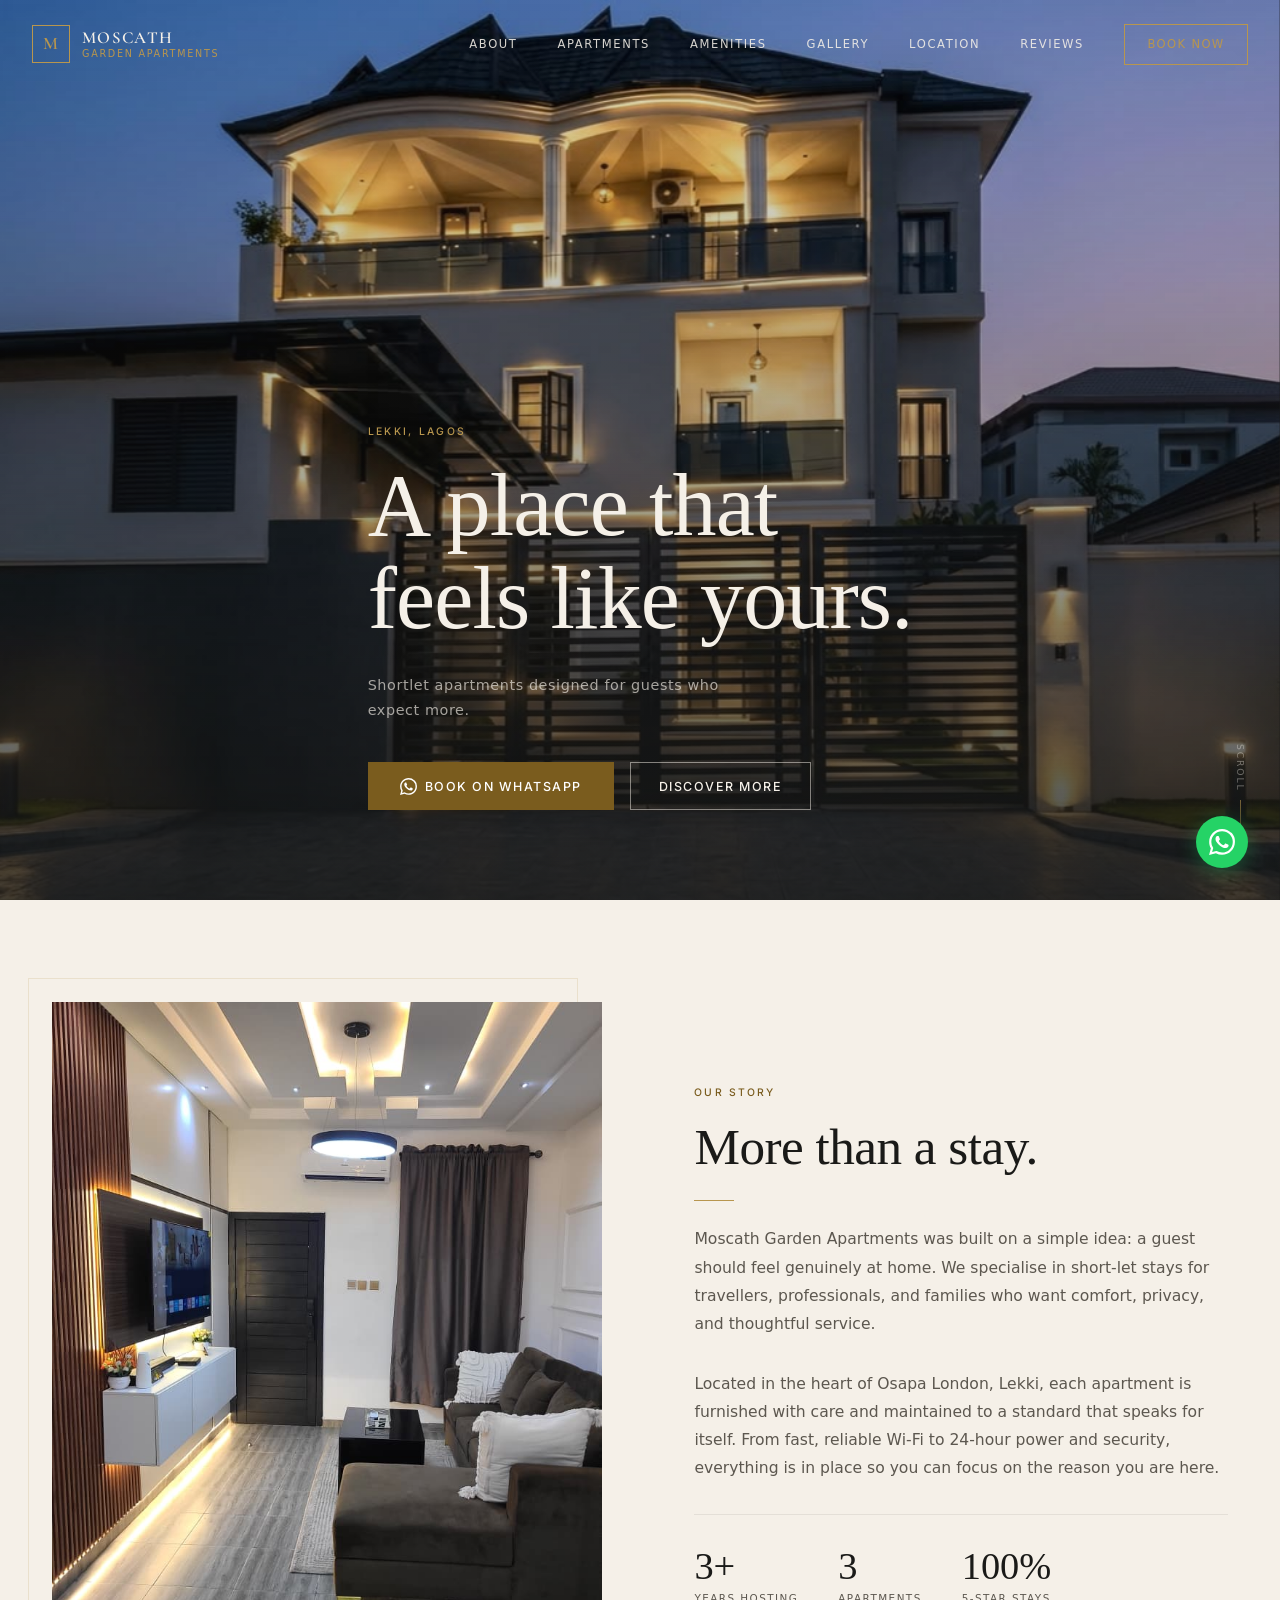
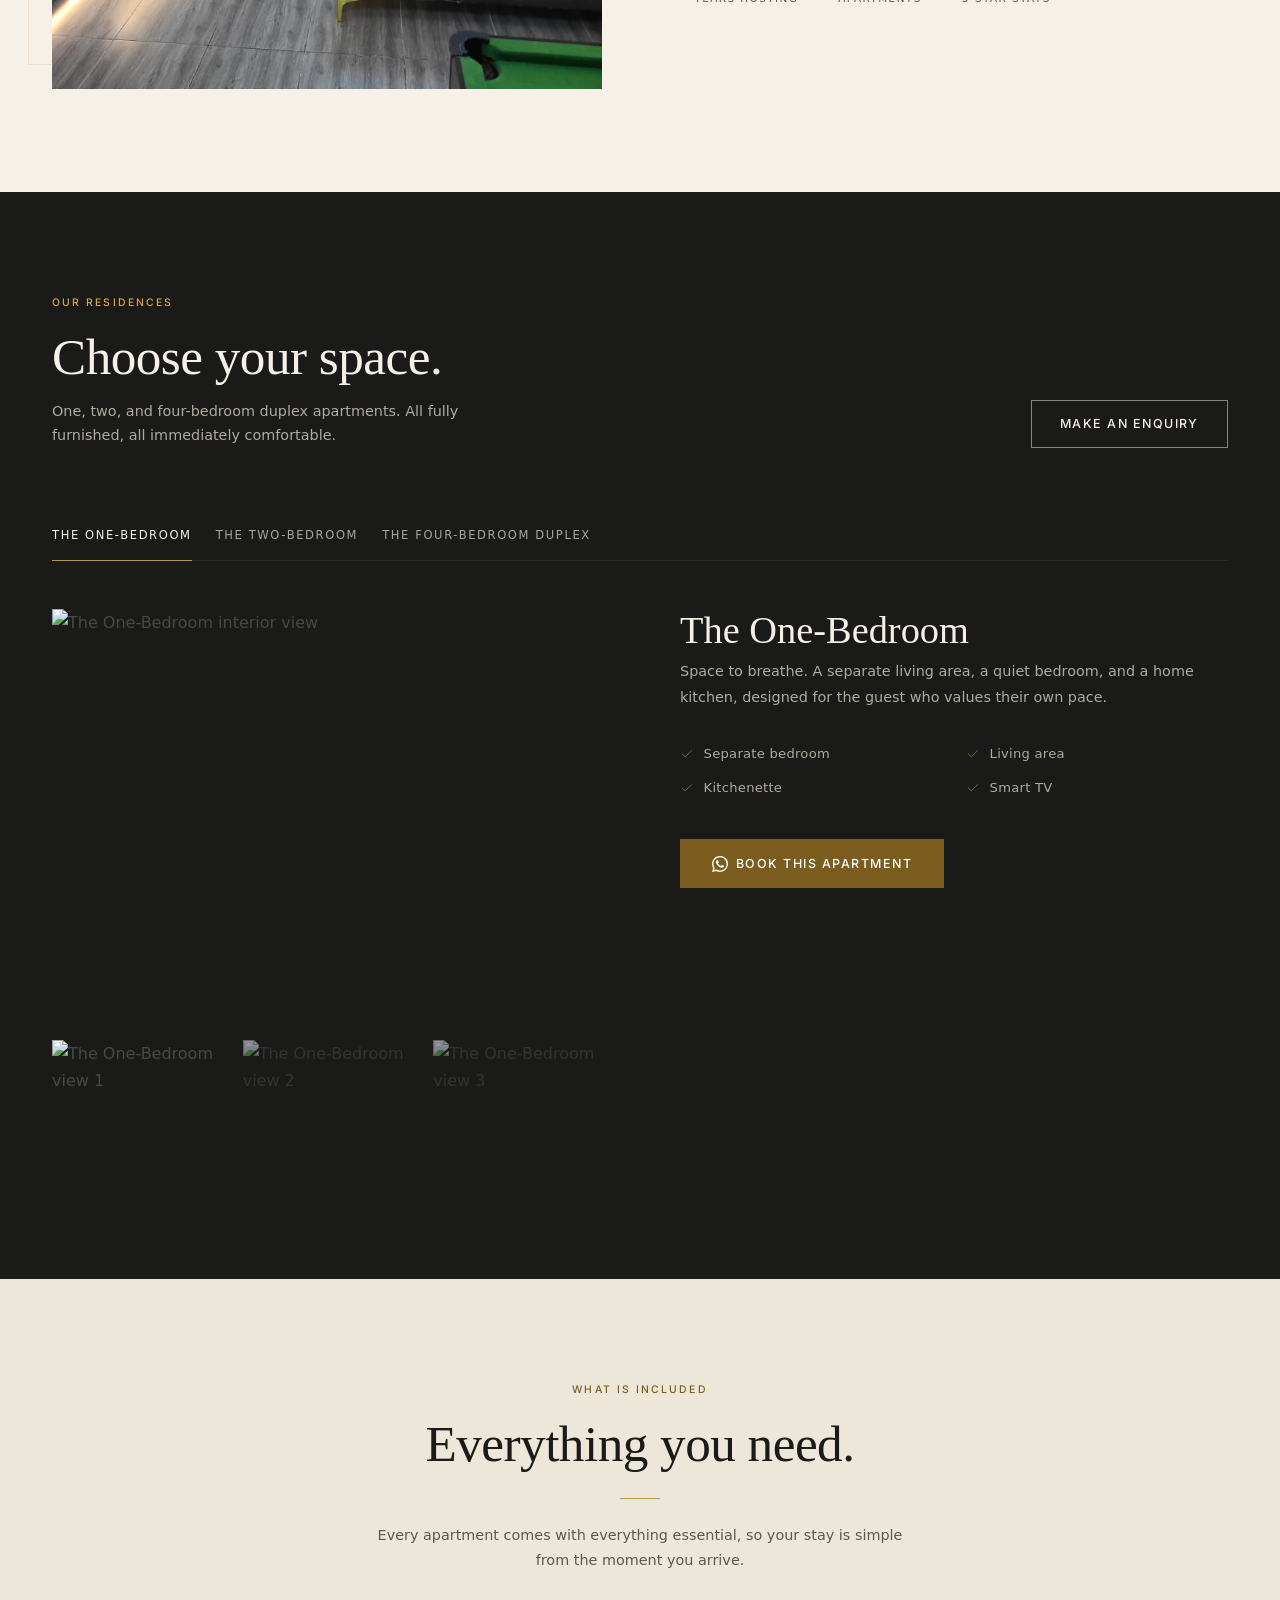
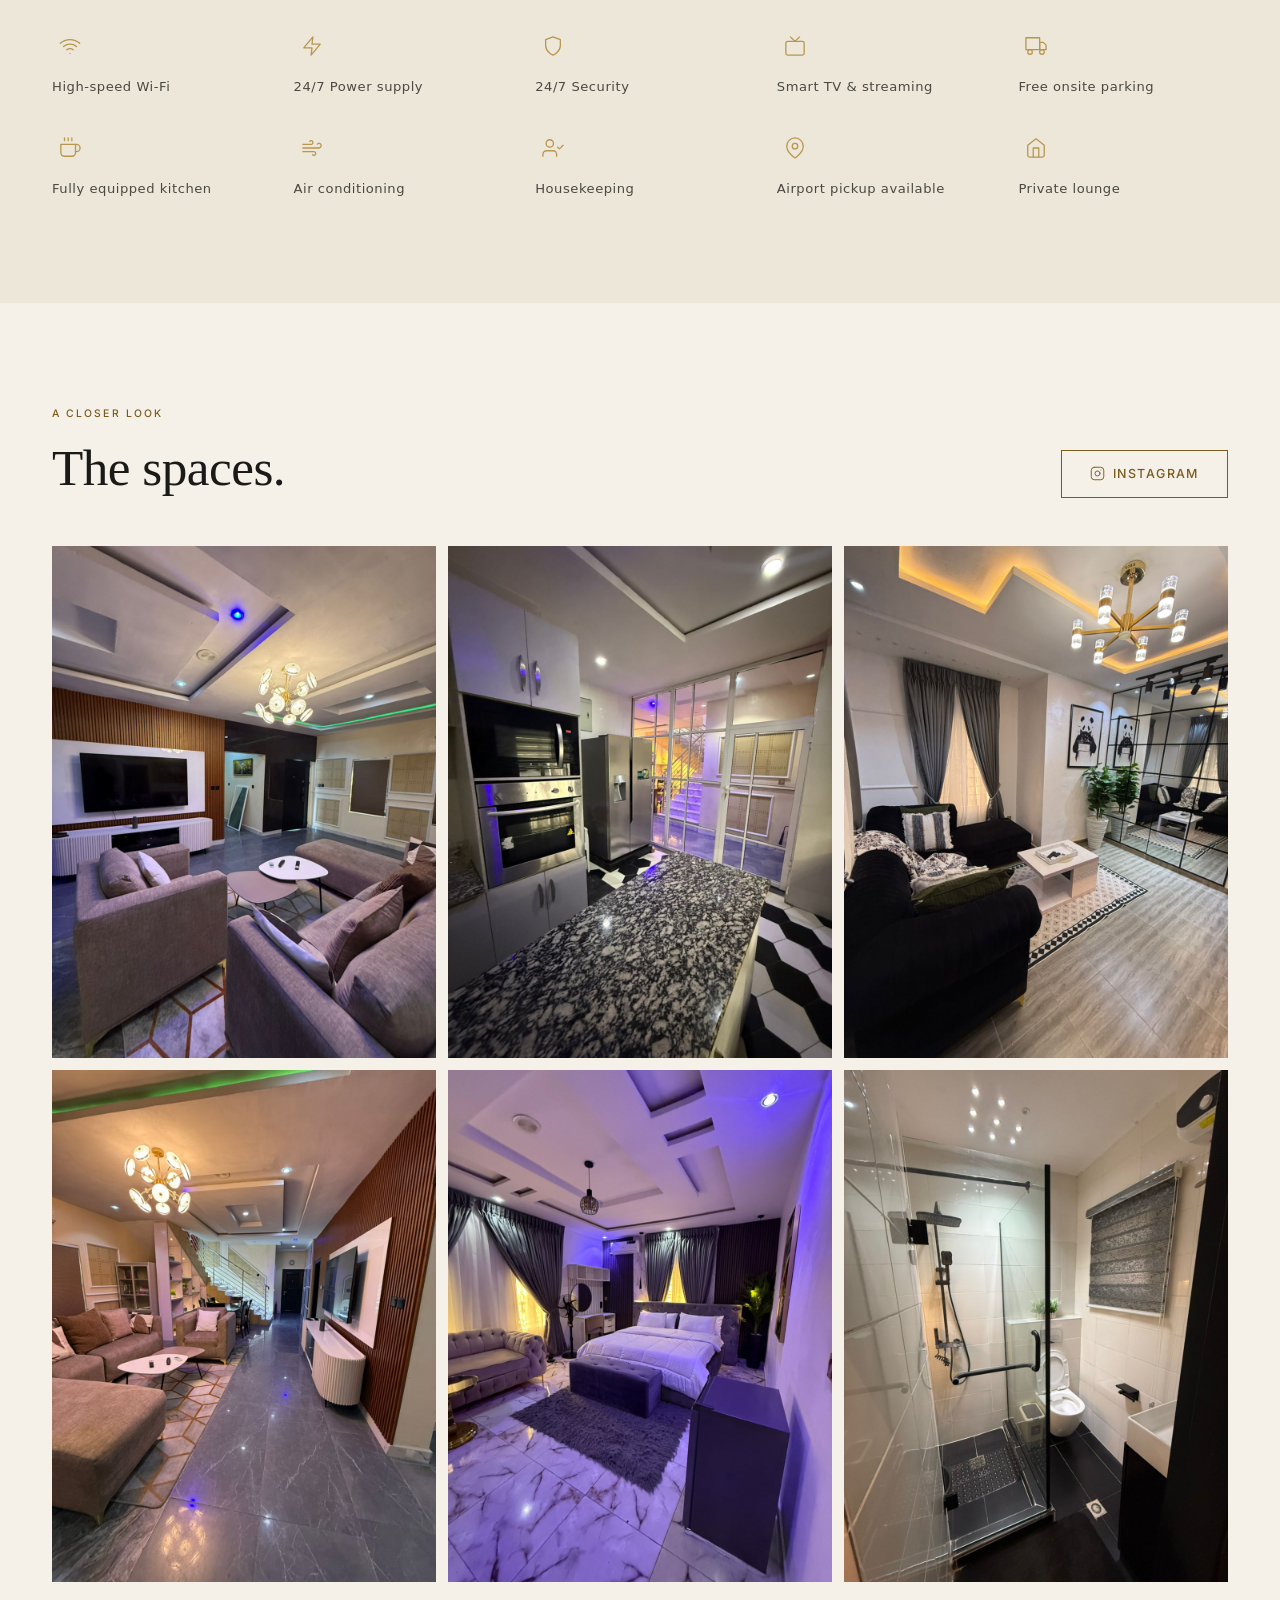
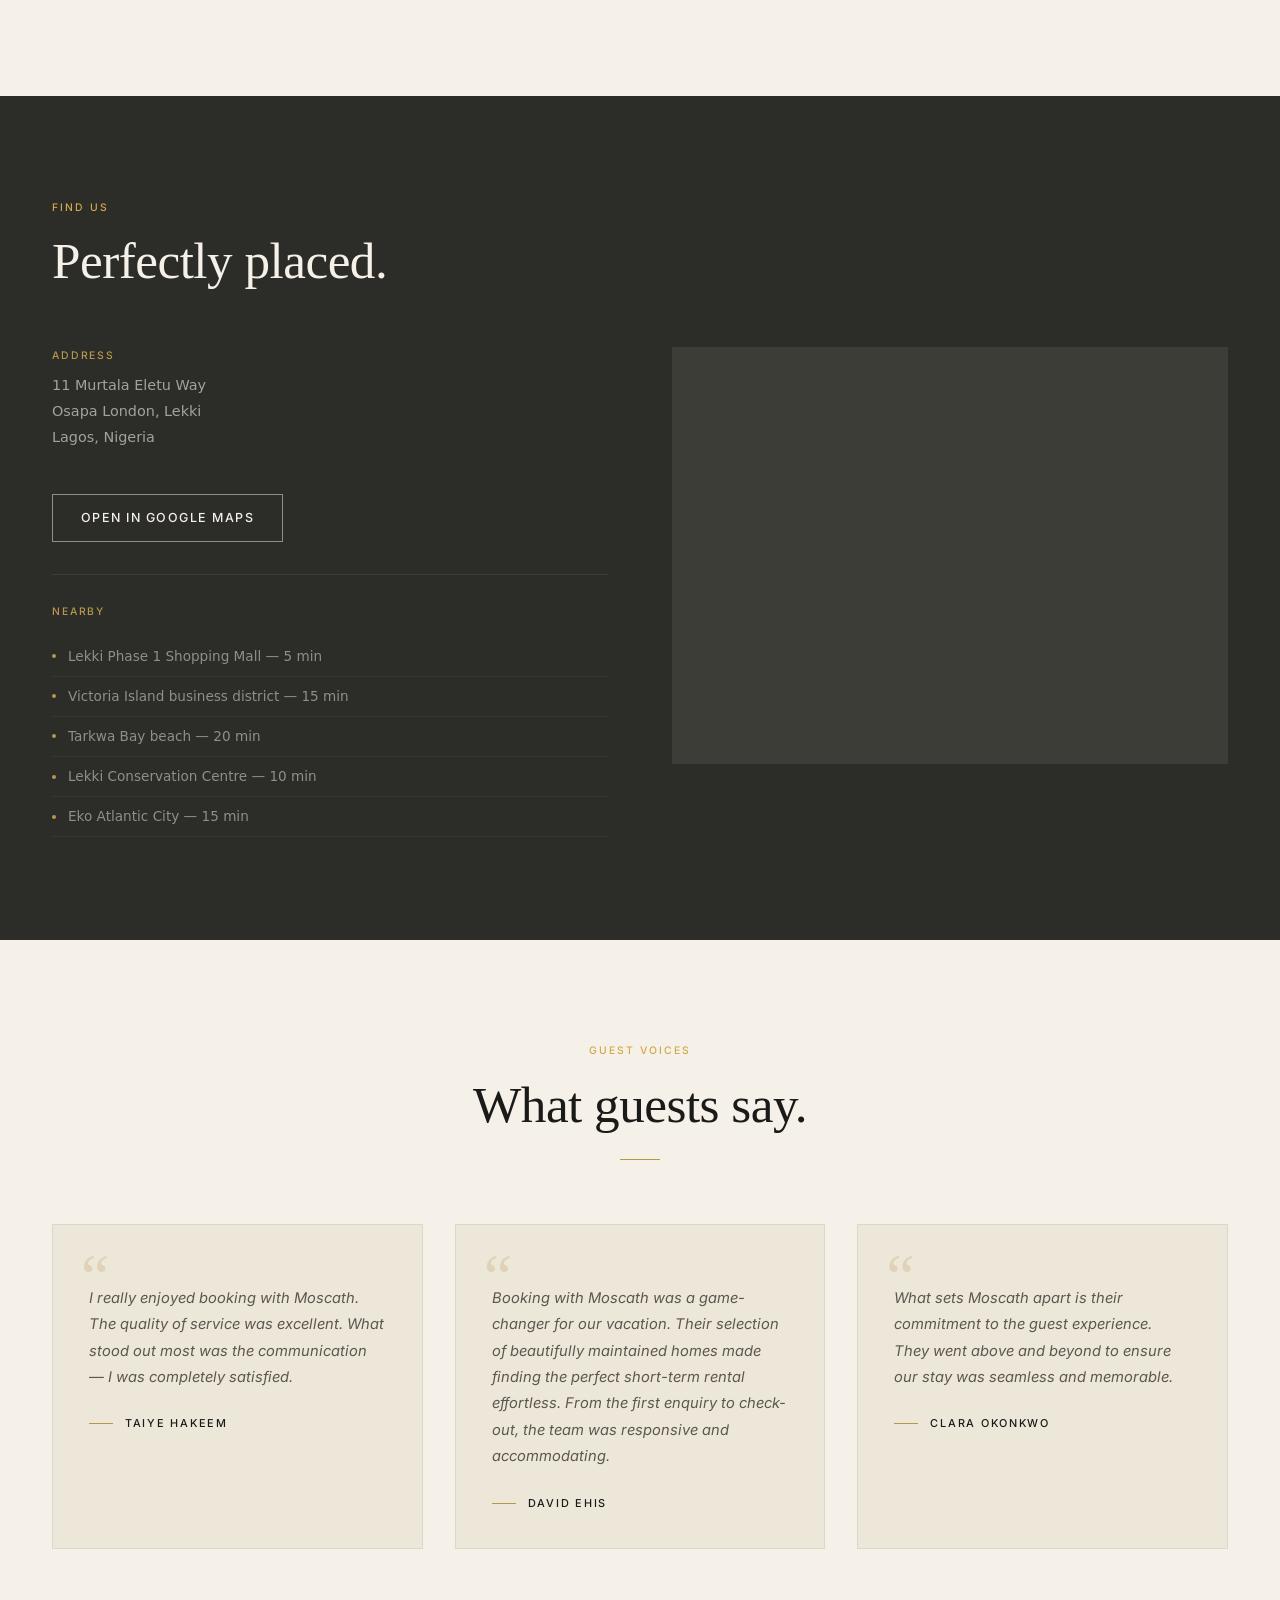
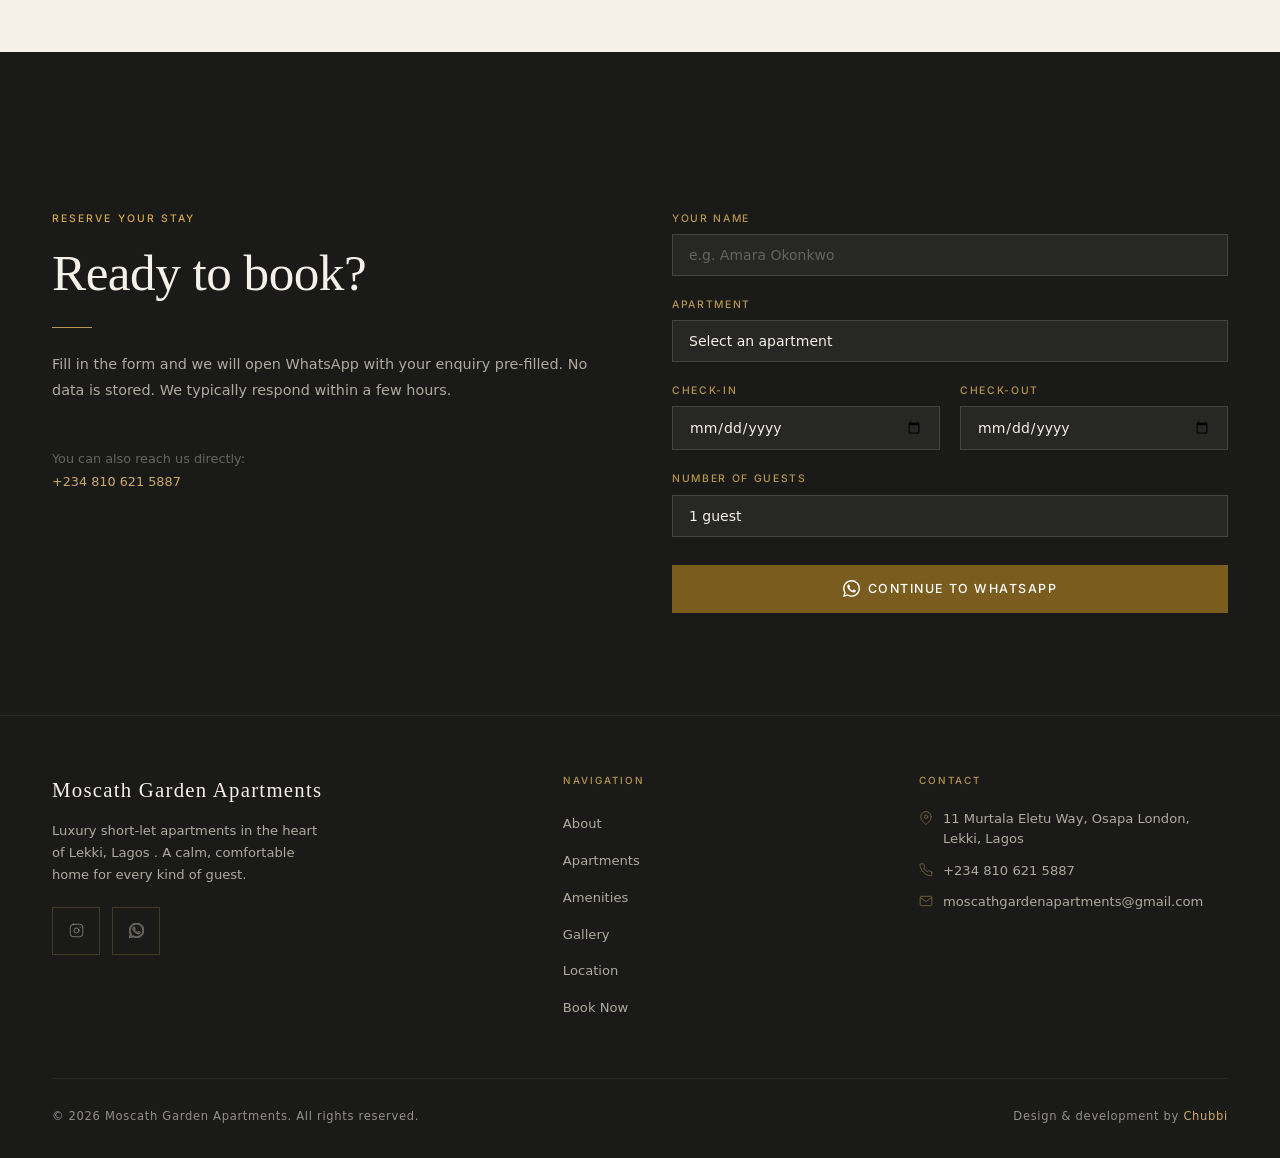
==== commit 59281856: "Update Google Maps link and developer portfolio URL - Point the "Open in Google Maps" button to the " ====
--- a/index.html
+++ b/index.html
@@ -499,7 +499,7 @@
 								</p>
 								<br />
 								<a
-									href="https://maps.google.com/maps?q=11+Murtala+Eletu+Way+Osapa+London+Lekki+Lagos"
+									href="https://www.google.com/maps/search/?api=1&query=Moscath%20Garden%20Apartments%2C%2011b%20Murtala%20Eletu%20Way%2C%20Osapa%20London%2C%20Lekki%2C%20Lagos"
 									target="_blank"
 									rel="noopener noreferrer"
 									class="btn-outline light"
@@ -760,7 +760,7 @@
 					<p class="footer-credit">
 						Design &amp; development by
 						<a
-							href="https://devchubbiportfolio.netlify.app/"
+							href="https://stephen-udeokolie.netlify.app/"
 							target="_blank"
 							rel="noopener noreferrer"
 							>Chubbi</a
--- a/style.css
+++ b/style.css
@@ -414,7 +414,8 @@
 
 .nav-hamburger span {
 	display: block;
-	height: 1.5px;
+	width: 24px;
+	height: 2px;
 	background: var(--ivory);
 	transition:
 		transform var(--dur-med) var(--ease),
@@ -422,13 +423,13 @@
 }
 
 .nav-hamburger[aria-expanded="true"] span:nth-child(1) {
-	transform: translateY(6.5px) rotate(45deg);
+	transform: translateY(7px) rotate(45deg);
 }
 .nav-hamburger[aria-expanded="true"] span:nth-child(2) {
 	opacity: 0;
 }
 .nav-hamburger[aria-expanded="true"] span:nth-child(3) {
-	transform: translateY(-6.5px) rotate(-45deg);
+	transform: translateY(-7px) rotate(-45deg);
 }
 
 /* Mobile menu */
@@ -791,7 +792,7 @@
 
 .apt-gallery-thumb {
 	flex: 1;
-	aspect-ratio: 3/2;
+	aspect-ratio: 4/3;
 	object-fit: cover;
 	cursor: pointer;
 	opacity: 0.55;
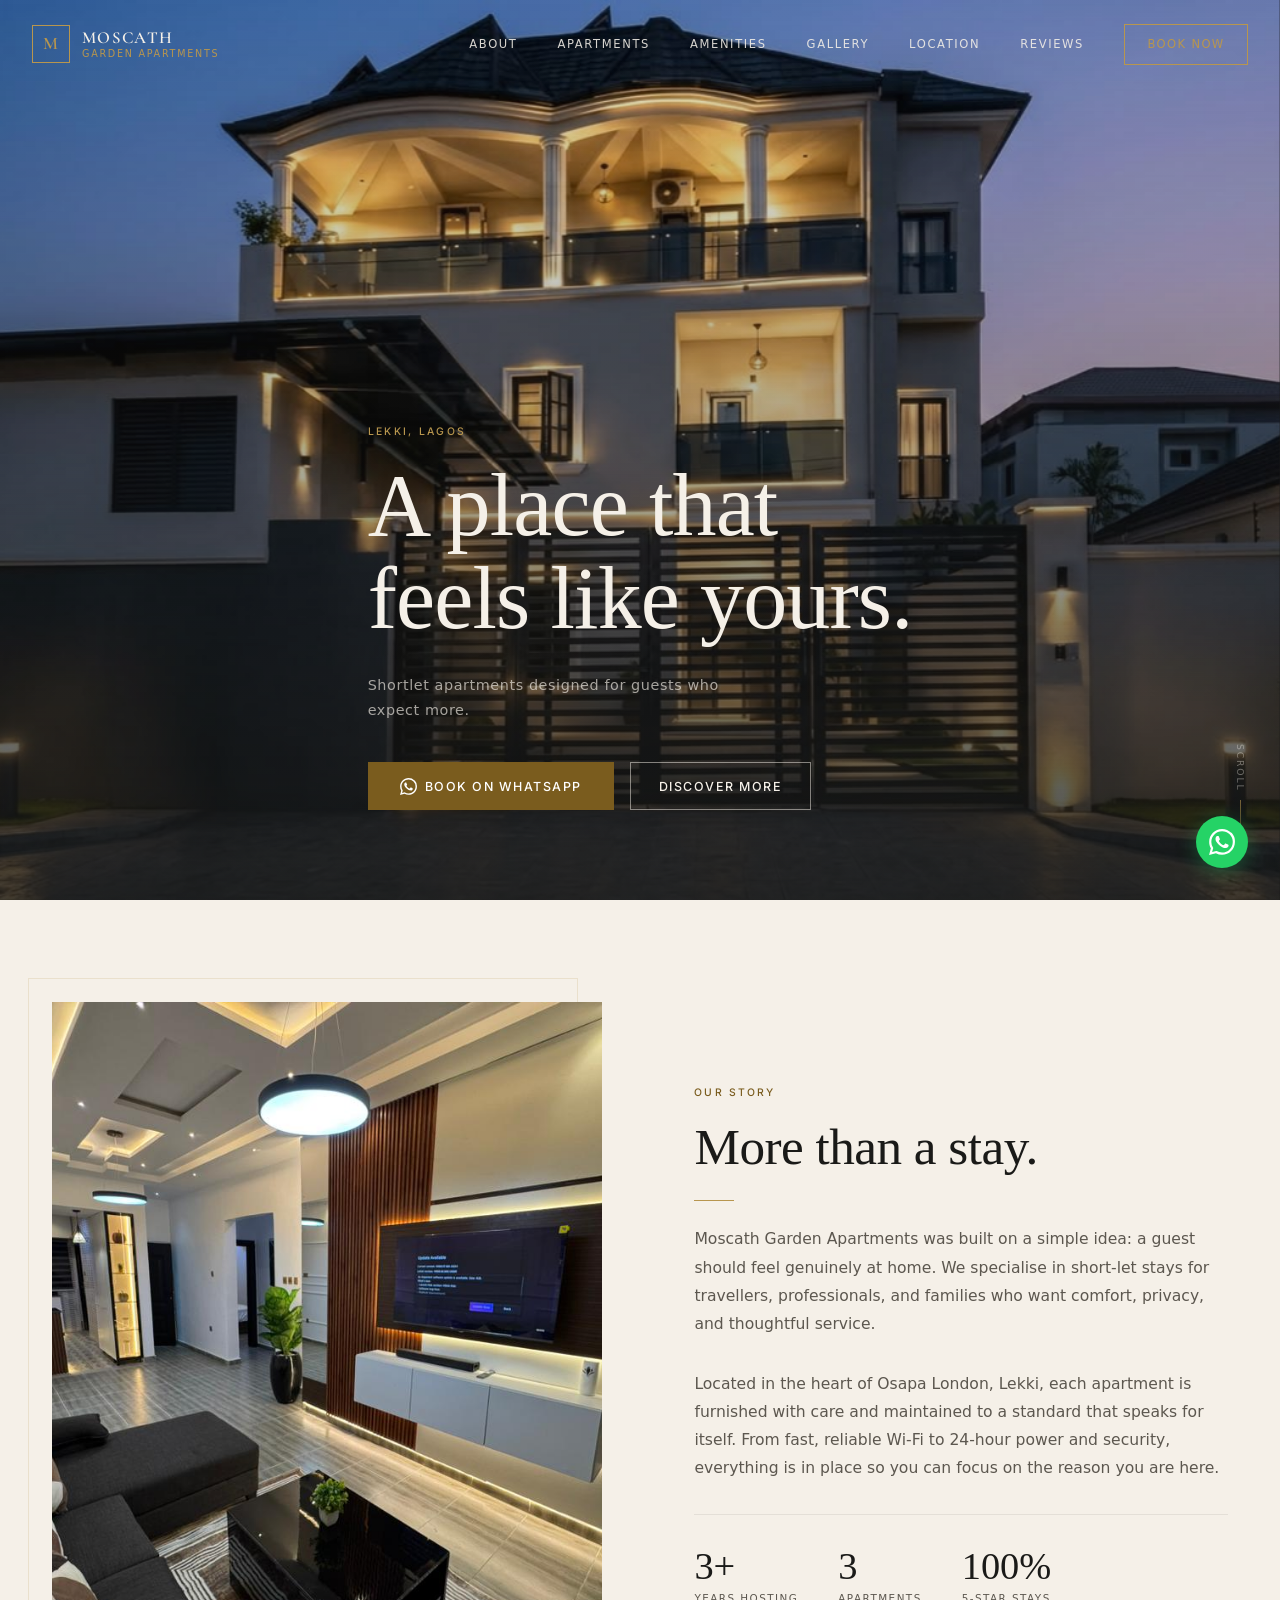
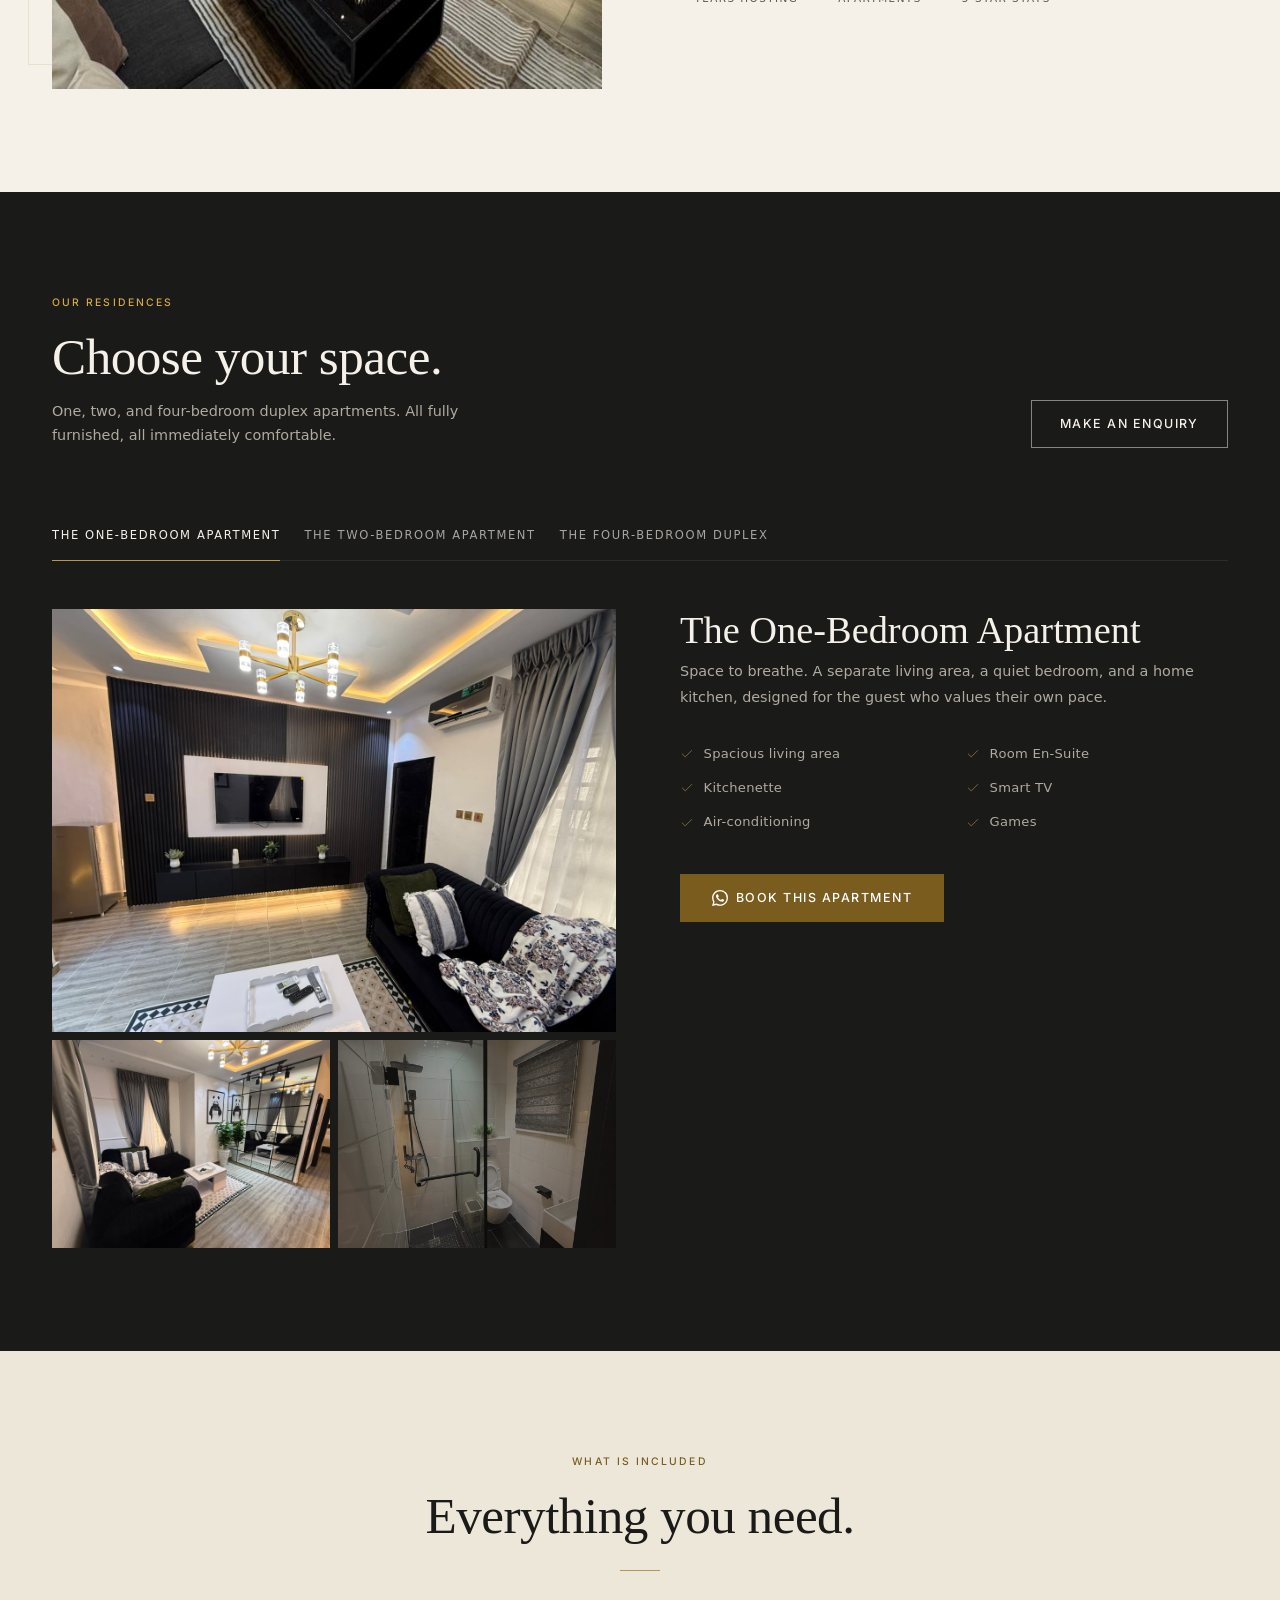
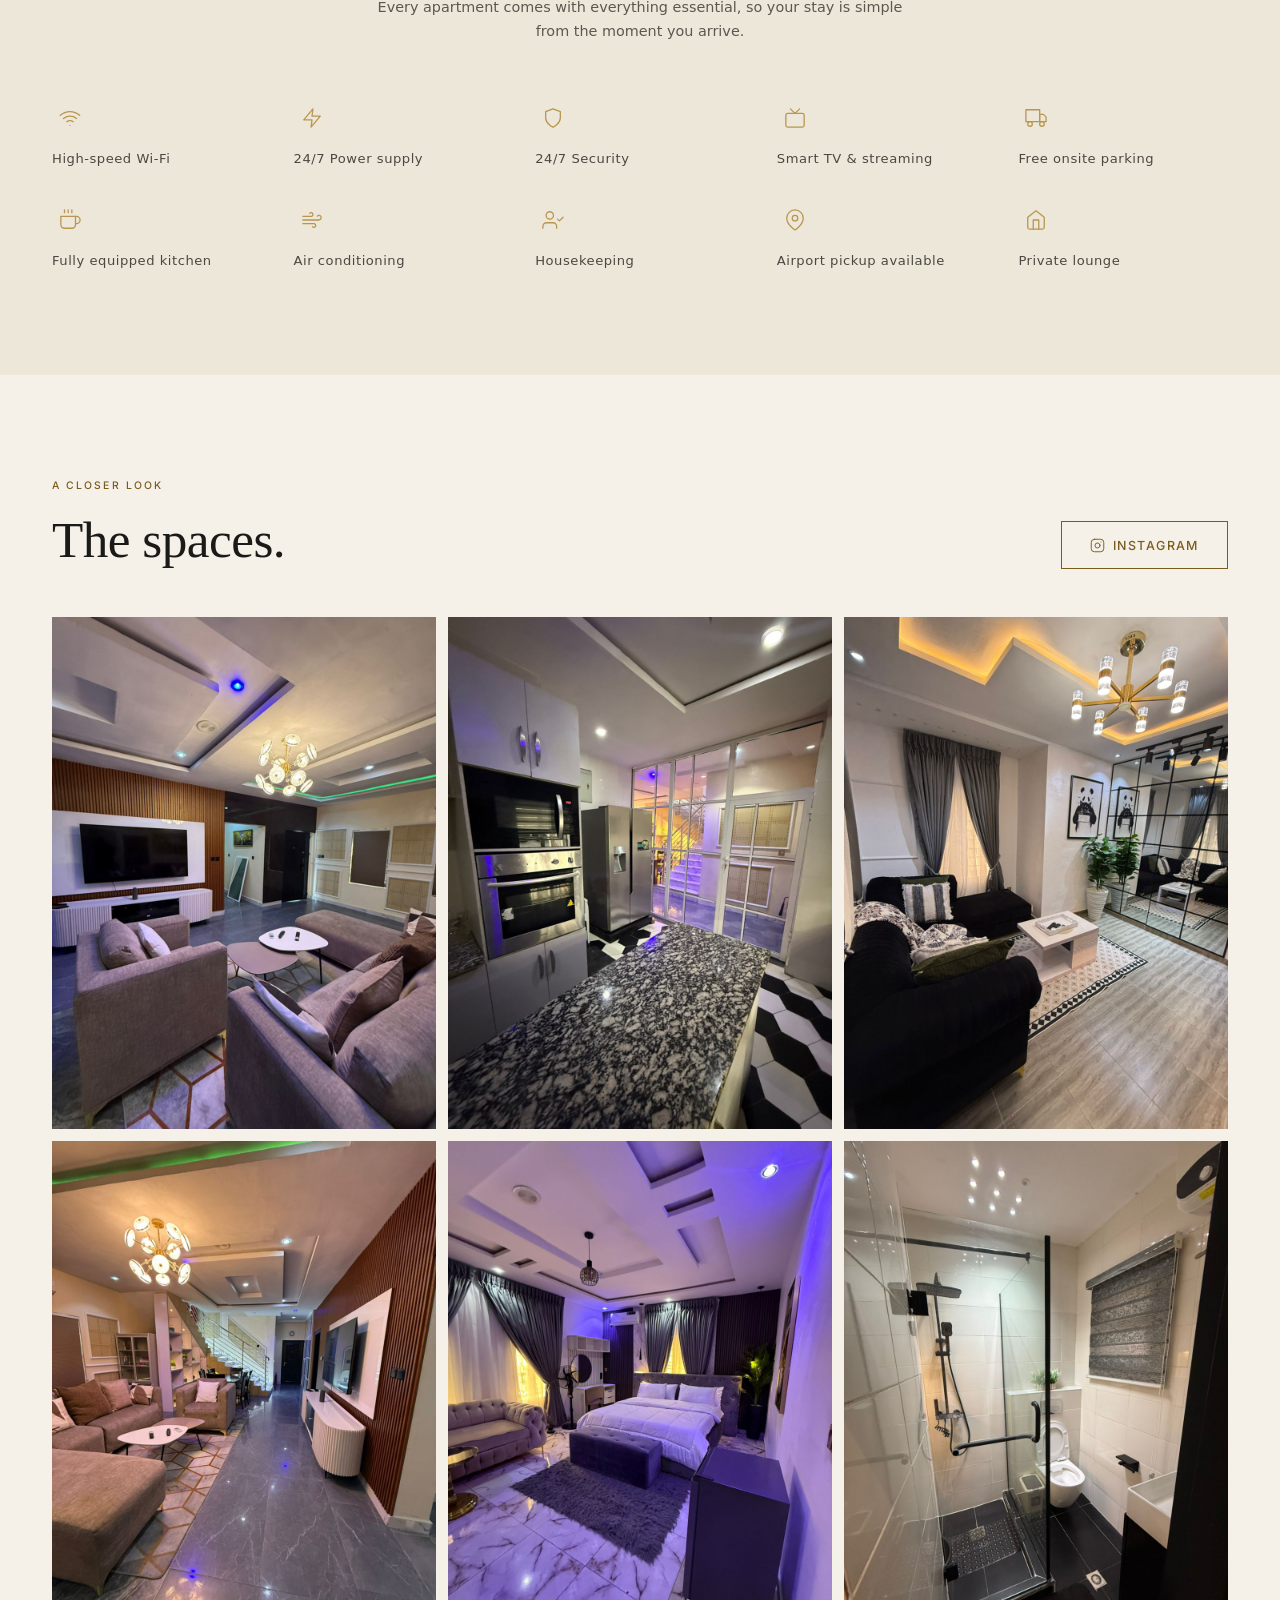
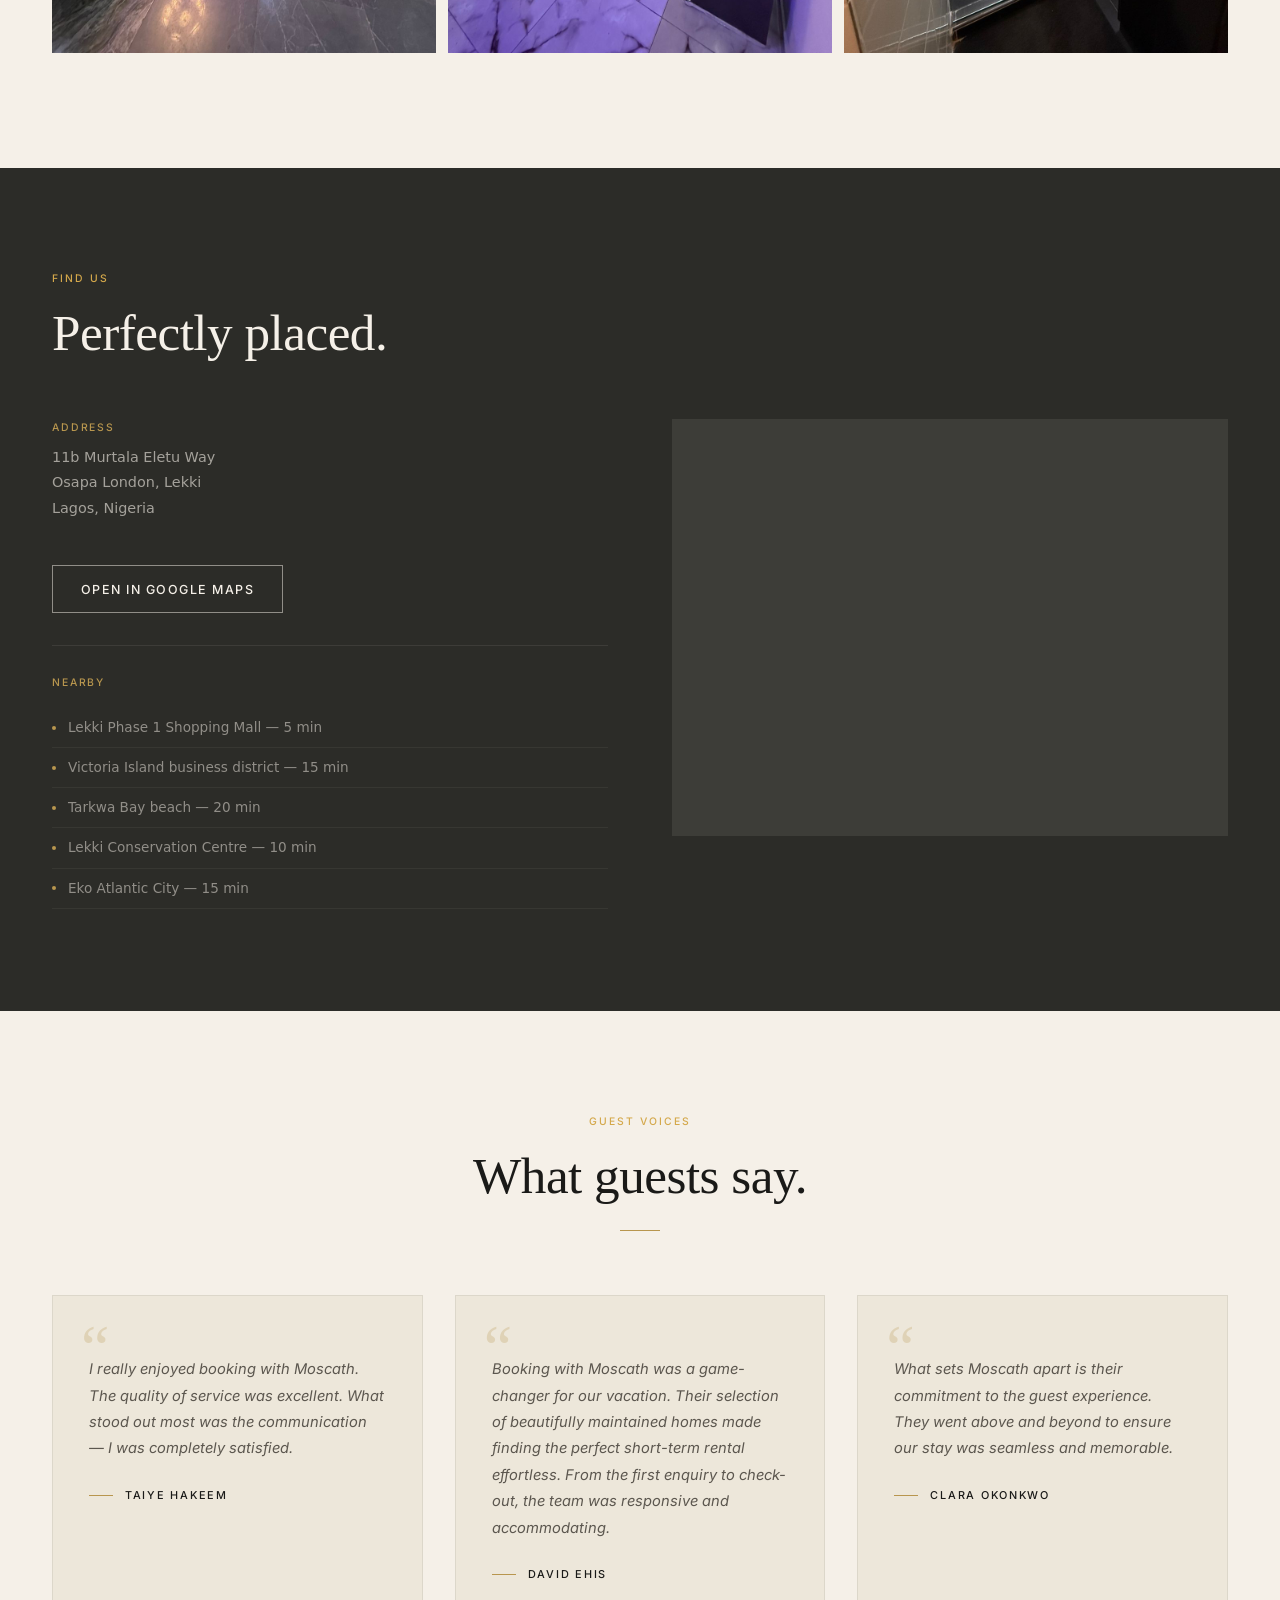
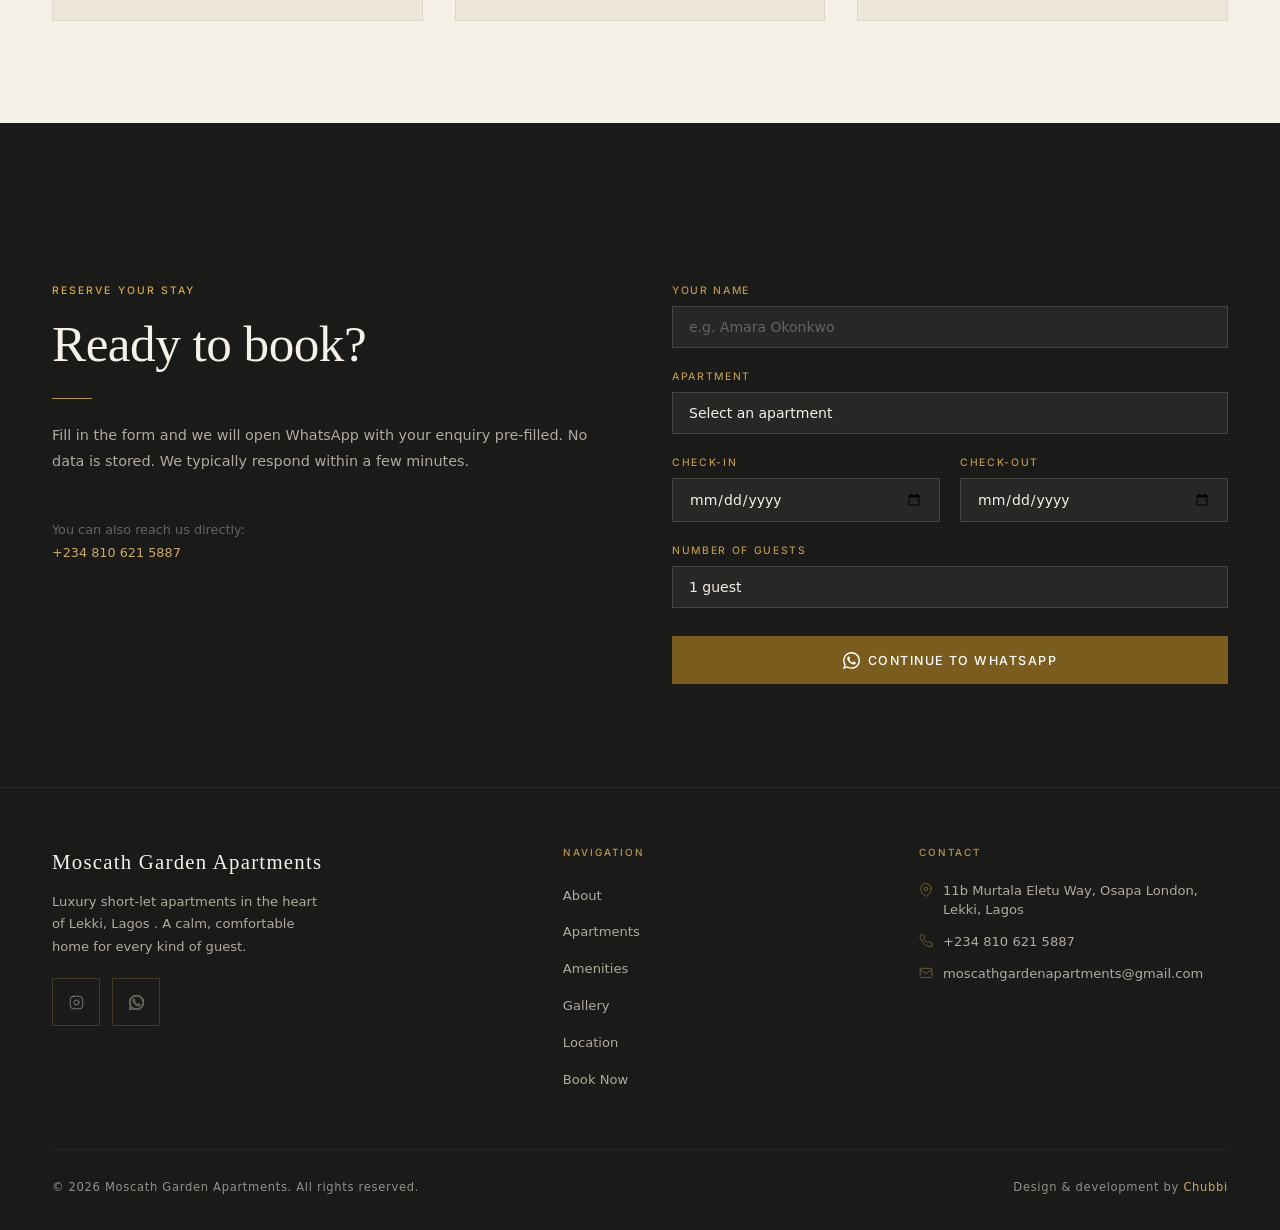
==== commit 287e90c8: "maintenace 01: updating pictures and address" ====
--- a/index.html
+++ b/index.html
@@ -494,7 +494,7 @@
 							<div class="location-address">
 								<strong>Address</strong>
 								<p>
-									11 Murtala Eletu Way<br />Osapa London, Lekki<br />Lagos,
+									11b Murtala Eletu Way<br />Osapa London, Lekki<br />Lagos,
 									Nigeria
 								</p>
 								<br />
@@ -569,7 +569,7 @@
 							<p>
 								Fill in the form and we will open WhatsApp with your enquiry
 								pre-filled. No data is stored. We typically respond within a few
-								hours.
+								minutes.
 							</p>
 							<br />
 							<p style="color: rgba(245, 240, 232, 0.35); font-size: 0.8rem">
--- a/style.css
+++ b/style.css
@@ -792,6 +792,7 @@
 
 .apt-gallery-thumb {
 	flex: 1;
+	min-width: 0;
 	aspect-ratio: 4/3;
 	object-fit: cover;
 	cursor: pointer;
